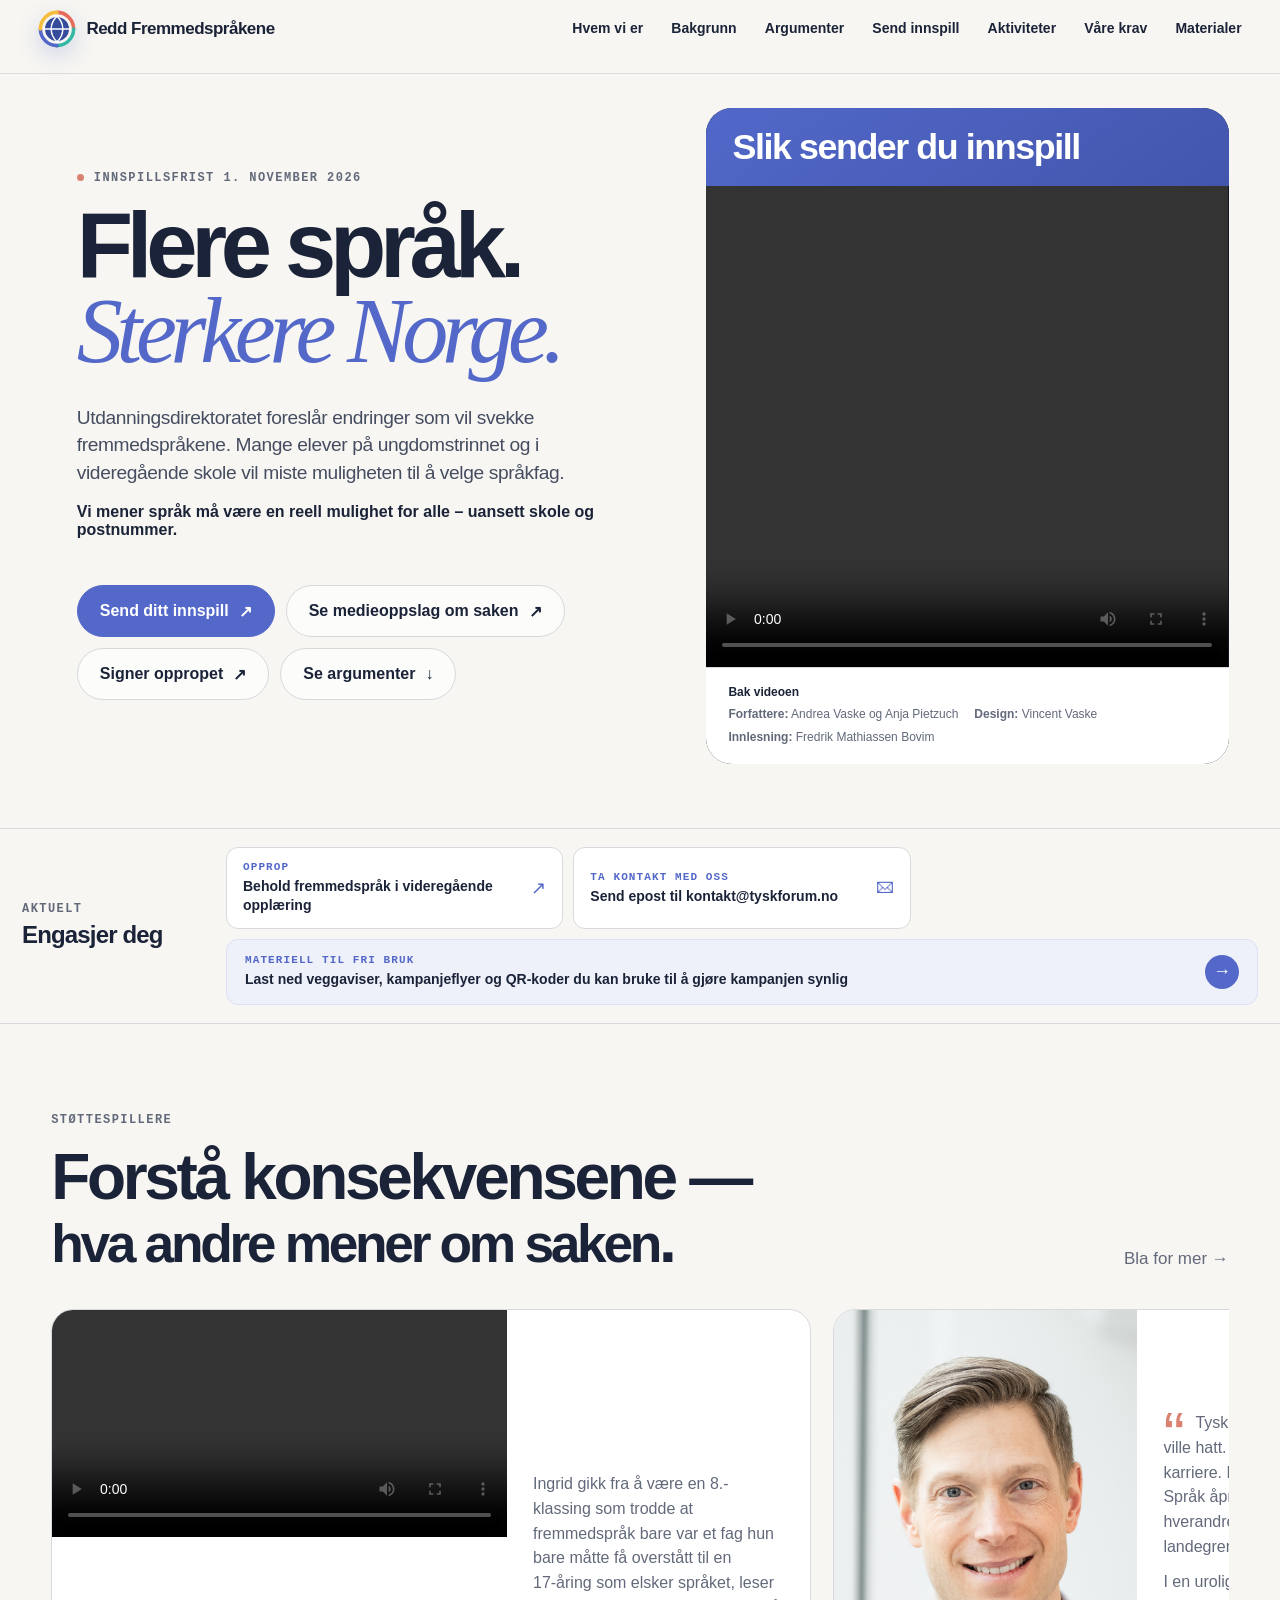
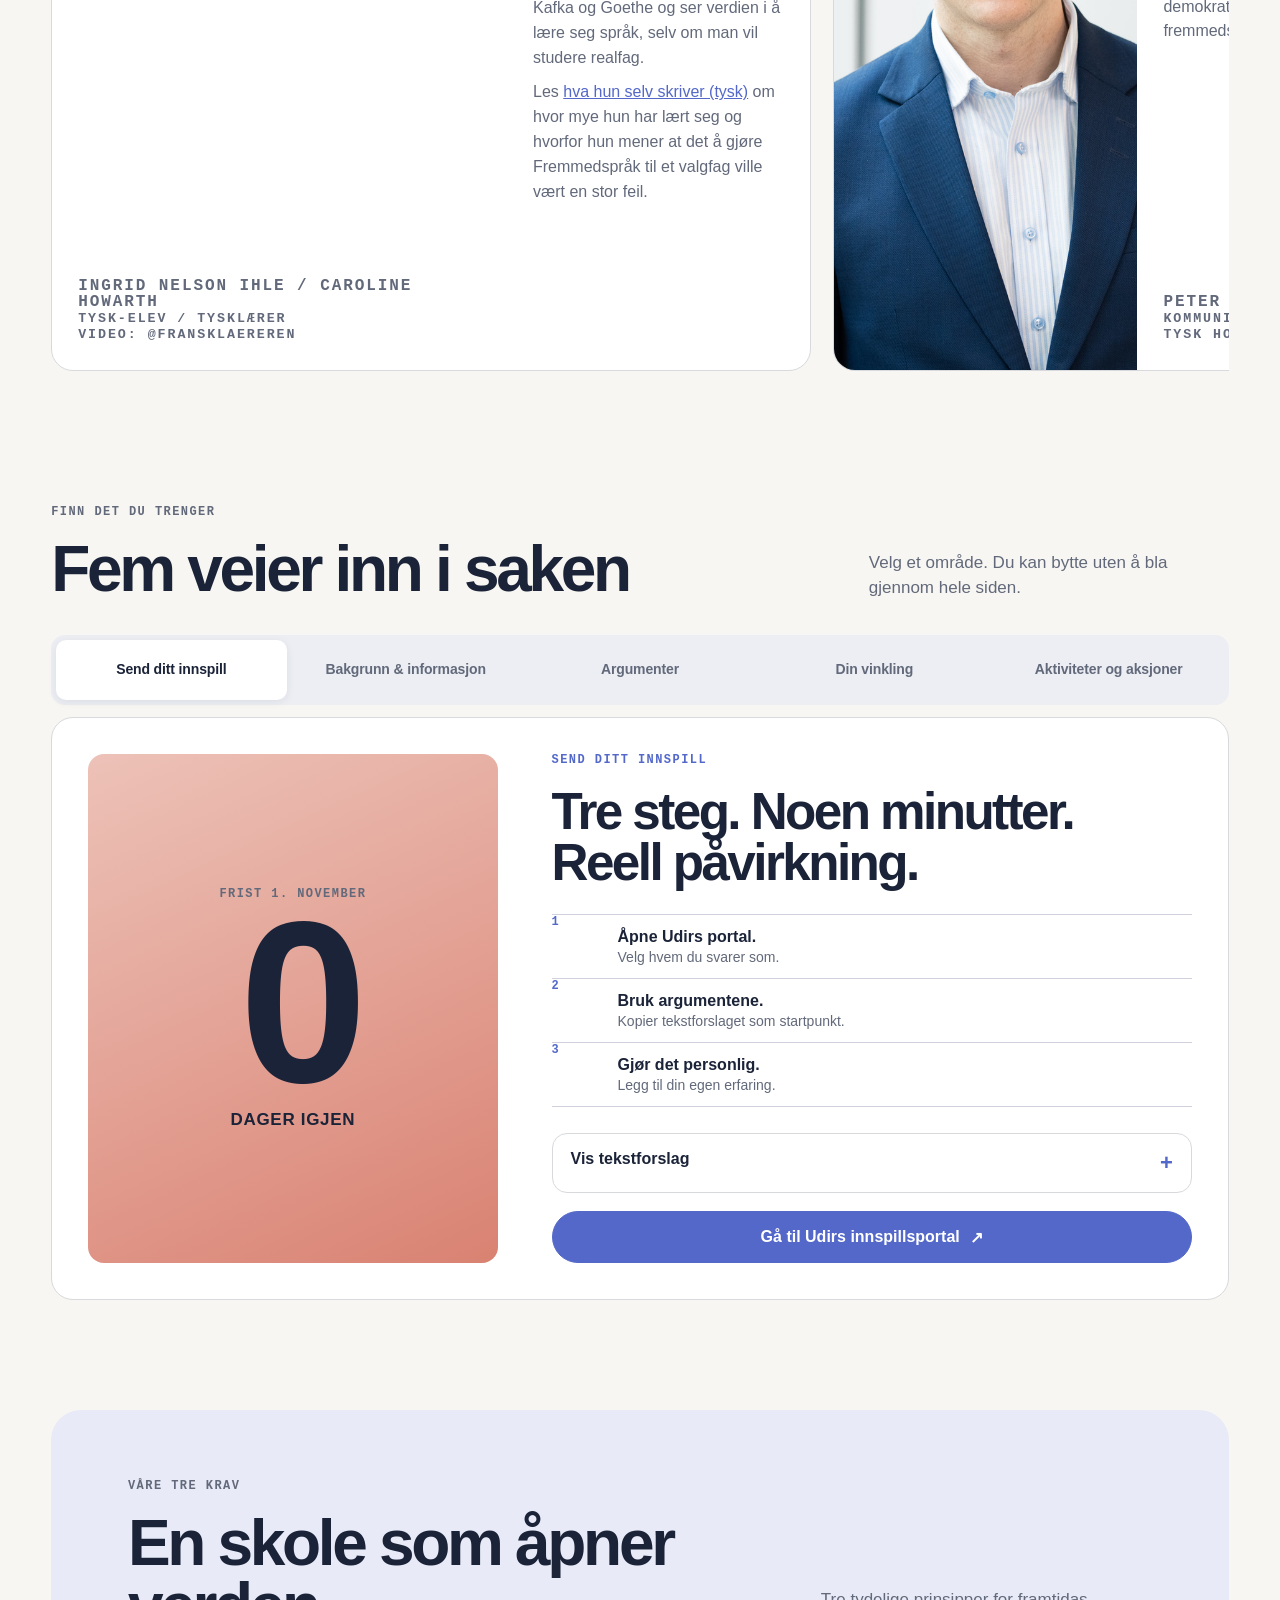
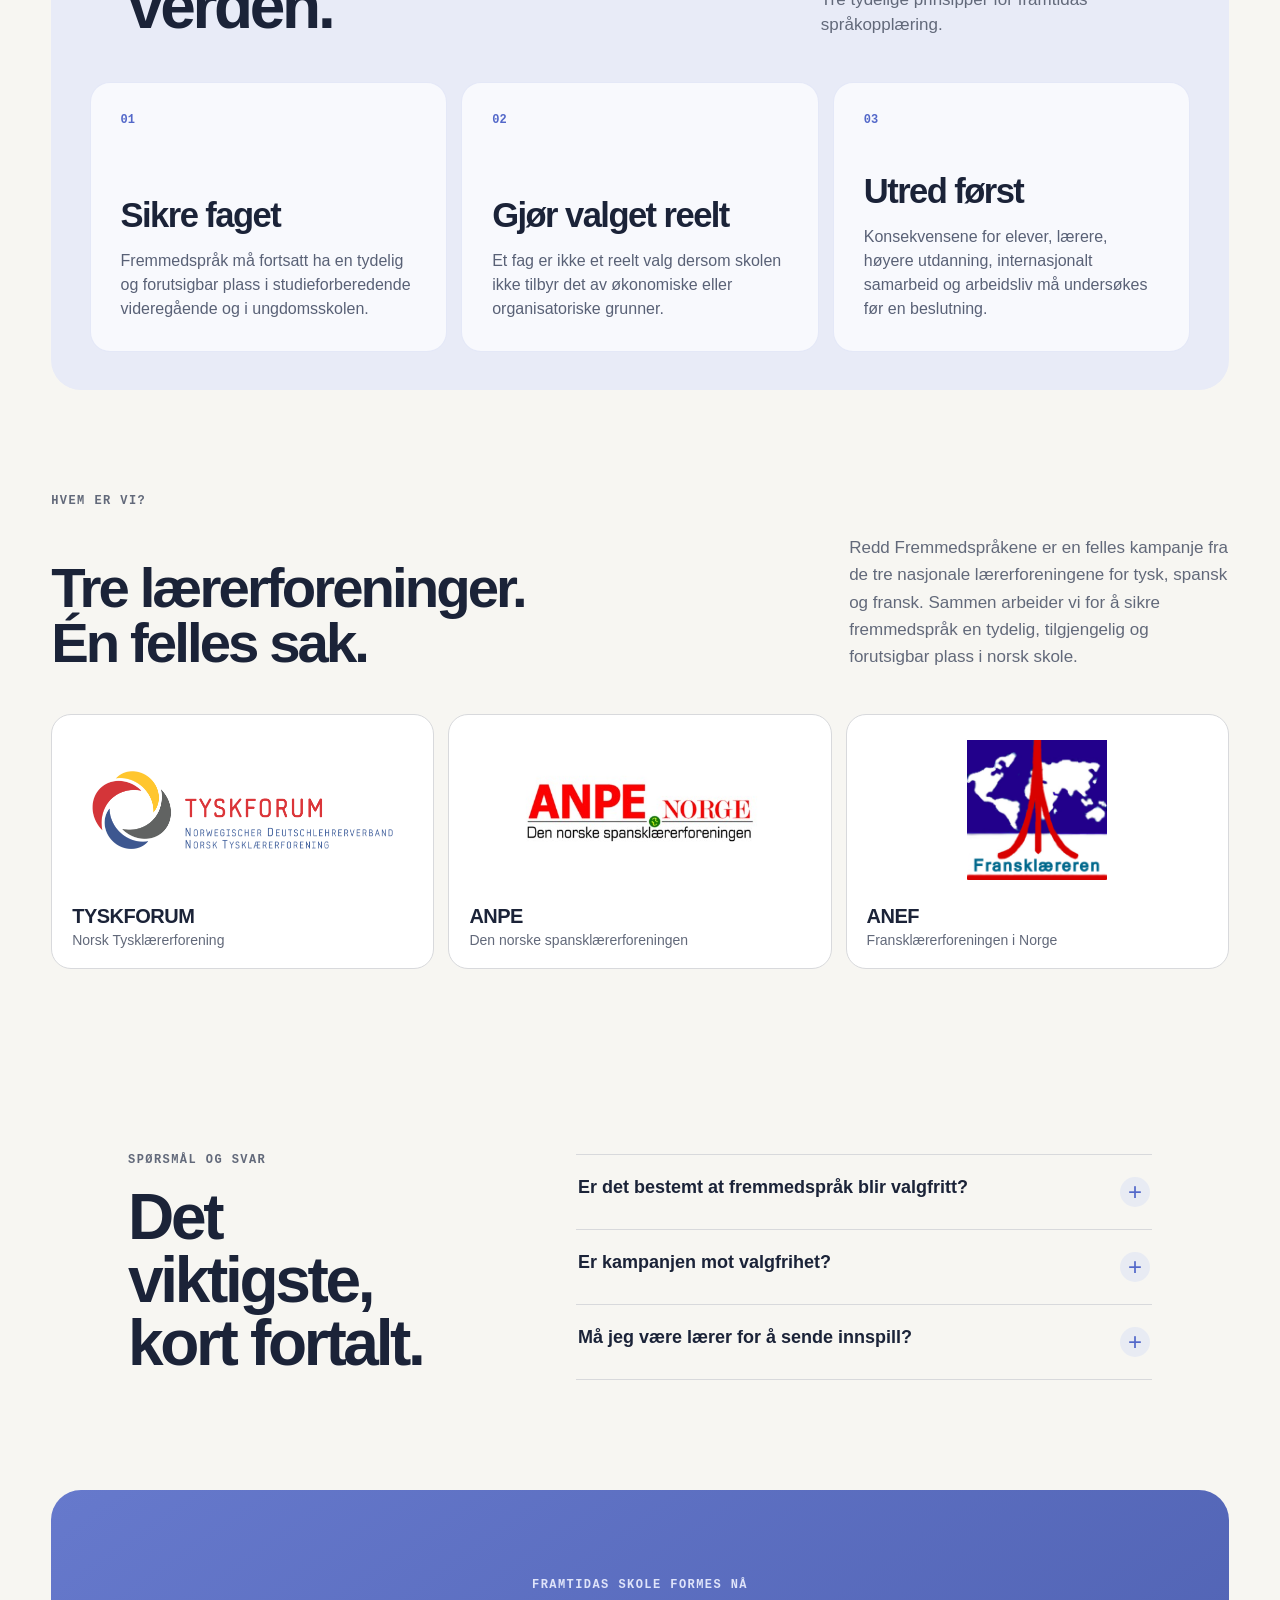
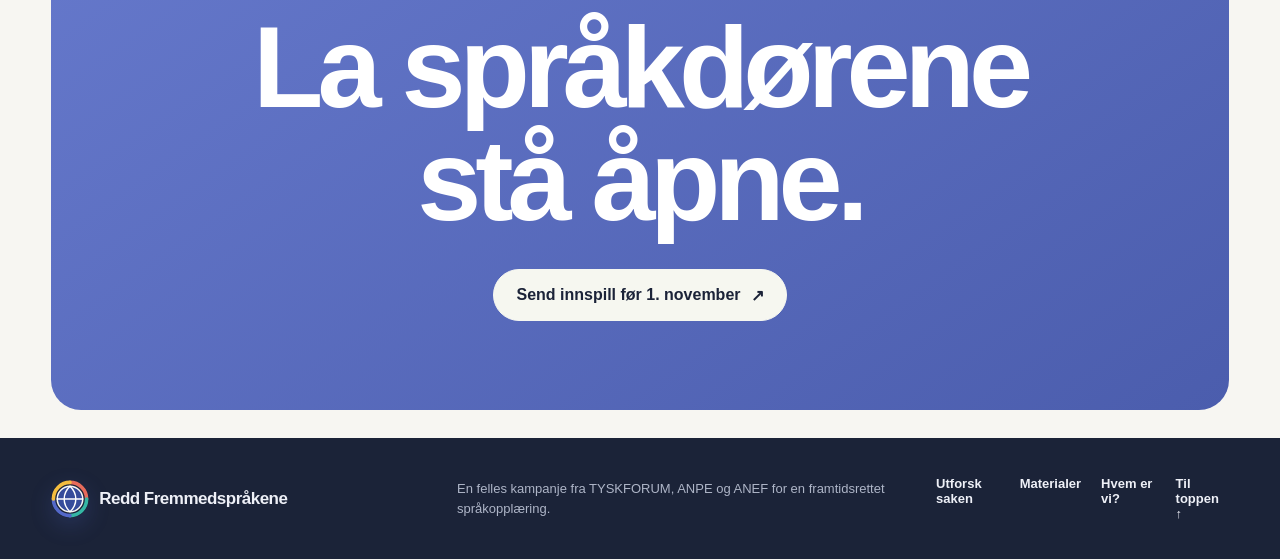
==== index.html @ df73dc2c "Video og essay fra Ingrid" ====
<!doctype html>
<html lang="nb">
<head>
  <meta charset="utf-8">
  <meta name="viewport" content="width=device-width, initial-scale=1">
  <meta name="description" content="Bevar fremmedspråk som et tilgjengelig og forutsigbart fag i norsk skole. Send ditt innspill før 1. november 2026.">
  <title>Redd Fremmedspråkene | Flere språk. Sterkere Norge.</title>
  <link rel="icon" href="assets/favicon.svg" type="image/svg+xml">
  <link rel="stylesheet" href="styles.css">
  <script src="script.js" defer></script>
</head>
<body>
<a class="skip-link" href="#main-content">Hopp til hovedinnhold</a>

<header class="site-header">
  <a class="brand" href="#top" aria-label="Redd Fremmedspråkene - til toppen"><span class="brand-mark" aria-hidden="true"><img src="assets/favicon.svg" alt=""></span><span>Redd Fremmedspråkene</span></a>
  <nav id="main-menu" aria-label="Hovedmeny">
    <a href="#om-oss">Hvem vi er</a>
    <a href="#panel-bakgrunn" data-tab-target="bakgrunn">Bakgrunn</a>
    <a href="#panel-argumenter" data-tab-target="argumenter">Argumenter</a>
    <a href="#panel-innspill" data-tab-target="innspill">Send innspill</a>
    <a href="#panel-aktiviteter" data-tab-target="aktiviteter">Aktiviteter</a>
    <a href="#krav">Våre krav</a>
    <a href="materialer.html">Materialer</a>
  </nav>
</header>

<main id="main-content">
  <section class="hero">
    <div class="hero-copy">
      <p class="eyebrow">Innspillsfrist 1. november 2026</p>
      <h1>Flere språk.<br><em>Sterkere Norge.</em></h1>
      <p class="lead">
        Utdanningsdirektoratet foreslår endringer som vil svekke fremmedspråkene.
        Mange elever på ungdomstrinnet og i videregående skole vil miste muligheten til å velge språkfag.
      </p>
      <p>
        <strong>Vi mener språk må være en reell mulighet for alle &ndash; uansett skole og postnummer.</strong>
      </p>
    </div>
    <div class="hero-carousel hero-tutorial" aria-labelledby="tutorial-title">
      <div class="hero-tutorial-heading">
        <h2 id="tutorial-title">Slik sender du innspill</h2>
      </div>
      <video controls preload="metadata" playsinline aria-label="Videoguide til innspillsrunden om KLAR2030">
        <source src="assets/guide-innspillsrunde-klar2030.mp4" type="video/mp4">
        Nettleseren din støtter ikke videoavspilling. <a href="assets/guide-innspillsrunde-klar2030.mp4">Last ned videoguide</a>.
      </video>
      <p class="hero-tutorial-credit"><strong>Bak videoen</strong><span><b>Forfattere:</b> Andrea Vaske og Anja Pietzuch</span><span><b>Design:</b> Vincent Vaske</span><span><b>Innlesning:</b> Fredrik Mathiassen Bovim</span></p>
    </div>
    <div class="hero-actions">
      <a class="button button-primary" href="https://hoering.udir.no/hoering/3890" target="_blank" rel="noreferrer">Send ditt innspill <span aria-hidden="true">↗</span></a>
      <a class="button button-secondary" href="https://www.hiof.no/fss/om/aktuelt/aktuelle-saker/fs-valgfag-2026.html#medieoppslag" target="_blank" rel="noreferrer">Se medieoppslag om saken<span aria-hidden="true">↗</span></a>
      <a class="button button-secondary" href="https://www.opprop.net/behold_fremmedsprak_i_videregaende_opplaring" target="_blank" rel="noreferrer">Signer oppropet <span aria-hidden="true">↗</span></a>
              <a class="button button-secondary" href="#panel-argumenter" data-tab-target="argumenter">Se argumenter <span aria-hidden="true">↓</span></a>
    </div>
  </section>

  <section class="action-strip" aria-labelledby="action-title">
    <div class="action-strip-heading"><p class="section-label">Aktuelt</p><h2 id="action-title">Engasjer deg</h2></div>
    <div class="action-links">
      <a class="action-link petition-link" href="https://www.opprop.net/behold_fremmedsprak_i_videregaende_opplaring?utm_source=copy_link" target="_blank" rel="noreferrer">
        <span>Opprop</span>
        <strong>Behold fremmedspråk i videregående opplæring</strong>
        <i aria-hidden="true">↗</i>
      </a>
      <a class="action-link petition-link" href="mailto:kontakt@tyskforum.no">
        <span>Ta kontakt med oss</span>
        <strong>Send epost til kontakt@tyskforum.no</strong>
        <i aria-hidden="true">🖂</i>
      </a>
      <a class="action-link action-link-materials" href="materialer.html">
        <span>Materiell til fri bruk</span>
        <strong>Last ned veggaviser, kampanjeflyer og QR-koder du kan bruke til å gjøre kampanjen synlig</strong>
        <i aria-hidden="true">→</i>
      </a>
    </div>
  </section>

  <section class="media-showcase" id="stottespillere" aria-labelledby="stottespillere-title">
    <div class="section-heading media-heading">
      <div>
        <p class="section-label">Støttespillere</p>
        <h2 id="stottespillere-title">
          Forstå konsekvensene — <br /><small>hva andre mener om saken</small>.
        </h2>
      </div>
      <p>Bla for mer →</p>
    </div>
    <div class="media-carousel">

      <article class="media-secondary media-video">
        <video controls preload="metadata" playsinline aria-label="Ingrid Nelson Ihle">
          <source src="assets/Ingrid-Nelson-Ihle.mp4" type="video/mp4">
          Nettleseren din støtter ikke videoavspilling, <a href="assets/Ingrid-Nelson-Ihle.mp4">last ned videoen</a>.
        </video>
        <div class="media-attribution section-label">
          Ingrid Nelson Ihle / Caroline Howarth<br />
          <small>Tysk-elev / Tysklærer</small><br />
          <small>Video: <a href="https://www.tiktok.com/@fransklaereren" target="_blank">@fransklaereren</a></small>
        </div>
        <div class="media-body">
          <p>
            Ingrid gikk fra å være en 8.-klassing som trodde at fremmedspråk bare var et fag hun bare måtte få overstått til en 17-åring som elsker språket, leser Kafka og Goethe og ser verdien i å lære seg språk, selv om man vil studere realfag.
          </p>
          <p>
	  Les <a href="ressurser/Ingrid-om-fsp-klar2030.pdf" target="_blank">hva hun selv skriver (tysk)</a> om hvor mye hun har lært seg og hvorfor hun mener at det å gjøre Fremmedspråk til et valgfag ville vært en stor feil.
          </p>
        </div>
      </article>

      <article class="media-secondary media-quote photo-cover">
        <img class="media-photo" src="assets/Peter-Schwarz.jpg">
        <div class="media-attribution section-label">
          Peter Schwarz<br />
          <small>kommunikasjonsdirektør, Harbour Energy; Tysk honorærkonsul</small>
        </div>
        <div class="media-body">
          <p class="quote">
            Tysk har gitt meg muligheter jeg kanskje ikke ellers ville hatt.  Men språk handler om mer enn jobb og karriere. Det gir innsikt i kultur, historie og samfunn. Språk åpner dører og gjør oss bedre i stand til å forstå hverandre, bygge tillit og samarbeide på tvers av landegrenser.
          </p>
          <p>
            I en urolig verden, der internasjonalt samarbeid og demokratiske verdier er viktigere enn på lenge, må fremmedspråk fortsatt ha en sterk plass i norsk skole.
          </p>
        </div>
      </article>

      <article class="media-secondary media-quote photo-small">
        <img class="media-photo" src="assets/Michael-Lehfeldt_small.jpg">
        <div class="media-attribution section-label">
          Michael Lehfeldt<br />
          <small>Seniorrådgiver i Yara International</small>
        </div>
        <div class="media-body">
          <p class="quote">
            Det er dokumentert at fremmedspråklighet (minst 2 fremmedspråk) bidrar til at flere tar høyere utdannelse.
          </p>
          <p class="quote">
            Det er viktig for næringslivet at man ikke bare behersker Engelsk.
            Eksempel: Tyske kunder foretrekker tyskspråklige partnere.
          </p>
          <p class="quote">
            Norge må spille en mye større rolle når Europa jobber tettere sammen (spesielt i disse tider!!).
            Da trenger man flere Nordmenn som er fremmedspråklige og ikke færre!
          </p>
        </div>
      </article>

      <article class="media-secondary media-quote photo-cover">
        <img class="media-photo" src="assets/Guri-Norstrom.jpg">
        <div class="media-attribution section-label">
          Guri Norstrøm<br />
          <small>Journalist (Fotokred: NRK)</small>
        </div>
        <div class="media-body">
          <p class="quote">
            Å kunne snakke med folk på deres eget språk, har vært helt avgjørende for meg både i min tidligere jobb som Europakorrespondent, og i min nåværende jobb som utenriksreporter for NRK. Det åpner dører, gjør at man kommer tettere på og ikke minst er det viktig for å forstå kulturen og samfunnet man skal rapportere om.
          </p>
          <p>
            Kan man språket, forstår man også lettere det som blir sagt mellom linjene. For meg handler det om å dekode verden, og jeg syns det er helt vilt å tenke på at jeg gjennom å ha kunnskaper i engelsk, tysk, spansk og russisk faktisk kan slå av en prat med nesten 2,4 milliarder mennesker. Språkkunnskaper gjør verden mindre og mer oversiktlig, noe som trengs i den kaotiske tiden vi lever i.
          </p>
          <p>
            Å kunne språk er et konkurransefortrinn, særlig for et lite land som Norge, og veldig ofte holder det ikke å kunne kun engelsk. Mange vil nok bli overrasket over hvor dårlig det står til med engelskkunnskapene, selv i tjukkeste Vest-Europa. Da er det veldig nyttig at man kan snakke sammen også på andre språk.
          </p>
          <p>
          </p>
        </div>
      </article>

      <article class="media-secondary media-quote photo-small">
        <img class="media-photo" src="assets/Knut-Hoem_small.jpg">
        <div class="media-attribution section-label">
          Knut Hoem<br />
          <small>Litteraturkritiker, programskaper</small>
        </div>
        <div class="media-body">
          <p class="quote">
            Jeg valgte det som den gang het Språklinjen på U. Pihl videregående skole i Bergen.
            Dermed ble grunnlaget lagt for at jeg senere tok hovedfag (Master) i tysk litteratur.
            Jeg flyttet til Dresden og Berlin og lærte meg å snakke, lese og skrive språket.
          </p>
          <p class="quote">
            Betydningen dette har hatt i mitt arbeid i NRK, <strong>og</strong> i mitt eget liv utenom jobben! kan ikke undervurderes.
            Jeg har tilgang til tyskspråklig litteratur innen all verdens fagfelt.
            Jeg leser ukentlig tyske aviser som gir meg en helt annen forståelse av nyhetsbildet enn hva jeg ville fått hvis jeg kun deltok i den norske og den engelskspråklige offentligheten.
          </p>
          <p class="quote">
            Å foreslå å gjøre det andre fremmedspråket valgfritt er et svik mot alle norske skoleelever. De er avhengige av at vi har en voksenverden som gir et entydig signal om at det andre fremmedspråket ikke er noe vi kan velge bort.
          </p>
        </div>
      </article>

      <article class="media-secondary media-quote photo-cover">
        <img class="media-photo" src="assets/Astrid-Sverresdotter-Dypvik.jpg">
        <div class="media-attribution section-label">
          Astrid Sverresdotter Dypvik<br />
          <small>Journalist og forfattar</small>
        </div>
        <div class="media-body">
          <p class="quote">
            Å lære tysk har vore ein måte å opne auga på. Eg har ikkje berre lært eit språk, men har fått tilgang til eit heilt land.
          </p>
          <p>
            Det er lettare å lære språk når ein er ung, så ein kastar bort ein sjanse om ein ikkje lærer det tidleg. Det er eit stort tap for oss som kunnskapsnasjon om vi tenkjer at engelsk er nok.
          </p>
        </div>
      </article>

      <article class="media-secondary media-quote photo-cover">
        <img class="media-photo" src="assets/Sten-Inge-Jorgensen.jpg">
        <div class="media-attribution section-label">
          Sten Inge jørgensen<br />
          <small>Utenriksjournalist, bokanmelder og forfatter</small>
        </div>
        <div class="media-body">
          <p>
            <em>Hvilke dører har språkkunnskapene dine åpnet for deg personlig?</em>
          </p>
          <p class="quote">
            En hel verden av spennende og interessante innsikter, som jeg ellers ikke ville hatt adgang til. Det å virkelig forstå dagens Europa er umulig hvis du ikke kan noen av de store språkene på kontinentet.
          </p>
          <br/>
          <p>
            <em>Hva tror du vil skje hvis norske elever ikke lenger får tilgang til fremmedspråkundervisning?</em>
          </p>
          <p class="quote">
            At Norge blir et enda mer av et klassesamfunn. De mest ressurssterke familiene finner alltids måter å lære barna tysk eller fransk på — for eksempel via utveksling eller studier. Hvis fremtidens skole i enda større grad skal begrense seg til den anglo-amerikanske verden, er det skadelig for det norske samfunnet som helhet også. Vi får mindre innsikt i landene som deler samme samfunnsmodell som oss, og blir mer fremmede for våre nærmeste allierte.
          </p>
        </div>
      </article>

      <article class="media-secondary media-quote photo-cover">
        <img class="media-photo" src="assets/Kate-Hansen-Bundt.jpg">
        <div class="media-attribution section-label">
          Kate Hansen Bundt<br />
          <small>Generalsekretær, Den norske Atlanterhavskomité</small>
        </div>
        <div class="media-body">
          <p class="quote">
            Tyskkunnskapen min har åpnet dører til mennesker, kulturer og et helt yrkesliv med europeisk politikk. Språk knytter kontakter, bygger tillit og gir innsikt i andre kulturers selvforståelse og deres oppfatninger av verden rundt dem.
          </p>
          <p>
            I en tid der Norges sikkerhet, økonomi og fremtid er tett vevet sammen med Europa, har vi ikke råd til å svekke fremmedspråk utover engelsk. Språkkompetanse er også strategisk kompetanse.
          </p>
        </div>
      </article>

      <article class="media-secondary media-video">
        <video controls preload="metadata" playsinline aria-label="Christiane Hohmann">
          <source src="assets/Christiane-Hohmann.mp4" type="video/mp4">
          Nettleseren din støtter ikke videoavspilling, <a href="assets/Christiane-Hohmann.mp4">last ned videoen</a>.
        </video>
        <div class="media-attribution section-label">
          Christiane Hohmann<br />
          <small>Ambassadør, den Tyske Ambassade</small>
        </div>
        <div class="media-body">
          <br/>
          <p class="quote">
            Fremmedspråk er en viktig nøkkel for veldig mange ting.
          </p>
          <br/>
          <p class="quote">
            Jeg kunne overhodet ikke utdannet meg til profesjonen min uten fremmedspråk. Vi må kunne snakke minst to fremmedspråk…
          </p>
          <br/>
          <p class="quote">
            Men det er mye viktigere for meg [å fremheve] at det handler om å låse opp en kultur.
          </p>
          <br/>
          <p class="quote">
            Jeg forstår kulturen, jeg forstår de små finessene, som er så utrolig viktige i alle land, for å forstå hvordan et land - som vi sier - "tickt".
          </p>
        </div>
      </article>

      <article class="media-secondary">
        <div class="youtube-frame">
          <iframe src="https://www.youtube-nocookie.com/embed/m1uomazecqA" title="Podkast om de foreslåtte endringene i fremmedspråk" loading="lazy" referrerpolicy="strict-origin-when-cross-origin" allow="accelerometer; autoplay; clipboard-write; encrypted-media; gyroscope; picture-in-picture; web-share" allowfullscreen></iframe>
        </div>
        <div class="media-body">
          <p class="section-label">Podkast</p>
          <h3>Forslagene og tankene bak</h3>
          <p>En samtale om de foreslåtte endringene og hva de kan bety for fremmedspråkene.</p>
          <a class="media-link" href="https://www.youtube.com/watch?v=m1uomazecqA" target="_blank" rel="noreferrer">Se på YouTube <span aria-hidden="true">↗</span></a>
        </div>
      </article>

    </div>
  </section>

  <section class="explorer" id="utforsk" aria-labelledby="explorer-title">
    <div class="explorer-heading">
      <div><p class="section-label">Finn det du trenger</p><h2 id="explorer-title">Fem veier inn i saken</h2></div>
      <p>Velg et område. Du kan bytte uten å bla gjennom hele siden.</p>
    </div>

    <div class="tab-list" role="tablist" aria-label="Kampanjeinnhold">
      <button id="tab-innspill" role="tab" aria-selected="true" aria-controls="panel-innspill" data-tab="innspill"><b>Send ditt innspill</b></button>
      <button id="tab-bakgrunn" role="tab" aria-selected="false" aria-controls="panel-bakgrunn" data-tab="bakgrunn" tabindex="-1"><b>Bakgrunn &amp; informasjon</b></button>
      <button id="tab-argumenter" role="tab" aria-selected="false" aria-controls="panel-argumenter" data-tab="argumenter" tabindex="-1"><b>Argumenter</b></button>
      <button id="tab-dinvinkling" role="tab" aria-selected="false" aria-controls="panel-dinvinkling" data-tab="dinvinkling" tabindex="-1"><b>Din vinkling</b></button>
      <button id="tab-aktiviteter" role="tab" aria-selected="false" aria-controls="panel-aktiviteter" data-tab="aktiviteter" tabindex="-1"><b>Aktiviteter og aksjoner</b></button>
    </div>

    <div class="tab-panels">
      <section class="tab-panel" id="panel-innspill" role="tabpanel" aria-labelledby="tab-innspill" data-panel="innspill">
        <div class="countdown-card"><p class="section-label">Frist 1. november</p><strong id="countdown">-</strong><span>dager igjen</span></div>
        <div class="panel-copy">
          <p class="section-label">Send ditt innspill</p><h3>Tre steg. Noen minutter. Reell påvirkning.</h3>
          <ol class="steps"><li><b>Åpne Udirs portal.</b><span>Velg hvem du svarer som.</span></li><li><b>Bruk argumentene.</b><span>Kopier tekstforslaget som startpunkt.</span></li><li><b>Gjør det personlig.</b><span>Legg til din egen erfaring.</span></li></ol>
          <details class="sample"><summary>Vis tekstforslag <span>+</span></summary><div class="sample-body"><p>Jeg ber Utdanningsdirektoratet sikre fremmedspråk en tydelig, tilgjengelig og forutsigbar plass i studieforberedende videregående opplæring.</p><p>Valgfrihet er bare reell når alle elever faktisk får et tilbud, uavhengig av skolens størrelse, økonomi og geografi.</p><button class="copy-button" id="copy-sample" type="button">Kopier hele tekstforslaget</button></div></details>
          <a class="button button-primary full-button" href="https://hoering.udir.no/hoering/3890" target="_blank" rel="noreferrer">Gå til Udirs innspillsportal <span aria-hidden="true">↗</span></a>
        </div>
      </section>

      <section class="tab-panel" id="panel-bakgrunn" role="tabpanel" aria-labelledby="tab-bakgrunn" data-panel="bakgrunn" hidden>
        <div class="panel-intro"><p class="section-label">Bakgrunn &amp; informasjon</p><h3>Hva er det som foreslås?</h3><p>Udir utreder en ny struktur for videregående skole. I skissen kan fremmedspråk flyttes fra fellesfag til <strong>valgfritt retningsinnhold</strong>.</p><div class="notice"><b>Dette er en innspillsrunde - ikke et endelig vedtak.</b><span>Innspillene skal brukes i arbeidet fram mot en formell høring høsten 2027.</span></div></div>
        <div class="info-column"><p>Forslaget er foreløpig. Udir understreker at det ennå ikke er bestemt hvilke fag som skal inngå, eller hvordan timene skal fordeles. Nettopp derfor er det viktig å si fra nå.</p><p>Blir språk et valgfag, kan små elevgrupper bli dyre å opprette. Da kan tilbudet i praksis avhenge av skolens størrelse, økonomi og geografi.</p><details class="source-drawer"><summary>Åpne kilder og videre lesning <span>+</span></summary><div class="source-list"><a href="https://hoering.udir.no/hoering/3890" target="_blank" rel="noreferrer"><b>Udirs forslag og innspillsportal</b><i>↗</i></a><a href="https://www.udir.no/utdanningslopet/videregaende-opplaring/framtidas-videregaende/" target="_blank" rel="noreferrer"><b>Udir: Framtidas videregående opplæring</b><i>↗</i></a><a href="https://klar2030.nifu.no/" target="_blank" rel="noreferrer"><b>NIFU: KLAR2030</b><i>↗</i></a></div></details></div>
      </section>

      <section class="tab-panel" id="panel-argumenter" role="tabpanel" aria-labelledby="tab-argumenter" data-panel="argumenter" hidden>
        <div class="panel-intro"><p class="section-label">Argumenter</p><h3>Engelsk er ikke nok.<br><em>KI er ikke forståelse.</em></h3><p>Språkkompetanse handler om mer enn å oversette ord. Det handler om tillit, perspektiv og evnen til å samarbeide.</p></div>
        <div><div class="reason-grid"><article><b>01</b><h4>Beredskap</h4><p>Norge trenger mennesker som kan forstå og samarbeide med Europa og resten av verden.</p></article><article><b>02</b><h4>Arbeidsliv</h4><p>Handel, diplomati, reiseliv og forskning bygger på språkkompetanse og tillit.</p></article><article><b>03</b><h4>Demokrati</h4><p>Språk gir tilgang til andre perspektiver, kilder og samfunn.</p></article><article><b>04</b><h4>Lik tilgang</h4><p>Postnummeret skal ikke avgjøre hvilke språk en elev får lære.</p></article></div></div>

        <div class="argument-library" id="argumentbank">
          <p class="section-label">Argumentbank</p>
          <details class="argument-drawer">
            <summary><span>Hvorfor fremmedspråk angår alle</span><small>9 argumenter</small></summary>
            <div class="argument-body">
              <ol class="argument-list">
                <li><h4>Et praktisk og relevant fag</h4><p>Fremmedspråkundervisning er ikke bare et fag for spesielt interesserte; det kan berike alle elevers liv. Den praktiske tilnærmingen har vært en del av læreplanen og undervisningsmetodene i 20 år. Hvis noen elever ikke oppfatter faget som praktisk og relevant, bør ikke selve faget svekkes, men snarere bør lærerne styrkes gjennom faglig utvikling.</p></li>
                <li><h4>Språkbevissthet og livslang læring</h4><p>Fremmedspråkopplæring utvikler språkbevissthet, noe som også har en positiv innvirkning på prestasjonen i norsk og engelsk. Læringsstrategier som elever tilegner seg i fremmedspråkopplæring kan brukes gjennom hele livet for å lære andre språk.</p></li>
                <li><h4>Internasjonal forståelse og samarbeid</h4><p>Kompetanse i fremmedspråk er viktig for internasjonal forståelse og samarbeid. Norge er et lite, men betydningsfullt land i en stadig mer global og urolig verden. Høyere utdanning, forskning, næringsliv, diplomati og kulturutveksling er avhengige av mennesker som behersker flere språk enn norsk og engelsk.</p></li>
                <li><h4>Dannelse og demokrati</h4><p>Språk gir innsikt i samfunn, historie og kultur. Fremmedspråk er derfor et fag som bidrar til dannelse, demokratisk forståelse og interkulturell kompetanse, og dermed til dypere innsikt i politiske og sosiale prosesser globalt og i eget land. Faget styrker Norges evne til å forstå verden rundt oss.</p></li>
                <li><h4>Forberedelse til en global virkelighet</h4><p>Videregående opplæring må forberede morgendagens studenter og arbeidstakere på en global virkelighet. Kunnskapen, erfaringen og kompetansen som tilegnes ved språkutdanning er viktige for å løse dagens og fremtidens utfordringer. Det støtter opp under bredere politiske mål innen utdannings-, utenriks- og næringslivspolitikk.</p></li>
                <li><h4>Jobbmuligheter og lik tilgang</h4><p>Fremmedspråkferdigheter kan være avgjørende for fremtidige jobbmuligheter. Alle elever bør ha disse mulighetene. Ulikhet oppstår når fremmedspråk kun tilbys på skoler i Oslo, Trondheim og Bergen, fordi små skoler i distriktene ikke lenger har råd til faget når gruppene blir for små. Da kan heller ikke de som ønsker å lære språk gjøre det. Det er ikke et reelt valg.</p></li>
                <li><h4>Forberedelse til høyere utdanning</h4><p>Fremmedspråk er en viktig del av forberedelsen til høyere utdanning. Det bygger samfunnsborgere som er trent i læringsstrategier, logikk, disiplin, utholdenhet og kritisk og systematisk tenkning i en tid der dette stadig utfordres.</p></li>
                <li><h4>Muligheten til å studere ute</h4><p>Fremmedspråklig kompetanse er dessuten en viktig forutsetning for at flere skal kunne studere i utlandet. Mange attraktive og rimeligere studier i utlandet krever dokumenterte språkkunnskaper.</p></li>
                <li><h4>Mer språk styrker Norge</h4><p>Vi mener at løsningen er mer språk i videregående opplæring.</p><p>Norske myndigheter må sikre at fremmedspråklig kompetanse i større grad anerkjennes som en viktig del av studentmobilitet, internasjonalt samarbeid og norsk konkurransekraft.</p></li>
              </ol>
            </div>
          </details>

          <details class="argument-drawer">
            <summary><span>Hva står på spill i KLAR2030?</span><small>6 argumenter</small></summary>
            <div class="argument-body">
              <ol class="argument-list">
                <li><h4>Likhetstanke</h4><p>Alle elever bør ha mulighet til å lære et fremmedspråk. Ulikhet oppstår når faget kun tilbys på skoler i Oslo, Trondheim og Bergen, fordi små skoler i distriktene ikke lenger har råd til å tilby faget når gruppene blir for små. Da kan heller ikke de som ønsker å lære språk gjøre det. Det er ikke et reelt valg.</p></li>
                <li><h4>Urettferdig konkurranse</h4><p>Elever i studieforberedende opplæring streber etter best mulig karaktergjennomsnitt. Fag der gode karakterer eller bonuspoeng er lett oppnåelige prioriteres. Valgfag som ville være viktige på lang sikt, men som virker arbeidskrevende og vanskelige på kort sikt, har alltid en konkurransemessig ulempe. Valgfag som sjelden velges, forsvinner fra skolene.</p></li>
                <li><h4>Fremmedspråk som del av «Kommunikasjon, media og språk»</h4><p>Det er høyst sannsynlig at denne «studieretningen» vil bli oppfattet i skolene som en fortsettelse av «Media og kommunikasjon». Følgelig vil det bli tilbudt av videregående skoler som allerede har nødvendige lærere og infrastruktur. Skoler som ikke tilbyr «Media og kommunikasjon» i dag, vil ikke lenger tilby fremmedspråk i fremtiden, ikke engang for andre elever som kan velge det på tvers av studieretninger.</p></li>
                <li><h4>Valgmuligheter «på tvers»</h4><p>UDIR argumenterer for at elever skal kunne velge fremmedspråk på tvers av ulike studieretninger. I praksis vil dette kreve at 1. fremmedspråk i det hele tatt tilbys, 2. nok studenter velger et spesifikt fremmedspråk, og 3. det passer innenfor timeplanen. Teoretisk sett er det i dag allerede mulig å velge fag på tvers av ulike studieprogrammer. På videregående skoler er imidlertid dette ofte ikke gjennomførbart av organisatoriske årsaker.</p></li>
                <li><h4>Utilstrekkelig datagrunnlag</h4><p>UDIR skriver i utkastet sitt: «Kunnskapsgrunnlaget vårt peikar ikkje på at framandspråk bør vere felles for alle eller felles for alle som ynskjer studiekompetanse (inkludert påbygging til generell studiekompetanse).» Det eksakte datagrunnlaget for denne antagelsen er fortsatt uklart. NIFU-rapport (2026:6) «Ulike veier, samme utfall?» indikerer bare at fremmedspråk (og matematikk) kan være utfordrende fag for svært svake elever. Statistikk fra SSB viser imidlertid at de fleste elevene oppnår gjennomsnittlige til gode resultater i fremmedspråk (<a href="https://www.udir.no/tall-og-forskning/statistikk/statistikk-videregaende-skole/karakterer-vgs/" target="_blank" rel="noreferrer">https://www.udir.no/tall-og-forskning/statistikk/statistikk-videregaende-skole/karakterer-vgs/</a>).</p></li>
                <li><h4>Manglende konsekvensutredning</h4><p>Folk som jobber i skolen vet hva som skjer med fag som anses som arbeidsintensive når de gjøres om til valgfag. Vi savner en konsekvensutredning av en slik endring for fremmedspråkferdigheter i Norge, for tilgjengeligheten av fremmedspråk i skoler og høyere utdanning, og for like muligheter for norske elever og studenter på mellomlang og lang sikt.</p></li>
              </ol>
            </div>
          </details>
        </div>
      </section>

      <section class="tab-panel" id="panel-dinvinkling" role="tabpanel" aria-labelledby="tab-dinvinkling" data-panel="dinvinkling" hidden>
        <div class="panel-intro"><p class="section-label">Din vinkling</p><h3>Ulike stemmer. Samme mål.</h3><p>Et sterkt innspill starter med din egen erfaring. Velg perspektivet som passer deg, og fortell hvorfor språk betyr noe.</p></div>
        <div class="voice-grid"><article><span>Elev</span><p>Fortell hva du lærer av språk, og hvilke muligheter du vil miste dersom skolen ikke tilbyr faget.</p></article><article><span>Lærer</span><p>Beskriv hva som skjer med fagmiljø, progresjon og elevtilbud når språkgruppene blir små.</p></article><article><span>Forelder</span><p>Skriv hvorfor barn og unge bør få like språkmuligheter, uavhengig av bosted.</p></article><article><span>Arbeidsliv</span><p>Forklar hvilken språk- og kulturkompetanse virksomheten din trenger.</p></article></div>
      </section>

      <section class="tab-panel" id="panel-aktiviteter" role="tabpanel" aria-labelledby="tab-aktiviteter" data-panel="aktiviteter" hidden>
        <div class="panel-intro">
          <p class="section-label">Aktiviteter og aksjoner</p>
          <h3>Gjør saken synlig der du er.</h3>
          <p>Mange små handlinger over hele landet kan løfte språkdebatten ut av fagrommet og inn i samfunnet.</p>
        </div>
        <div class="activity-grid">
          <a class="card" href="https://www.hiof.no/fss/om/aktuelt/arrangementer/" target="_blank" rel="noreferrer">
            <span>01</span>
            <div>
              <h4>Delta på et åpent møte</h4>
              <p>Finn datoer og arrangementer hos Fremmedspråksenteret.</p>
            </div>
            <i aria-hidden="true">↗</i>
          </a>
          <a class="card petition-link" href="https://www.opprop.net/behold_fremmedsprak_i_videregaende_opplaring?utm_source=copy_link" target="_blank" rel="noreferrer">
            <span>02</span>
            <div>
              <h4>Signer oppropet</h4>
              <p>Støtt kravet om å beholde fremmedspråk i videregående opplæring.</p>
            </div>
            <i aria-hidden="true">↗</i>
          </a>
          <article class="card">
            <span>03</span>
            <div>
              <h4>Skap en språkarena</h4>
              <p>Arranger språkkafé, quiz, elevintervjuer eller en temadag på skolen.</p>
            </div>
          </article>
          <article class="card">
            <span>04</span>
            <div>
              <h4>Inviter til samtale</h4>
              <p>Be lokale politikere, bedrifter og tidligere elever fortelle hvilke språk Norge trenger.</p>
            </div>
          </article>
          <article class="card">
            <span>06</span>
            <div>
              <h4>Spre ordet</h4>
              <p>Hjelp oss ved å distribuere denne.</p>
              <div class="linkset">
                <a href="ressurser/kampanjeflyer.pdf" target="_blank">Flyer</a>
              </div>
            </div>
          </article>
          <div class="card qr-card">
            <img src="assets/qr-kampanjeside.png" alt="QR-kode til kampanjesiden" width="1000" height="1000">
            <div>
              <p class="section-label">Til flyers og plakater</p>
              <h4>Del kampanjesiden</h4>
              <p>QR-koden peker til den nåværende offentlige kampanjesiden.</p>
              <div class="linkset">
                <a href="assets/qr-kampanjeside.png" download="qr-kode-sprak-er-framtid.png">PNG</a>
                <a href="assets/qr-kampanjeside.svg" download="qr-kode-sprak-er-framtid.svg">SVG for trykk</a>
              </div>
            </div>
          </div>
        </div>
      </section>
    </div>
  </section>

  <section class="demands" id="krav">
    <div class="section-heading"><div><p class="section-label">Våre tre krav</p><h2>En skole som åpner verden.</h2></div><p>Tre tydelige prinsipper for framtidas språkopplæring.</p></div>
    <div class="demand-grid"><article><span>01</span><h3>Sikre faget</h3><p>Fremmedspråk må fortsatt ha en tydelig og forutsigbar plass i studieforberedende videregående og i ungdomsskolen.</p></article><article><span>02</span><h3>Gjør valget reelt</h3><p>Et fag er ikke et reelt valg dersom skolen ikke tilbyr det av økonomiske eller organisatoriske grunner.</p></article><article><span>03</span><h3>Utred først</h3><p>Konsekvensene for elever, lærere, høyere utdanning, internasjonalt samarbeid og arbeidsliv må undersøkes før en beslutning.</p></article></div>
  </section>

  <section class="about" id="om-oss">
    <div class="about-heading"><p class="section-label">Hvem er vi?</p><h2><span class="about-title-line">Tre lærerforeninger.</span><br>Én felles sak.</h2><p>Redd Fremmedspråkene er en felles kampanje fra de tre nasjonale lærerforeningene for tysk, spansk og fransk. Sammen arbeider vi for å sikre fremmedspråk en tydelig, tilgjengelig og forutsigbar plass i norsk skole.</p></div>
    <div class="association-grid" aria-label="Foreningene bak kampanjen">
      <a class="card" href="https://tyskforum.no" target="_blank">
        <div class="logo-frame logo-wide">
          <img src="assets/tyskforum-logo.png" alt="Tyskforum – Norsk Tysklærerforening" width="2400" height="619">
        </div>
        <h3>TYSKFORUM</h3>
        <p>Norsk Tysklærerforening</p>
      </a>
      <a class="card" href="https://anpe.no" target="_blank">
        <div class="logo-frame logo-wide">
          <img src="assets/anpe-logo.jpg" alt="ANPE Norge – Den norske spansklærerforeningen" width="395" height="140">
        </div>
        <h3>ANPE</h3>
        <p>Den norske spansklærerforeningen</p>
      </a>
      <a class="card" href="https://fransklaereren.no" target="_blank">
        <div class="logo-frame logo-square">
          <img src="assets/anef-logo.png" alt="ANEF – Fransklærerforeningen i Norge" width="300" height="300">
        </div>
        <h3>ANEF</h3>
        <p>Fransklærerforeningen i Norge</p>
      </a>
    </div>
  </section>

  <section class="faq">
    <div><p class="section-label">Spørsmål og svar</p><h2>Det viktigste, kort fortalt.</h2></div>
    <div class="faq-list"><details><summary>Er det bestemt at fremmedspråk blir valgfritt?<span>+</span></summary><p>Nei. Udir har lagt fram skisser og ber om innspill. Fagene og timefordelingen er ikke endelig bestemt.</p></details><details><summary>Er kampanjen mot valgfrihet?<span>+</span></summary><p>Nei. Vi ønsker reell valgfrihet. Dersom skoler ikke oppretter språkfag, finnes ikke valget i praksis.</p></details><details><summary>Må jeg være lærer for å sende innspill?<span>+</span></summary><p>Nei. Elever, foreldre, studenter, lærere, forskere, organisasjoner og virksomheter kan alle bidra.</p></details></div>
  </section>

  <section class="final-cta"><p class="section-label">Framtidas skole formes nå</p><h2>La språkdørene<br>stå åpne.</h2><a class="button final-button" href="https://hoering.udir.no/hoering/3890" target="_blank" rel="noreferrer">Send innspill før 1. november <span aria-hidden="true">↗</span></a></section>
</main>

<footer><a class="brand" href="#top"><span class="brand-mark" aria-hidden="true"><img src="assets/favicon.svg" alt=""></span><span>Redd Fremmedspråkene</span></a><p>En felles kampanje fra TYSKFORUM, ANPE og ANEF for en framtidsrettet språkopplæring.</p><div><a href="#utforsk">Utforsk saken</a><a href="materialer.html">Materialer</a><a href="#om-oss">Hvem er vi?</a><a href="#top">Til toppen ↑</a></div></footer>

<template id="sample-text">Jeg ber Utdanningsdirektoratet sikre fremmedspråk en tydelig, tilgjengelig og forutsigbar plass i studieforberedende videregående opplæring.

Valgfrihet er bare reell når alle elever faktisk får et tilbud, uavhengig av skolens størrelse, økonomi og geografi. En endring fra fellesfag til valgfritt retningsinnhold kan svekke tilbudet, særlig ved små skoler.

Før en endelig modell vedtas, må konsekvensene for elever, lærere, høyere utdanning, internasjonalt samarbeid og arbeidsliv utredes grundig.

Min erfaring er: [legg til 2-3 setninger om hvorfor språk betyr noe for deg].</template>
</body>
</html>
---- styles.css ----
:root {
  --ink:#1b2338;
  --paper:#f7f6f2;
  --blue:#5368c9;
  --blue-dark:#4356ad;
  --sage:#e8eee3;
  --coral:#d98272;
  --line:#d8d9dc;
  --muted:#62697a;
  --surface:#fff;
  --radius:24px
}
* {
  box-sizing:border-box
}
html {
  scroll-behavior:smooth;
  scroll-padding-top:96px
}
body {
  margin:0;
  background:var(--paper);
  color:var(--ink);
  font-family:Inter,ui-sans-serif,-apple-system,BlinkMacSystemFont,"Segoe UI",sans-serif
}
a {
  color:inherit;
  text-decoration:none
}
p a {
  color: var(--blue);
  text-decoration: underline;
}
button {
  font:inherit
}
.sr-only {
  position:absolute;
  width:1px;
  height:1px;
  padding:0;
  margin:-1px;
  overflow:hidden;
  clip:rect(0,0,0,0);
  white-space:nowrap;
  border:0
}
.skip-link {
  position:fixed;
  left:18px;
  top:-80px;
  z-index:100;
  padding:12px 18px;
  color:#fff;
  background:var(--ink);
  border-radius:10px
}
.skip-link:focus {
  top:12px
}
.site-header {
  position:sticky;
  top:0;
  z-index:50;
  min-height:74px;
  padding:10px 3vw;
  display:flex;
  align-items:flex-start;
  justify-content:space-between;
  gap:24px;
  background:rgba(247,246,242,.94);
  border-bottom:1px solid rgba(216,217,220,.85);
  backdrop-filter:blur(18px)
}
.brand {
  display:inline-flex;
  align-items:center;
  gap:10px;
  flex:0 0 auto;
  font-size:17px;
  font-weight:800;
  letter-spacing:-.03em
}
.brand-mark {
  width:38px;
  height:38px;
  display:grid;
  place-items:center;
  border-radius:50%;
  box-shadow:0 8px 22px rgba(83,104,201,.22)
}
.brand-mark img {
  width:100%;
  height:100%;
  display:block
}
nav {
  display:flex;
  align-items:center;
  justify-content:flex-end;
  flex-wrap:wrap;
  column-gap:clamp(18px,2.2vw,34px);
  font-size:14px;
  font-weight:700
}
nav a {
  padding:10px 0;
  white-space:nowrap;
  border-bottom:2px solid transparent
}
nav a:hover,
nav a:focus-visible {
  color:var(--blue);
  border-bottom-color:var(--blue);
  outline:0
}
.essay {
  margin: 0 auto;
  padding:34px 4vw 46px;
  max-width: 960px;
  font-size: 12pt;
  line-height:1.45;
}
.hero {
  max-width:1440px;
  min-height:570px;
  margin:0 auto;
  padding:34px 4vw 46px;
  display:grid;
  grid-template-columns:1.08fr .92fr;
  gap:42px
}
.hero-copy {
  padding:clamp(40px,5vw,68px) 2vw;
  display:flex;
  flex-direction:column;
  justify-content:center
}
.eyebrow,
.section-label {
  margin:0 0 20px;
  color:var(--muted);
  font:700 12px/1 ui-monospace,SFMono-Regular,Consolas,monospace;
  letter-spacing:.12em;
  text-transform:uppercase
}
.eyebrow:before {
  content:"";
  width:7px;
  height:7px;
  margin-right:10px;
  display:inline-block;
  background:var(--coral);
  border-radius:50%
}
.quote {
  position: relative;
  text-indent: 2em;
  &::before {
    content: "“";
    font-size: 4em;
    position: absolute;
    top: -0.37em;
    left: -0.5em;
    color: var(--coral);
  }
}
h1 {
  max-width:760px;
  margin:0;
  font-size:clamp(54px,7.2vw,110px);
  font-weight:760;
  line-height:.92;
  letter-spacing:-.068em
}
h1 em,
.panel-intro h3 em {
  color:var(--blue);
  font-family:Georgia,serif;
  font-weight:500
}
.lead {
  max-width:680px;
  margin:30px 0 0;
  color:#454d60;
  font-size:clamp(18px,1.5vw,23px);
  line-height:1.45;
  letter-spacing:-.02em
}
.hero-actions {
  display:flex;
  flex-wrap:wrap;
  gap:11px;
  margin-top:30px
}
.button {
  min-height:52px;
  padding:0 22px;
  display:inline-flex;
  align-items:center;
  justify-content:center;
  gap:10px;
  border:1px solid var(--line);
  border-radius:999px;
  font-weight:800;
  transition:transform .2s,box-shadow .2s,background .2s
}
.button:hover {
  transform:translateY(-2px);
  box-shadow:0 12px 28px rgba(28,38,67,.13)
}
.button-primary {
  color:#fff;
  background:var(--blue);
  border-color:var(--blue)
}
.button-primary:hover {
  background:var(--blue-dark)
}
.button-secondary {
  background:rgba(255,255,255,.7)
}
.hero-carousel {
  min-width:0;
  min-height:470px;
  position:relative
}
.hero-slide[hidden] {
  display:none
}
.hero-poster {
  min-height:470px;
  height:100%;
  overflow:hidden;
  position:relative;
  background:var(--blue);
  border-radius:26px
}
.hero-message {
  position:absolute;
  inset:0;
  z-index:1;
  padding:60px;
  display:flex;
  flex-direction:column;
  justify-content:center;
  color:#fff;
  background:linear-gradient(90deg,rgba(27,35,56,.62),rgba(27,35,56,.2));
  border-radius:26px;
  pointer-events:none;
  text-shadow:0 2px 18px rgba(10,16,34,.3)
}
.poster-kicker {
  margin-bottom:22px;
  color:#dfe4fa;
  font:800 12px/1 ui-monospace,monospace;
  letter-spacing:.18em
}
.poster-word {
  color:#eef2dc;
  font:italic 500 clamp(42px,4.6vw,70px)/.86 Georgia,serif
}
.poster-main {
  margin-top:14px;
  font-size:clamp(58px,6vw,92px);
  font-weight:820;
  line-height:.88;
  letter-spacing:-.06em
}
.hero-tutorial {
  min-height:470px;
  overflow:hidden;
  display:flex;
  flex-direction:column;
  background:#101525;
  border-radius:26px
}
.hero-tutorial-heading {
  padding:22px 26px 20px;
  color:#fff;
  background:linear-gradient(145deg,#5268c9,#4356ad)
}
.hero-tutorial-heading .section-label {
  margin:0 0 8px;
  color:#dfe4fa
}
.hero-tutorial-heading h2 {
  margin:0;
  color:#fff;
  font-size:clamp(26px,2.8vw,40px);
  line-height:1;
  letter-spacing:-.04em
}
.hero-tutorial-credit {
  margin:0;
  padding:16px 22px 18px;
  display:flex;
  flex-wrap:wrap;
  gap:5px 16px;
  color:var(--muted);
  background:#fff;
  border-top:1px solid var(--line);
  font-size:12px;
  line-height:1.45
}
.hero-tutorial-credit strong {
  width:100%;
  color:var(--ink)
}
.hero-tutorial video {
  width:100%;
  min-height:0;
  flex:1;
  display:block;
  object-fit:contain;
  background:#101525
}
.hero-image-slide {
  min-height:470px;
  height:100%;
  margin:0;
  overflow:hidden;
  position:relative;
  border-radius:26px;
  background:#dfe3f3
}
.hero-image-slide img {
  width:100%;
  height:100%;
  display:block;
  object-fit:cover
}
.hero-image-slide figcaption {
  position:absolute;
  left:22px;
  right:110px;
  bottom:20px;
  z-index:2;
  padding:10px 14px;
  color:#fff;
  background:rgba(27,35,56,.72);
  border-radius:10px;
  font-size:14px
}
.carousel-controls {
  position:absolute;
  right:18px;
  bottom:18px;
  z-index:3;
  padding:5px;
  display:flex;
  align-items:center;
  gap:8px;
  color:#fff;
  background:rgba(27,35,56,.76);
  border-radius:999px
}
.carousel-controls[hidden] {
  display:none
}
.carousel-controls button {
  width:34px;
  height:34px;
  padding:0;
  color:#fff;
  background:transparent;
  border:0;
  border-radius:50%;
  cursor:pointer
}
.carousel-controls button:hover,
.carousel-controls button:focus-visible {
  background:rgba(255,255,255,.16)
}
.carousel-controls span {
  min-width:34px;
  text-align:center;
  font-size:12px;
  font-weight:700
}
.action-strip {
  max-width:1320px;
  margin:18px auto 0;
  padding:18px 22px;
  display:grid;
  grid-template-columns:180px 1fr;
  gap:24px;
  align-items:center;
  background:transparent;
  border-top:1px solid var(--line);
  border-bottom:1px solid var(--line)
}
.action-strip-heading .section-label {
  margin-bottom:6px
}
.action-strip-heading h2 {
  margin:0;
  font-size:24px;
  letter-spacing:-.035em
}
.action-links {
  display:grid;
  grid-template-columns:1fr 1fr 1fr;
  gap:10px
}
.action-link {
  min-height:74px;
  padding:13px 16px;
  display:grid;
  grid-template-columns:1fr auto;
  gap:4px 16px;
  align-content:center;
  background:var(--surface);
  border:1px solid var(--line);
  border-radius:12px;
  transition:border-color .2s
}
.action-link:hover {
  border-color:var(--blue)
}
.action-link-materials {
  grid-column:1/-1;
  min-height:66px;
  padding:14px 18px;
  background:#eef0fa;
  border-color:#dce1f5
}
.action-link-language-day {
  grid-column:1/-1;
  min-height:72px;
  padding:15px 18px;
  background:#e8ebf7;
  border-color:#cbd3f3
}
.action-link-language-day strong {
  font-size:16px
}
.action-link.action-link-language-day i {
  width:36px;
  height:36px;
  display:grid;
  place-items:center;
  color:#fff;
  background:var(--blue);
  border-radius:50%
}
.action-link-materials strong {
  font-size:15px
}
.action-link.action-link-materials i {
  width:34px;
  height:34px;
  display:grid;
  place-items:center;
  color:#fff;
  background:var(--blue);
  border-radius:50%
}
.action-link span {
  grid-column:1;
  color:var(--blue);
  font:700 11px ui-monospace,monospace;
  text-transform:uppercase;
  letter-spacing:.1em
}
.action-link strong {
  grid-column:1;
  font-size:14px;
  line-height:1.35
}
.action-link i {
  grid-column:2;
  grid-row:1/3;
  align-self:center;
  color:var(--blue);
  font-size:18px;
  font-style:normal
}
.explorer {
  max-width:1500px;
  margin:0 auto;
  padding:100px 4vw 52px
}
.explorer-heading,
.section-heading {
  display:flex;
  justify-content:space-between;
  align-items:end;
  gap:50px
}
.explorer-heading h2,
.section-heading h2,
.about h2,
.faq h2,
.final-cta h2 {
  margin:0;
  font-size:clamp(38px,5vw,72px);
  font-weight:650;
  line-height:.98;
  letter-spacing:-.052em
}
.explorer-heading>p,
.section-heading>p {
  max-width:360px;
  margin:0;
  color:var(--muted);
  font-size:17px;
  line-height:1.5
}
.tab-list {
  margin-top:34px;
  padding:5px;
  display:grid;
  grid-template-columns:repeat(5,1fr);
  gap:4px;
  background:#eceef3;
  border-radius:14px
}
.tab-list button {
  min-height:60px;
  padding:12px 14px;
  display:flex;
  align-items:center;
  justify-content:center;
  text-align:center;
  color:var(--muted);
  background:transparent;
  border:0;
  border-radius:10px;
  cursor:pointer;
  transition:background .2s,color .2s
}
.tab-list button:hover {
  color:var(--ink);
  background:rgba(255,255,255,.55)
}
.tab-list button[aria-selected="true"] {
  color:var(--ink);
  background:var(--surface);
  box-shadow:0 2px 8px rgba(28,38,67,.08)
}
.tab-list b {
  font-size:14px;
  line-height:1.25;
  letter-spacing:-.01em
}
.tab-panels {
  margin-top:12px
}
.tab-panel {
  min-height:480px;
  padding:36px;
  display:grid;
  grid-template-columns:.78fr 1.22fr;
  gap:54px;
  background:var(--surface);
  border:1px solid var(--line);
  border-radius:22px
}
.tab-panel[hidden] {
  display:none
}
.panel-copy,
.panel-intro,
.info-column {
  align-self:center
}
.panel-copy h3,
.panel-intro h3 {
  max-width:720px;
  margin:0 0 24px;
  font-size:clamp(34px,4vw,58px);
  font-weight:650;
  line-height:1;
  letter-spacing:-.05em
}
.panel-copy .section-label,
.panel-intro .section-label {
  color:var(--blue)
}
.panel-intro>p:last-child,
.info-column>p {
  color:var(--muted);
  font-size:18px;
  line-height:1.55
}
.countdown-card {
  min-height:408px;
  padding:50px 4vw;
  display:flex;
  flex-direction:column;
  justify-content:center;
  align-items:center;
  text-align:center;
  background:linear-gradient(155deg,#edc2b8,#d98272);
  border-radius:16px
}
.countdown-card strong {
  font-size:clamp(145px,18vw,260px);
  font-weight:650;
  line-height:.72;
  letter-spacing:-.09em
}
.countdown-card>span {
  margin-top:24px;
  font-size:17px;
  font-weight:800;
  text-transform:uppercase;
  letter-spacing:.04em
}
.steps {
  margin:26px 0;
  padding:0;
  list-style:none;
  counter-reset:steps
}
.steps li {
  counter-increment:steps;
  display:grid;
  grid-template-columns:28px 1fr;
  padding:13px 0 13px 38px;
  position:relative;
  border-top:1px solid #cfd2dc
}
.steps li:last-child {
  border-bottom:1px solid #cfd2dc
}
.steps li:before {
  content:counter(steps);
  position:absolute;
  left:0;
  color:var(--blue);
  font:700 12px ui-monospace,monospace
}
.steps li b,
.steps li span {
  grid-column:2
}
.steps li span {
  margin-top:3px;
  color:var(--muted);
  font-size:14px
}
.sample {
  margin:18px 0;
  background:rgba(255,255,255,.72);
  border:1px solid var(--line);
  border-radius:15px
}
.sample summary,
.source-drawer summary {
  padding:16px 18px;
  display:flex;
  justify-content:space-between;
  cursor:pointer;
  font-weight:700;
  list-style:none
}
.sample summary::-webkit-details-marker,
.source-drawer summary::-webkit-details-marker {
  display:none
}
.sample summary span,
.source-drawer summary span {
  color:var(--blue);
  font-size:22px;
  transition:transform .2s
}
.sample[open] summary span,
.source-drawer[open] summary span {
  transform:rotate(45deg)
}
.sample-body {
  padding:0 18px 18px;
  color:var(--muted);
  font-size:14px;
  line-height:1.5
}
.copy-button {
  padding:10px 14px;
  color:#fff;
  background:var(--blue);
  border:0;
  border-radius:999px;
  cursor:pointer;
  font-weight:700
}
.full-button {
  width:100%
}
.notice {
  margin-top:28px;
  padding:18px 20px;
  display:grid;
  gap:5px;
  background:#e5eadb;
  border:1px solid #d4dcc8;
  border-radius:16px
}
.notice span {
  color:var(--muted);
  font-size:14px;
  line-height:1.45
}
.source-drawer {
  margin-top:24px;
  background:rgba(255,255,255,.64);
  border:1px solid var(--line);
  border-radius:16px
}
.source-list {
  padding:0 18px 14px
}
.source-list a {
  padding:12px 0;
  display:flex;
  justify-content:space-between;
  gap:20px;
  border-top:1px solid var(--line);
  font-size:14px
}
.source-list a:hover b {
  color:var(--blue)
}
.source-list i {
  font-style:normal
}
.reason-grid,
.voice-grid {
  align-self:center;
  display:grid;
  grid-template-columns:1fr 1fr;
  gap:12px
}
.reason-grid article,
.voice-grid article {
  min-height:185px;
  padding:22px;
  display:flex;
  flex-direction:column;
  background:rgba(255,255,255,.68);
  border:1px solid var(--line);
  border-radius:17px
}
.reason-grid b {
  color:var(--blue);
  font:700 11px ui-monospace,monospace
}
.reason-grid h4,
.activity-grid h4 {
  margin:auto 0 8px;
  font-size:23px;
  letter-spacing:-.03em
}
.reason-grid p,
.voice-grid p,
.activity-grid p {
  margin:0 0 6px;
  color:var(--muted);
  font-size:14px;
  line-height:1.48
}
.reason-grid p:last-child,
.voice-grid p:last-child,
.activity-grid p:last-child {
  margin:0;
}
.coming-note {
  margin:12px 2px 0;
  color:var(--muted);
  font-size:13px
}
.voice-grid span {
  color:var(--blue);
  font:700 12px ui-monospace,monospace;
  text-transform:uppercase
}
.voice-grid p {
  margin-top:auto;
  font-size:16px
}
.activity-grid {
  align-self:center;
  display:grid;
  grid-template-columns:1fr 1fr;
  gap:12px
}
.activity-grid>.card {
  padding:18px;
  display:grid;
  grid-template-columns:34px 1fr auto;
  gap:12px;
  background:rgba(255,255,255,.68);
  border:1px solid var(--line);
  border-radius:17px
}
.activity-grid>a {
  transition:transform .2s,box-shadow .2s
}
.activity-grid>a:hover {
  transform:translateY(-2px);
  box-shadow:0 10px 24px rgba(28,38,67,.08)
}
.activity-grid>.card>span {
  color:var(--blue);
  font:700 12px ui-monospace,monospace
}
.activity-grid>.card>i {
  color:var(--blue);
  font-style:normal
}
.activity-grid h4 {
  margin:0 0 7px;
  font-size:18px
}
.activity-grid>.card.qr-card {
  grid-column:1/-1;
  padding:16px;
  display:grid;
  grid-template-columns:128px 1fr;
  gap:18px;
  align-items:center;
  background:#fff;
  border:1px solid var(--line);
  border-radius:17px
}
.qr-card img {
  width:116px;
  height:116px;
  display:block
}
.qr-card .section-label {
  margin-bottom:6px
}
.qr-card h4 {
  margin:0 0 5px
}
.qr-card p:not(.section-label) {
  font-size:13px
}
.card .linkset {
  display:flex;
  gap:10px;
  flex-wrap:wrap
}
.activity-grid>.language-day-activity {
  grid-column:1/-1;
  background:#eef0fa;
  border-color:#cbd3f3
}
.activity-grid .activity-deadline {
  margin:0 0 7px;
  color:var(--blue-dark);
  font-weight:800
}
.card .linkset .submission-link {
  padding:8px 12px;
  color:#fff;
  background:var(--blue);
  border-radius:999px;
  text-decoration:none
}
.card a {
  color:var(--blue);
  font-size:14px;
  font-weight:800;
  text-decoration:underline;
  text-underline-offset:3px
}
.demands {
  margin:58px 4vw 0;
  padding:70px 3vw 3vw;
  background:#e8ebf7;
  border-radius:30px
}
.section-heading {
  padding:0 3vw 44px
}
.demand-grid {
  display:grid;
  grid-template-columns:repeat(3,1fr);
  gap:14px
}
.demand-grid article {
  min-height:270px;
  padding:30px;
  display:flex;
  flex-direction:column;
  background:rgba(255,255,255,.7);
  border:1px solid rgba(83,104,201,.12);
  border-radius:20px
}
.demand-grid span {
  color:var(--blue);
  font:700 12px ui-monospace,monospace
}
.demand-grid h3 {
  margin:auto 0 14px;
  font-size:clamp(28px,2.7vw,42px);
  font-weight:650;
  letter-spacing:-.045em
}
.demand-grid p {
  margin:0;
  color:#596176;
  font-size:16px;
  line-height:1.5
}
.about {
  max-width:1380px;
  margin:0 auto;
  padding:105px 4vw
}
.about-heading {
  display:grid;
  grid-template-columns:.24fr 1.35fr .8fr;
  gap:42px;
  align-items:start
}
.about-heading .section-label {
  margin-top:9px
}
.about-heading>p:last-child {
  margin:7px 0 0;
  color:var(--muted);
  font-size:17px;
  line-height:1.6
}
.association-grid {
  margin-top:44px;
  display:grid;
  grid-template-columns:repeat(3,minmax(0,1fr));
  gap:14px
}
.association-grid .card {
  min-width:0;
  padding:20px;
  display:flex;
  flex-direction:column;
  background:#fff;
  border:1px solid var(--line);
  border-radius:20px;
  overflow:hidden;
  transition:transform .2s,box-shadow .2s;
}
.association-grid .card:hover {
  transform:translateY(-2px);
  box-shadow:0 12px 28px rgba(28,38,67,.13);
}
.logo-frame {
  width:100%;
  height:150px;
  padding:20px;
  display:flex;
  align-items:center;
  justify-content:center;
  flex:0 0 150px;
  background:#fff;
  border-radius:13px;
  overflow:hidden
}
.logo-frame img {
  width:100%;
  height:100%;
  min-width:0;
  display:block;
  object-fit:contain;
  object-position:center
}
.logo-wide img {
  max-height:88px
}
.logo-square {
  padding:5px
}
.logo-square img {
  max-width:140px;
  max-height:140px
}
.association-grid h3 {
  margin:20px 0 4px;
  font-size:20px;
  letter-spacing:-.025em
}
.association-grid p {
  margin:0;
  color:var(--muted);
  font-size:14px
}
.faq {
  padding:80px 10vw 110px;
  display:grid;
  grid-template-columns:.75fr 1.25fr;
  gap:8vw
}
.faq-list {
  border-top:1px solid var(--line)
}
.faq details {
  border-bottom:1px solid var(--line)
}
.faq summary {
  padding:22px 2px;
  display:flex;
  justify-content:space-between;
  gap:20px;
  cursor:pointer;
  font-size:18px;
  font-weight:650;
  list-style:none
}
.faq summary::-webkit-details-marker {
  display:none
}
.faq summary span {
  width:30px;
  height:30px;
  flex:0 0 30px;
  display:grid;
  place-items:center;
  color:var(--blue);
  background:#e8ebf3;
  border-radius:50%;
  font-size:24px;
  font-weight:400;
  transition:transform .2s
}
.faq details[open] summary span {
  transform:rotate(45deg)
}
.faq details p {
  max-width:680px;
  margin:0;
  padding:0 0 22px;
  color:var(--muted);
  line-height:1.55
}
.final-cta {
  min-height:520px;
  margin:0 4vw 28px;
  padding:80px 7vw;
  display:flex;
  flex-direction:column;
  align-items:center;
  justify-content:center;
  text-align:center;
  color:#fff;
  background:linear-gradient(145deg,#6679cc,#4b5dad);
  border-radius:30px
}
.final-cta .section-label {
  color:#dfe4fa
}
.final-cta h2 {
  margin-bottom:32px;
  font-size:clamp(64px,9vw,128px)
}
.final-button {
  color:var(--ink);
  background:#f6f7f0;
  border-color:#f6f7f0
}
footer {
  padding:38px 4vw;
  display:grid;
  grid-template-columns:1fr 1.2fr .8fr;
  gap:40px;
  align-items:center;
  color:#eef0f7;
  background:var(--ink)
}
footer p {
  margin:0;
  color:#aeb5c7;
  font-size:13px;
  line-height:1.5
}
footer>div {
  display:flex;
  justify-content:flex-end;
  gap:20px;
  font-size:13px;
  font-weight:700
}
footer a:hover {
  color:#cbd4ff
}
@media(prefers-reduced-motion:reduce) {
  html {
    scroll-behavior:auto
  }
  * {
    transition:none!important
  }
}
@media(max-width:1100px) {
  .tab-list {
    grid-template-columns:repeat(5,minmax(0,1fr))
  }
  .about-heading {
    grid-template-columns:1fr 1.7fr
  }
  .about-heading>p:last-child {
    grid-column:2
  }
  .association-grid {
    grid-template-columns:repeat(3,1fr)
  }
  .action-strip {
    margin:10px 18px 0;
    padding:20px 0;
    grid-template-columns:1fr
  }
}
@media(max-width:820px) {
  html {
    scroll-padding-top:118px
  }
  .site-header {
    min-height:104px;
    padding:8px 18px 6px;
    flex-wrap:wrap;
    gap:3px 16px
  }
  .site-header nav {
    width:100%;
    justify-content:flex-end;
    flex-wrap:wrap;
    column-gap:clamp(18px,6vw,30px);
    font-size:13px
  }
  .site-header nav a {
    padding:7px 0
  }
  .brand {
    font-size:16px
  }
  .hero {
    min-height:auto;
    padding:0 18px 42px;
    grid-template-columns:1fr;
    gap:18px
  }
  .hero-copy {
    padding:55px 3px 36px
  }
  .hero-carousel,
  .hero-poster,
  .hero-image-slide {
    min-height:400px
  }
  .hero-poster,
  .hero-message {
    border-radius:22px
  }
  .hero-message {
    padding:48px 28px
  }
  .hero-image-slide {
    height:100%;
    border-radius:22px
  }
  .action-links {
    grid-template-columns:1fr 1fr
  }
  .explorer {
    padding:70px 18px 35px
  }
  .explorer-heading,
  .section-heading {
    align-items:flex-start;
    flex-direction:column;
    gap:20px
  }
  .tab-list {
    margin:28px 0 0;
    padding:5px;
    grid-template-columns:repeat(3,minmax(0,1fr));
    overflow:visible
  }
  .tab-list button {
    min-height:72px;
    padding:10px
  }
  .tab-panel {
    min-height:0;
    padding:18px;
    grid-template-columns:1fr;
    gap:30px;
    border-radius:18px
  }
  .countdown-card {
    min-height:320px
  }
  .panel-copy,
  .panel-intro,
  .info-column {
    padding:12px
  }
  .reason-grid,
  .voice-grid {
    grid-template-columns:1fr 1fr
  }
  .demands {
    margin:38px 18px 0;
    padding:55px 14px 14px;
    border-radius:24px
  }
  .section-heading {
    padding:0 14px 35px
  }
  .demand-grid {
    grid-template-columns:1fr
  }
  .demand-grid article {
    min-height:220px
  }
  .about {
    padding:85px 22px
  }
  .about-heading {
    grid-template-columns:1fr;
    gap:20px
  }
  .about-heading>p:last-child {
    grid-column:auto
  }
  .association-grid {
    grid-template-columns:1fr 1fr
  }
  .faq {
    padding:65px 22px 85px;
    grid-template-columns:1fr;
    gap:35px
  }
  .final-cta {
    min-height:470px;
    margin:0 18px 18px;
    padding:70px 22px;
    border-radius:24px
  }
  footer {
    padding:38px 22px;
    grid-template-columns:1fr;
    gap:26px
  }
  footer>div {
    justify-content:flex-start;
    flex-wrap:wrap
  }
}
/* Video and audio */
.media-showcase {
  max-width: calc(2*4vw + 22px + 2*760px);
  margin:0 auto;
  padding:90px 4vw 35px
}
.media-heading {
  padding:0 0 38px
}
.media-carousel {
  anchor-name: --carousel;
  display: grid;
  grid-auto-flow: column;
  scroll-marker-group: after;
  gap: 22px;

  grid-auto-columns: 760px;
  @media(max-width:820px) {
    grid-auto-columns: 100%;
    align-items: start;
    scroll-marker-group: before;
  }

  overflow-x: auto;
  scroll-snap-type: x mandatory;
  > .media-secondary {
    scroll-snap-align: center;
  }
  &::scroll-marker-group {
    display: flex;
    justify-content: center;
    gap: 1rem;
    height: 15px;
    margin-bottom: 1rem;
    margin-top: 0.5rem;
  }
  > ::scroll-marker {
    content: "";
    aspect-ratio: 1;
    border: 2px solid var(--muted);
    border-radius: 100%;
    height: 100%;
  }
  > ::scroll-marker:target-current {
    background: var(--muted);
  }
  @media(prefers-reduced-motion: no-preference) {
    scroll-behavior: smooth;
  }
}
.media-secondary {
  overflow:hidden;
  background:#fff;
  border:1px solid var(--line);
  border-radius:22px;
  height: 100%;
}
.media-quote {
  display: grid;

  &.photo-cover {
    grid-template:
    "p b"
    "p a" / 2fr 3fr;

    @media(max-width:820px) {
      grid-template:
      "p" 200px
      "a"
      "b" 3fr;
    }

    .media-photo {
      grid-area: p;
      width: 100%;
      height: 100%;
      object-fit: cover;
      object-position: 50% 25%;
    }
  }

  &.photo-small {
    grid-template:
    "p b" auto
    "a b" 1fr / 2fr 3fr;

    .media-attribution {
      align-self: start;
    }

    @media(max-width:820px) {
      grid-template:
      "p a" auto
      "p b" 1fr / 1fr 3fr;
    }
    .media-photo {
      grid-area: p;
      max-width: 100%;
      max-height: 100%;
      object-fit: cover;
      object-position: 50% 25%;
      border-bottom-right-radius: 22px;
    }
  }
}
.media-video {
  display: grid;
  grid-template:
    "v b"
    "a b" / 3fr 2fr;

  @media(max-width:820px) {
    grid-template:
      "v b" auto
      "a b" 1fr / 1fr 1fr;
  }

  @media(max-width:600px) {
    grid-template:
      "v" auto
      "a" auto
      "b" 1fr;
  }

  video {
    grid-area: v;
    width: 100%;
  }
}
.media-quote,
.media-video {
  .media-body {
    grid-area: b;
    align-self: center;
    p {
      margin: 10px 0;
    }
  }
  .media-attribution {
    grid-area: a;
    align-self: end;
    margin: 0;
    font-size: 16px;
  }

  @media(max-width:820px) {
    .media-attribution {
      align-self: start;
      padding: 20px 20px 10px;
    }
    .media-body {
      padding: 10px 20px;
      align-self: start;
    }
  }
}

.youtube-frame {
  aspect-ratio:16/9;
  background:#101525
}
.youtube-frame iframe {
  width:100%;
  height:100%;
  display:block;
  border:0
}
.media-body {
  padding:24px 26px 28px;
}
.media-attribution {
  padding:12px 26px 28px;
}
.media-body,
.media-attribution {
  p {
    color:var(--muted);
    line-height:1.55
  }
}
.media-body h3 {
  margin:8px 0 10px;
  font-size:clamp(25px,2.5vw,38px);
  line-height:1.05;
  letter-spacing:-.035em
}
.media-credit {
  margin:22px 0 0;
  padding-top:18px;
  display:flex;
  flex-wrap:wrap;
  gap:6px 18px;
  border-top:1px solid var(--line);
  color:var(--muted);
  font-size:13px; line-height:1.5
}
.media-credit strong {
  width:100%;
  color:var(--ink)
}
.media-link {
  margin-top:20px;
  display:inline-flex;
  gap:9px;
  color:var(--blue-dark);
  font-weight:800
}
.media-link:hover {
  text-decoration:underline;
  text-underline-offset:4px
}
@media(max-width:820px) {
  .media-showcase {
    padding:70px 18px 25px
  }
  .media-grid {
    grid-template-columns:1fr
  }
}

/* Material library */
.site-header nav a[aria-current="page"] {
  color:var(--blue);
  border-bottom-color:var(--blue)
}
.materials-hero {
  max-width:1440px;
  margin:0 auto;
  padding:90px 4vw 80px;
  display:grid;
  grid-template-columns:1.15fr .85fr;
  gap:7vw;
  align-items:end
}
.materials-hero h1 {font-size:clamp(58px,8vw,116px)}
.materials-hero .lead {margin:0 0 8px}
.materials-library {
  max-width:1440px;
  margin:0 auto;
  padding:55px 4vw 110px
}
.materials-toolbar {
  display:flex;
  justify-content:space-between;
  align-items:end;
  gap:40px
}
.materials-toolbar .section-label {margin-bottom:10px}
.materials-toolbar h2,.materials-note h2 {
  margin:0;
  font-size:clamp(38px,5vw,70px);
  line-height:.98;
  letter-spacing:-.052em
}
.material-search {
  width:min(410px,100%);
  height:54px;
  padding:0 18px;
  display:flex;
  align-items:center;
  gap:12px;
  background:#fff;
  border:1px solid var(--line);
  border-radius:999px
}
.material-search:focus-within {
  border-color:var(--blue);
  box-shadow:0 0 0 3px rgba(83,104,201,.13)
}
.material-search span {color:var(--blue);font-size:25px}
.material-search input {width:100%;font:inherit;background:transparent;border:0;outline:0}
.material-search input::placeholder {color:#7b8190}
.material-filters {
  margin:36px 0 18px;
  display:flex;
  flex-wrap:wrap;
  gap:8px
}
.material-filters button {
  min-height:44px;
  padding:0 18px;
  color:var(--muted);
  background:transparent;
  border:1px solid var(--line);
  border-radius:999px;
  cursor:pointer;
  font-weight:750
}
.material-filters button:hover,.material-filters button:focus-visible {color:var(--blue);border-color:var(--blue)}
.material-filters button.is-active {color:#fff;background:var(--ink);border-color:var(--ink)}
.material-count {margin:0 0 18px;color:var(--muted);font-size:14px}
.material-grid {display:grid;grid-template-columns:repeat(4,minmax(0,1fr));gap:16px}
.material-card {
  min-width:0;
  overflow:hidden;
  background:#fff;
  border:1px solid var(--line);
  border-radius:20px;
  transition:transform .2s,box-shadow .2s
}
.material-card[hidden] {display:none}
.material-card:hover {transform:translateY(-3px);box-shadow:0 16px 34px rgba(28,38,67,.1)}
.material-preview {height:240px;display:block;overflow:hidden;background:#e8ebf7}
.material-preview img {width:100%;height:100%;display:block;object-fit:cover;transition:transform .3s}
.material-card:hover .material-preview img {transform:scale(1.025)}
.material-preview-contain {padding:32px;background:#f1f2f5}
.material-preview-contain img {object-fit:contain}
.material-preview-page {background:#e7e8ec}
.material-preview-page img {object-position:top center}
.material-card-body {min-height:165px;padding:20px;display:flex;flex-direction:column}
.material-card-body>span {
  color:var(--muted);
  font:700 11px ui-monospace,monospace;
  text-transform:uppercase;
  letter-spacing:.08em
}
.material-card-body h3 {margin:12px 0 24px;font-size:20px;line-height:1.18;letter-spacing:-.025em}
.material-card-body a {margin-top:auto;display:flex;justify-content:space-between;color:var(--blue);font-weight:800}
.material-card-body i {font-style:normal;font-size:20px}
.material-empty {
  padding:70px;
  text-align:center;
  color:var(--muted);
  background:#fff;
  border:1px solid var(--line);
  border-radius:20px
}
.materials-note {
  margin:0 4vw 28px;
  padding:80px 7vw;
  display:grid;
  grid-template-columns:.35fr 1fr .65fr;
  gap:50px;
  align-items:end;
  background:var(--sage);
  border-radius:30px
}
.materials-note .section-label {align-self:start;margin-top:10px}
.materials-note p:last-child {margin:0;color:var(--muted);font-size:17px;line-height:1.55}
@media(max-width:1100px) {
  .material-grid {grid-template-columns:repeat(3,minmax(0,1fr))}
  .materials-note {grid-template-columns:1fr 1.5fr}
  .materials-note .section-label {grid-column:1/-1}
  .materials-note p:last-child {grid-column:2}
}
@media(max-width:820px) {
  .materials-hero {padding:65px 22px 55px;grid-template-columns:1fr;gap:30px}
  .materials-library {padding:35px 22px 75px}
  .materials-toolbar {align-items:flex-start;flex-direction:column;gap:25px}
  .material-search {width:100%}
  .material-grid {grid-template-columns:repeat(2,minmax(0,1fr))}
  .materials-note {margin:0 18px 18px;padding:60px 28px;grid-template-columns:1fr;gap:24px;border-radius:24px}
  .materials-note .section-label,.materials-note p:last-child {grid-column:1}
}
@media(max-width:520px) {
  .materials-page .site-header {min-height:74px;flex-wrap:nowrap}
  .materials-page .site-header nav {width:auto}
  .materials-page .site-header nav a:not([aria-current="page"]) {display:none}
  .material-grid {grid-template-columns:1fr}
  .material-preview {height:265px}
  .materials-hero h1 {font-size:54px}
  .material-filters {display:grid;grid-template-columns:1fr 1fr}
  .material-filters button {padding:0 10px}
  .materials-note h2 {font-size:46px}
}
@media(max-width:520px) {
  .hero-actions .button {
    width:100%
  }
  .action-links {
    grid-template-columns:1fr
  }
  .tab-list button {
    min-height:68px;
    padding:8px 6px
  }
  .tab-list b {
    font-size:12px
  }
  .reason-grid,
  .voice-grid,
  .activity-grid {
    grid-template-columns:1fr
  }
  .qr-card {
    grid-column:auto;
    grid-template-columns:92px 1fr
  }
  .qr-card img {
    width:92px;
    height:92px
  }
  .countdown-card strong {
    font-size:145px
  }
  .sample summary {
    font-size:14px
  }
  .association-grid {
    grid-template-columns:1fr
  }
  .logo-frame {
    height:135px
  }
  .final-cta h2 {
    font-size:58px
  }
}

/* Keep the campaign actions beside the text on desktop, but after the carousel on mobile. */
.hero {
  grid-template-areas:"copy carousel" "actions carousel";
  grid-template-rows:1fr auto;
  column-gap:42px;
  row-gap:0
}
.hero-copy {
  grid-area:copy;
  padding-bottom:0;
  justify-content:flex-end
}
.hero-carousel {
  grid-area:carousel
}
.hero-actions {
  grid-area:actions;
  padding:0 2vw clamp(40px,5vw,68px)
}
@media(max-width:820px) {
  .hero {
    grid-template-areas:"copy" "carousel" "actions";
    grid-template-columns:1fr;
    grid-template-rows:auto;
    gap:18px
  }
  .hero-copy {
    padding:55px 3px 18px;
    justify-content:center
  }
  .hero-actions {
    margin:0;
    padding:4px 3px 0
  }
}

/* Align the about heading and introduction with the association cards. */
.about-heading {
  grid-template-columns:minmax(0,1.45fr) minmax(300px,.75fr);
  column-gap:64px;
  row-gap:20px;
  align-items:end
}
.about-heading .section-label {
  grid-column:1/-1;
  margin:0
}
.about-heading h2 {
  grid-column:1;
  font-size:clamp(38px,4.4vw,66px)
}
.about-heading>p:last-child {
  grid-column:2;
  align-self:end
}
.about-title-line {
  white-space:nowrap
}
@media(max-width:1100px) {
  .about-heading {
    grid-template-columns:minmax(0,1.25fr) minmax(280px,.75fr);
    column-gap:42px
  }
  .about-heading .section-label {
    grid-column:1/-1
  }
  .about-heading h2 {
    grid-column:1
  }
  .about-heading>p:last-child {
    grid-column:2
  }
}
@media(max-width:820px) {
  .about-heading {
    grid-template-columns:1fr;
    gap:20px;
    align-items:start
  }
  .about-heading .section-label,
  .about-heading h2,
  .about-heading>p:last-child {
    grid-column:1
  }
  .about-heading>p:last-child {
    margin-top:0
  }
}
@media(max-width:520px) {
  .about-title-line {
    white-space:normal
  }
}

/* Expandable long-form arguments keep the tab compact until readers opt in. */
.argument-library {
  grid-column:1/-1;
  margin-top:12px;
  padding-top:28px;
  border-top:1px solid var(--line)
}
.argument-library>.section-label {
  margin-bottom:12px;
  color:var(--blue)
}
.argument-drawer {
  border-top:1px solid var(--line)
}
.argument-drawer:last-child {
  border-bottom:1px solid var(--line)
}
.argument-drawer summary {
  min-height:72px;
  padding:18px 4px;
  display:grid;
  grid-template-columns:1fr auto auto;
  gap:18px;
  align-items:center;
  cursor:pointer;
  list-style:none
}
.argument-drawer summary::-webkit-details-marker {
  display:none
}
.argument-drawer summary span {
  font-size:clamp(20px,2vw,28px);
  font-weight:700;
  letter-spacing:-.025em
}
.argument-drawer summary small {
  color:var(--muted);
  font:700 12px ui-monospace,monospace;
  text-transform:uppercase;
  letter-spacing:.08em
}
.argument-drawer summary:after {
  content:"+";
  width:34px;
  height:34px;
  display:grid;
  place-items:center;
  color:var(--blue);
  background:#e8ebf3;
  border-radius:50%;
  font-size:25px;
  line-height:1;
  transition:transform .2s
}
.argument-drawer[open] summary:after {
  transform:rotate(45deg)
}
.argument-body {
  padding:4px 0 30px
}
.argument-intro {
  max-width:850px;
  margin:0 0 24px;
  color:var(--muted);
  font-size:17px;
  line-height:1.55
}
.argument-list {
  margin:0;
  padding:0;
  display:grid;
  grid-template-columns:repeat(2,minmax(0,1fr));
  gap:12px;
  list-style:none;
  counter-reset:arguments
}
.argument-list li {
  counter-increment:arguments;
  min-width:0;
  padding:22px;
  display:grid;
  grid-template-columns:34px 1fr;
  gap:10px 12px;
  align-content:start;
  background:#f6f7fa;
  border:1px solid var(--line);
  border-radius:16px
}
.argument-list li:before {
  content:counter(arguments,decimal-leading-zero);
  grid-column:1;
  color:var(--blue);
  font:700 11px ui-monospace,monospace
}
.argument-list h4 {
  grid-column:2;
  margin:0;
  font-size:19px;
  line-height:1.2;
  letter-spacing:-.02em
}
.argument-list p {
  grid-column:2;
  margin:0;
  color:var(--muted);
  font-size:15px;
  line-height:1.55
}
.argument-list a {
  color:var(--blue);
  font-weight:700;
  text-decoration:underline;
  text-underline-offset:3px;
  overflow-wrap:anywhere
}
@media(max-width:820px) {
  .argument-library {
    margin-top:0;
    padding-top:22px
  }
  .argument-drawer summary {
    grid-template-columns:1fr auto;
    gap:8px 12px
  }
  .argument-drawer summary span {
    grid-column:1
  }
  .argument-drawer summary small {
    grid-column:1
  }
  .argument-drawer summary:after {
    grid-column:2;
    grid-row:1/3
  }
  .argument-list {
    grid-template-columns:1fr
  }
  .argument-list li {
    padding:19px
  }
}
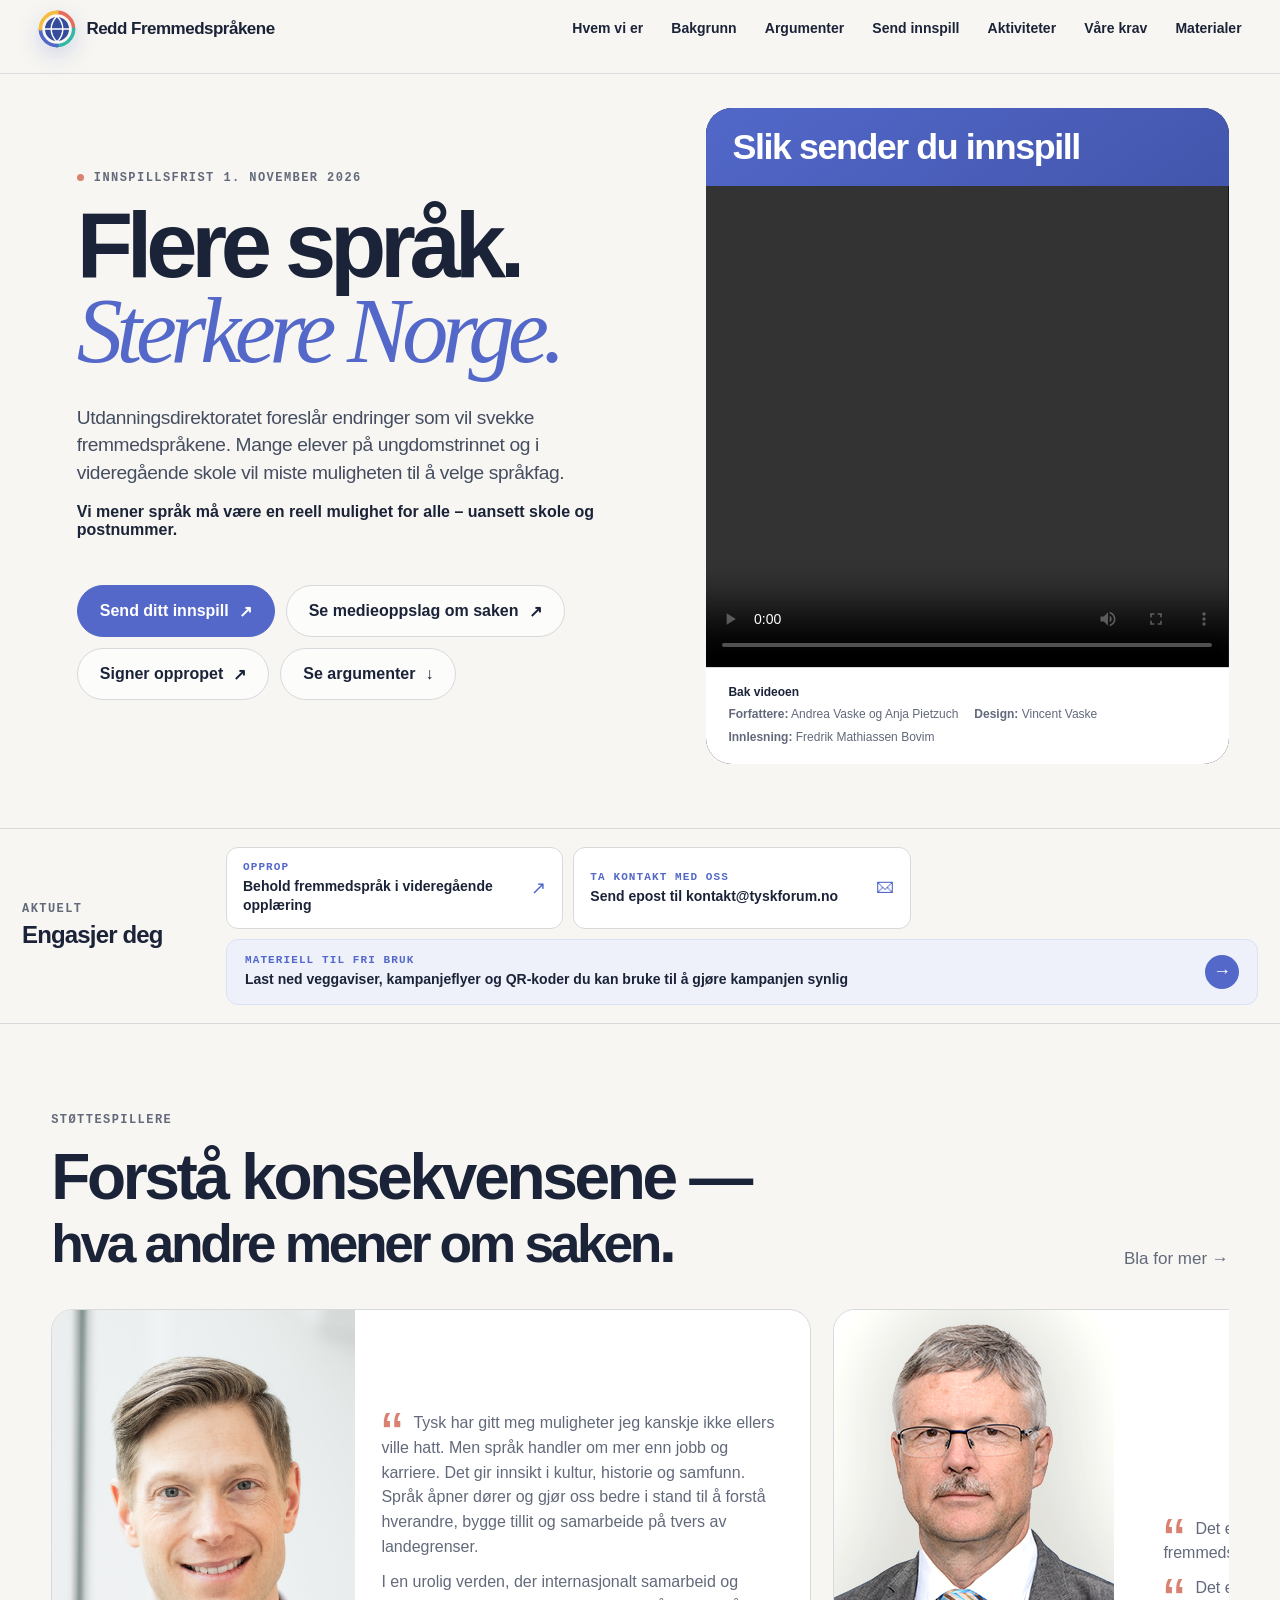
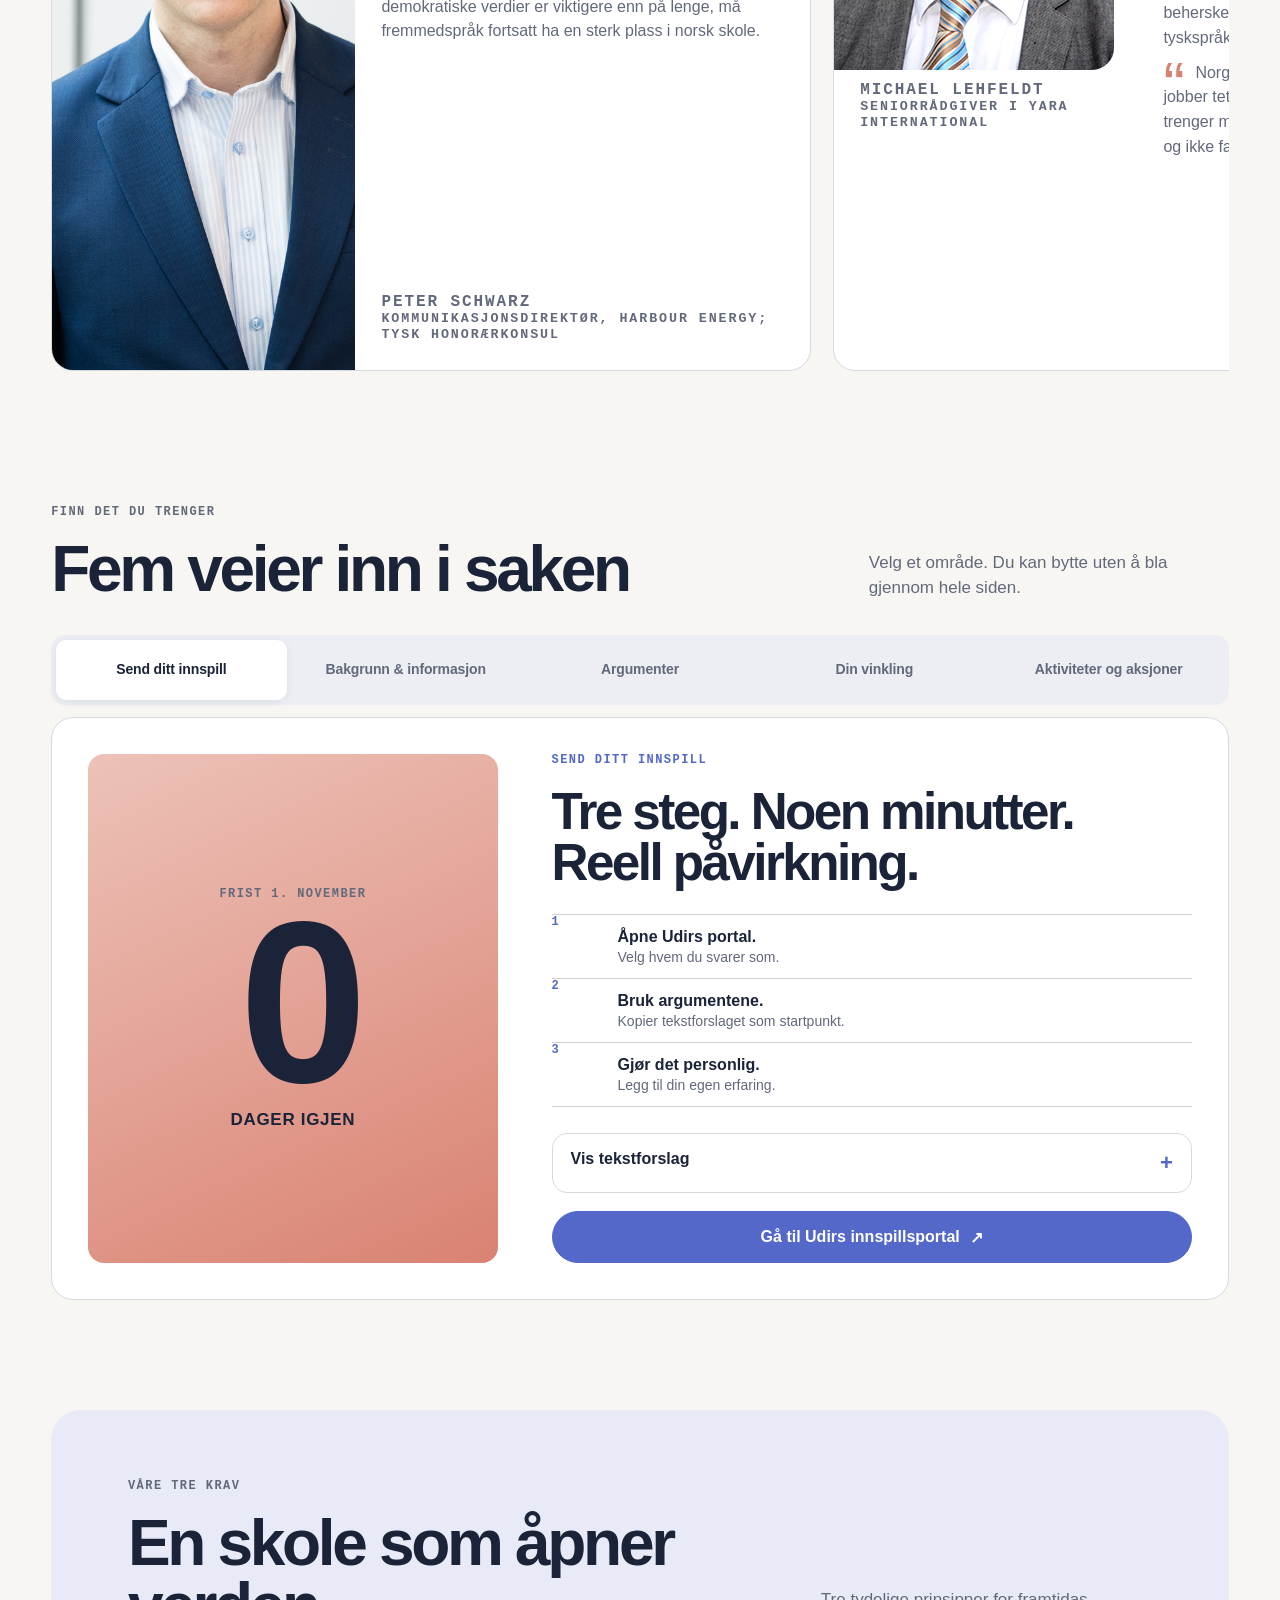
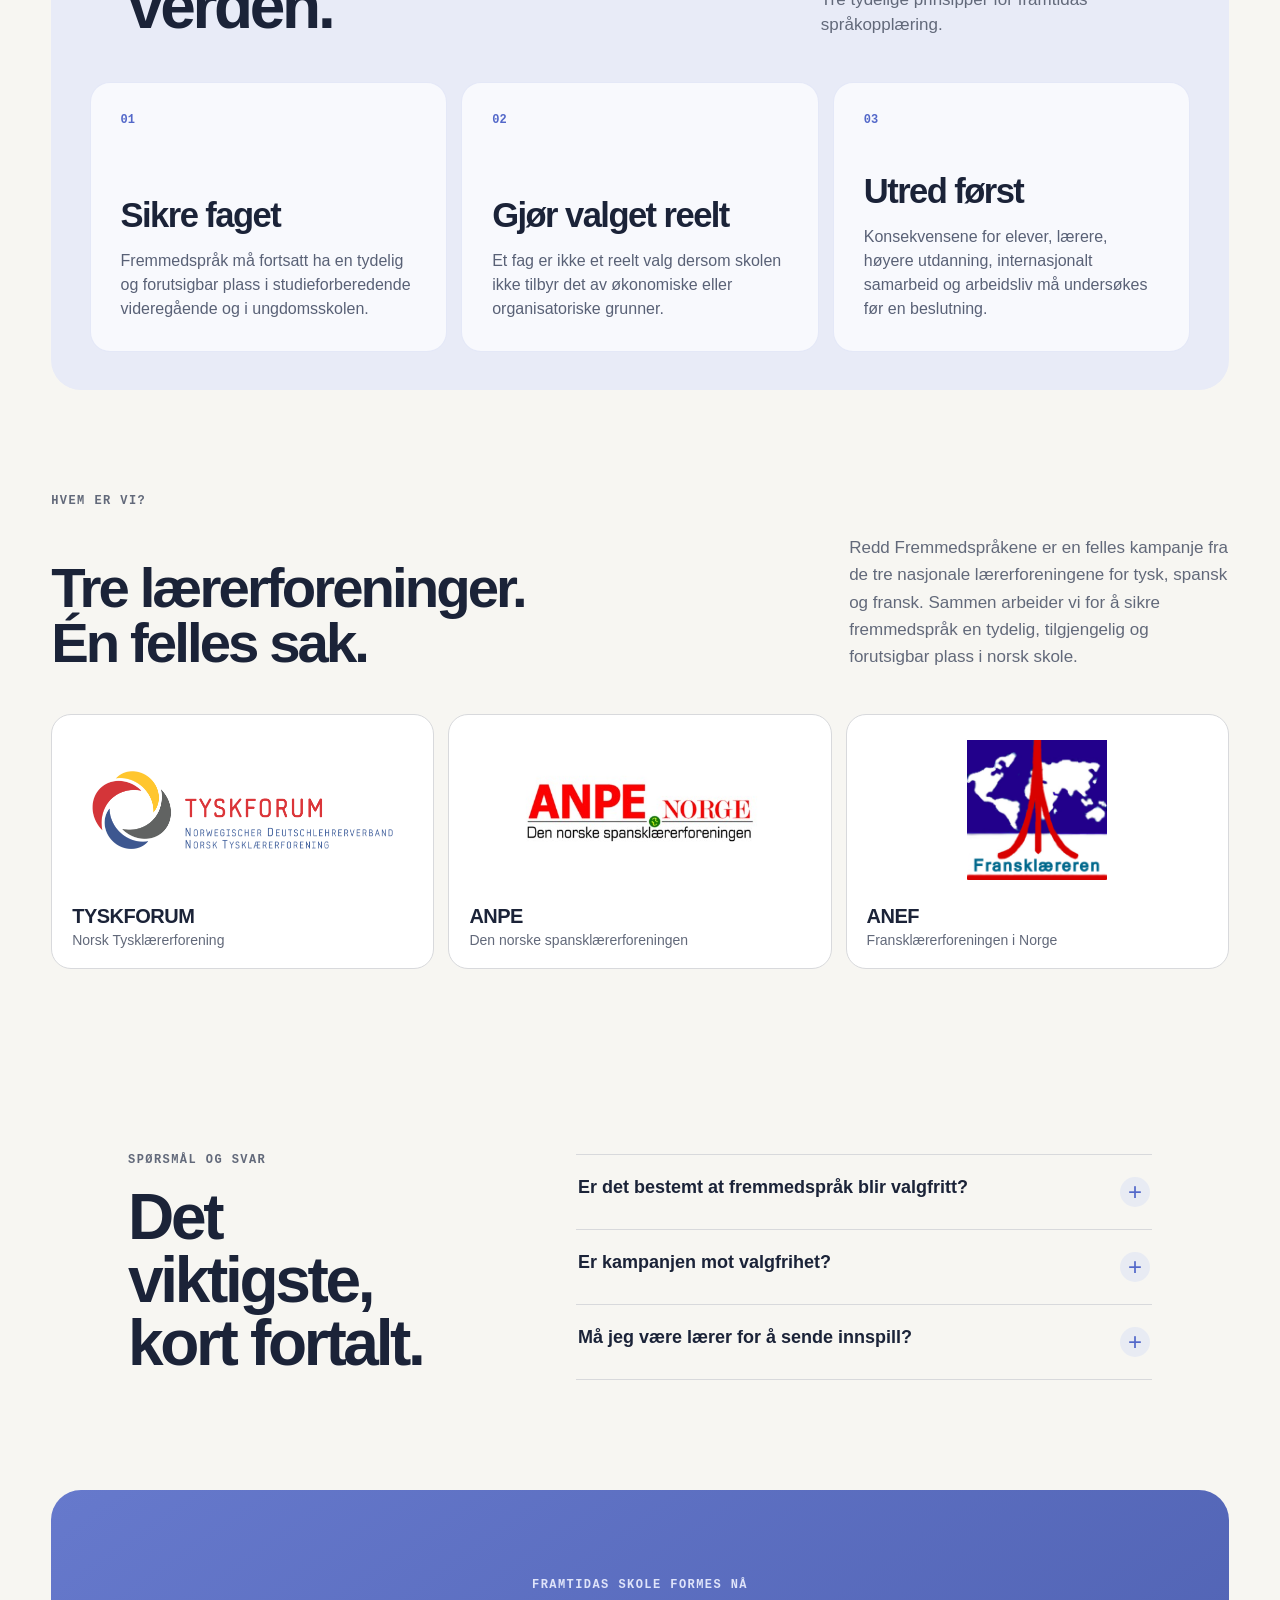
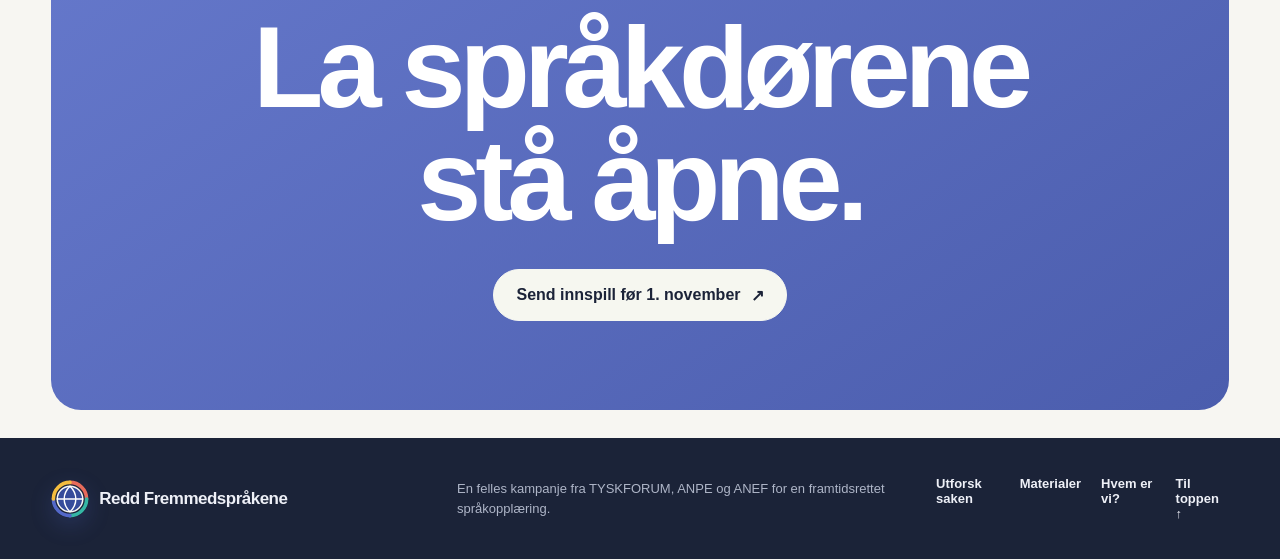
==== commit c2c64265: "Testimonial fra Michael Lehfeldt" ====
--- a/index.html
+++ b/index.html
@@ -88,26 +88,6 @@
       <p>Bla for mer →</p>
     </div>
     <div class="media-carousel">
-
-      <article class="media-secondary media-video">
-        <video controls preload="metadata" playsinline aria-label="Ingrid Nelson Ihle">
-          <source src="assets/Ingrid-Nelson-Ihle.mp4" type="video/mp4">
-          Nettleseren din støtter ikke videoavspilling, <a href="assets/Ingrid-Nelson-Ihle.mp4">last ned videoen</a>.
-        </video>
-        <div class="media-attribution section-label">
-          Ingrid Nelson Ihle / Caroline Howarth<br />
-          <small>Tysk-elev / Tysklærer</small><br />
-          <small>Video: <a href="https://www.tiktok.com/@fransklaereren" target="_blank">@fransklaereren</a></small>
-        </div>
-        <div class="media-body">
-          <p>
-            Ingrid gikk fra å være en 8.-klassing som trodde at fremmedspråk bare var et fag hun bare måtte få overstått til en 17-åring som elsker språket, leser Kafka og Goethe og ser verdien i å lære seg språk, selv om man vil studere realfag.
-          </p>
-          <p>
-	  Les <a href="ressurser/Ingrid-om-fsp-klar2030.pdf" target="_blank">hva hun selv skriver (tysk)</a> om hvor mye hun har lært seg og hvorfor hun mener at det å gjøre Fremmedspråk til et valgfag ville vært en stor feil.
-          </p>
-        </div>
-      </article>
 
       <article class="media-secondary media-quote photo-cover">
         <img class="media-photo" src="assets/Peter-Schwarz.jpg">
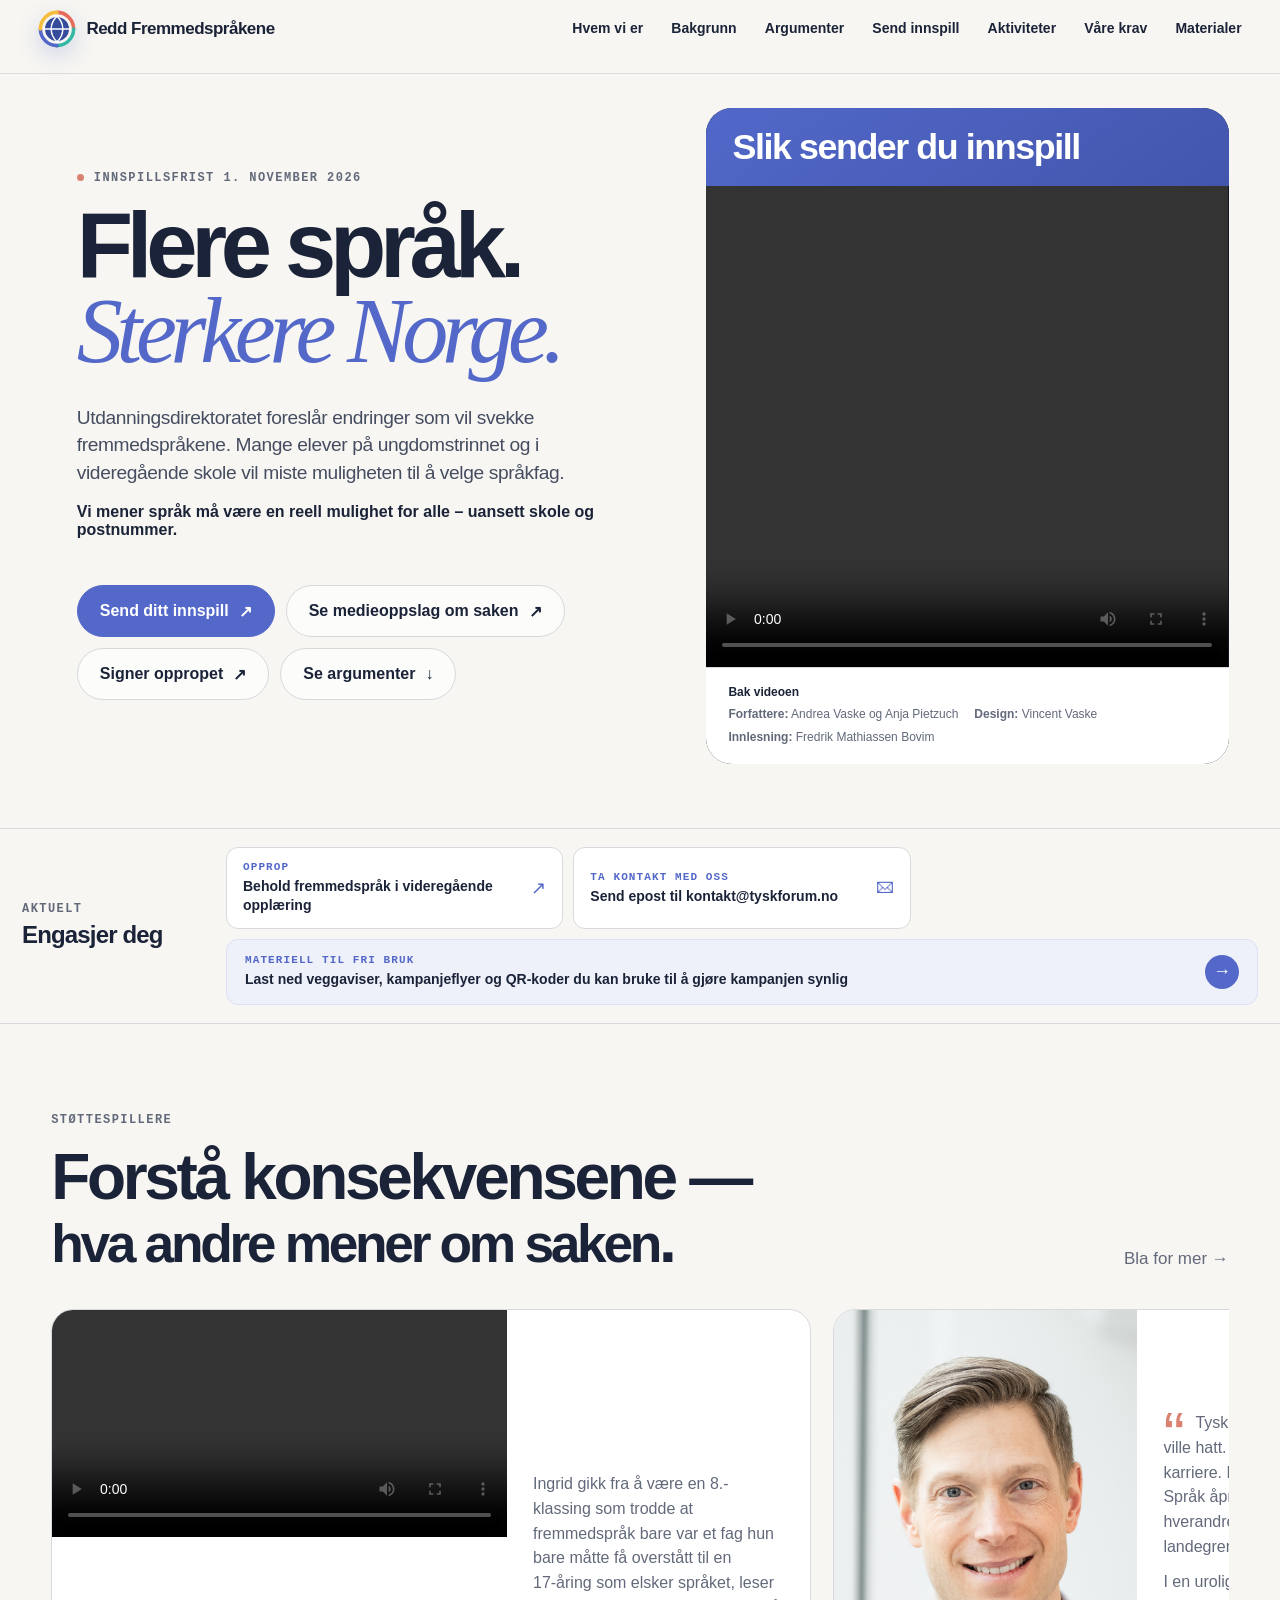
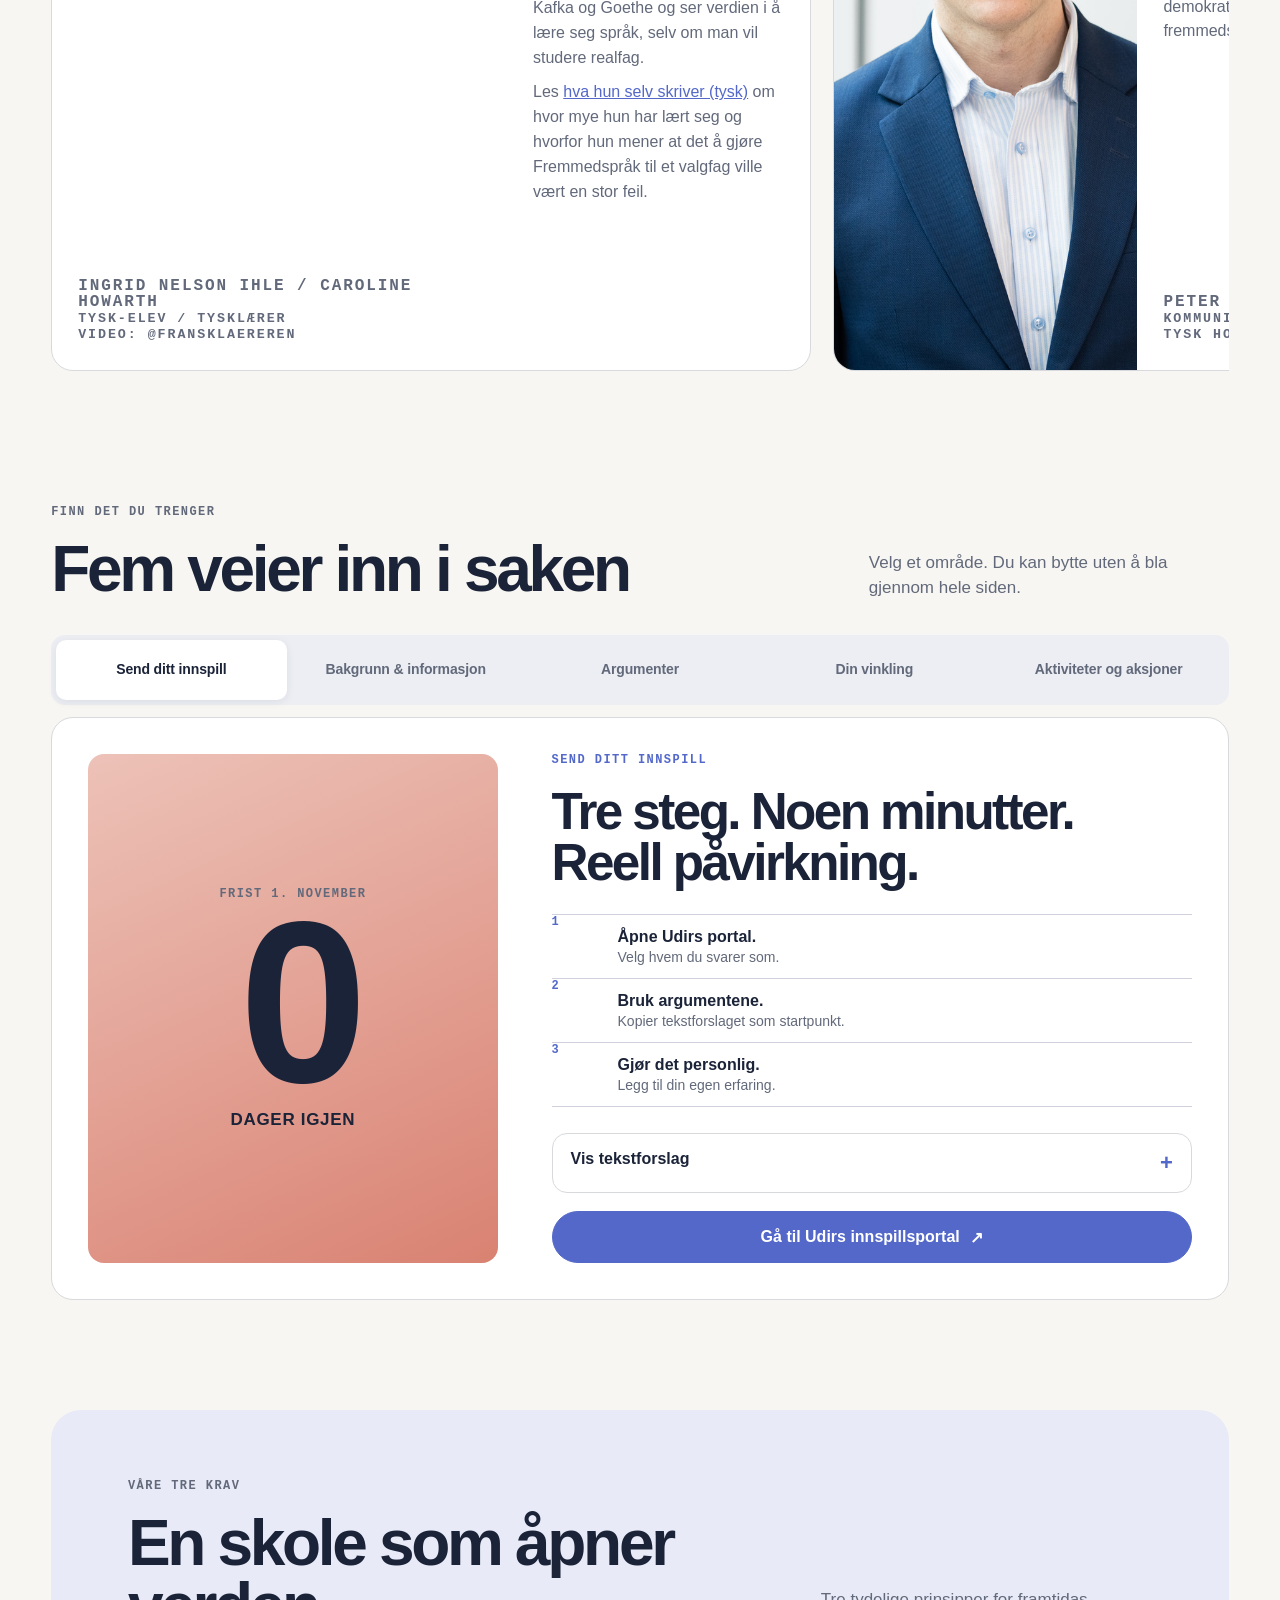
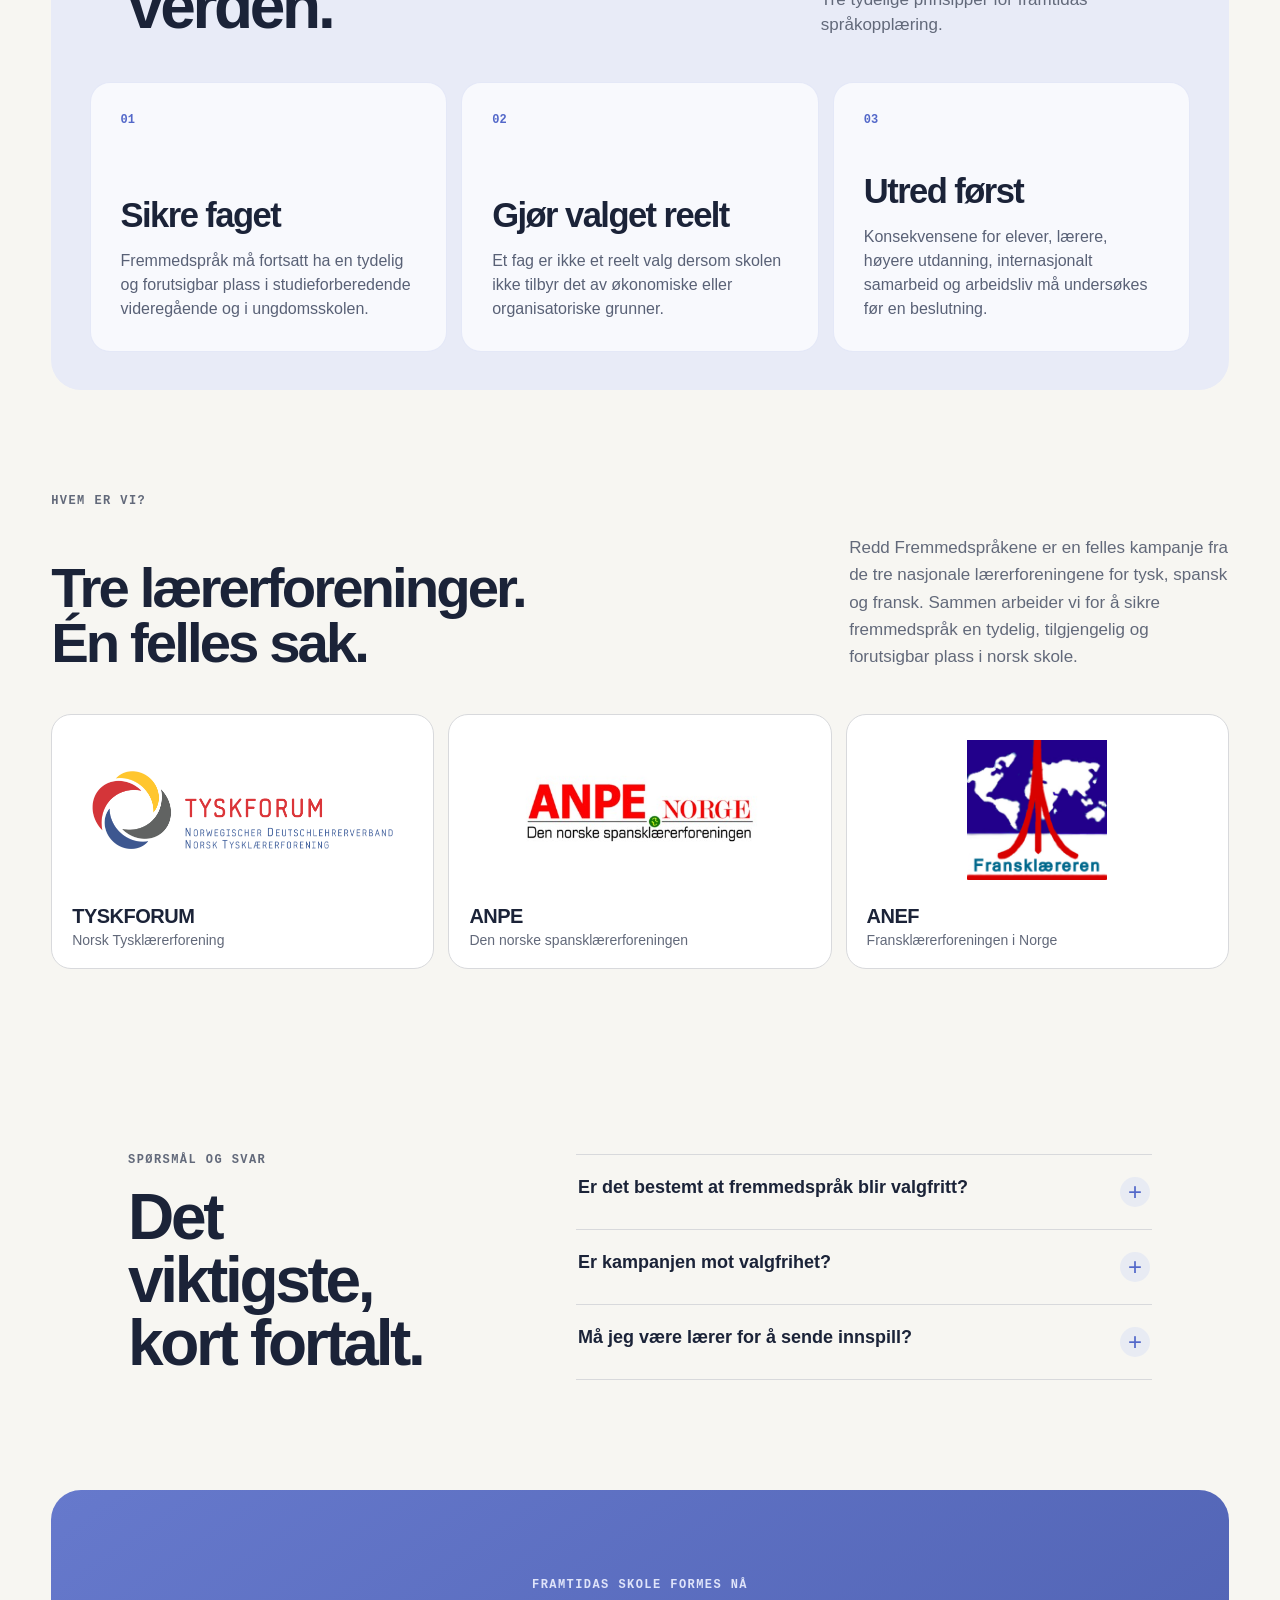
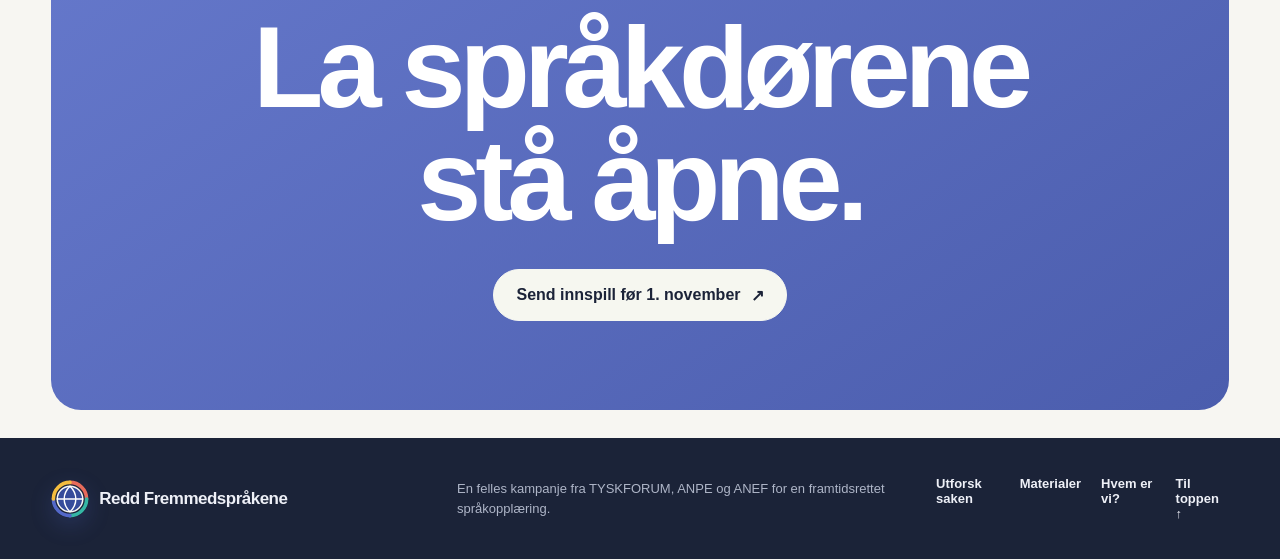
==== commit 44fca90f: "fiks link til Ingrids essay" ====
--- a/index.html
+++ b/index.html
@@ -88,6 +88,26 @@
       <p>Bla for mer →</p>
     </div>
     <div class="media-carousel">
+
+      <article class="media-secondary media-video">
+        <video controls preload="metadata" playsinline aria-label="Ingrid Nelson Ihle">
+          <source src="assets/Ingrid-Nelson-Ihle.mp4" type="video/mp4">
+          Nettleseren din støtter ikke videoavspilling, <a href="assets/Ingrid-Nelson-Ihle.mp4">last ned videoen</a>.
+        </video>
+        <div class="media-attribution section-label">
+          Ingrid Nelson Ihle / Caroline Howarth<br />
+          <small>Tysk-elev / Tysklærer</small><br />
+          <small>Video: <a href="https://www.tiktok.com/@fransklaereren" target="_blank">@fransklaereren</a></small>
+        </div>
+        <div class="media-body">
+          <p>
+            Ingrid gikk fra å være en 8.-klassing som trodde at fremmedspråk bare var et fag hun bare måtte få overstått til en 17-åring som elsker språket, leser Kafka og Goethe og ser verdien i å lære seg språk, selv om man vil studere realfag.
+          </p>
+          <p>
+	  Les <a href="ingrid.html">hva hun selv skriver (tysk)</a> om hvor mye hun har lært seg og hvorfor hun mener at det å gjøre Fremmedspråk til et valgfag ville vært en stor feil.
+          </p>
+        </div>
+      </article>
 
       <article class="media-secondary media-quote photo-cover">
         <img class="media-photo" src="assets/Peter-Schwarz.jpg">
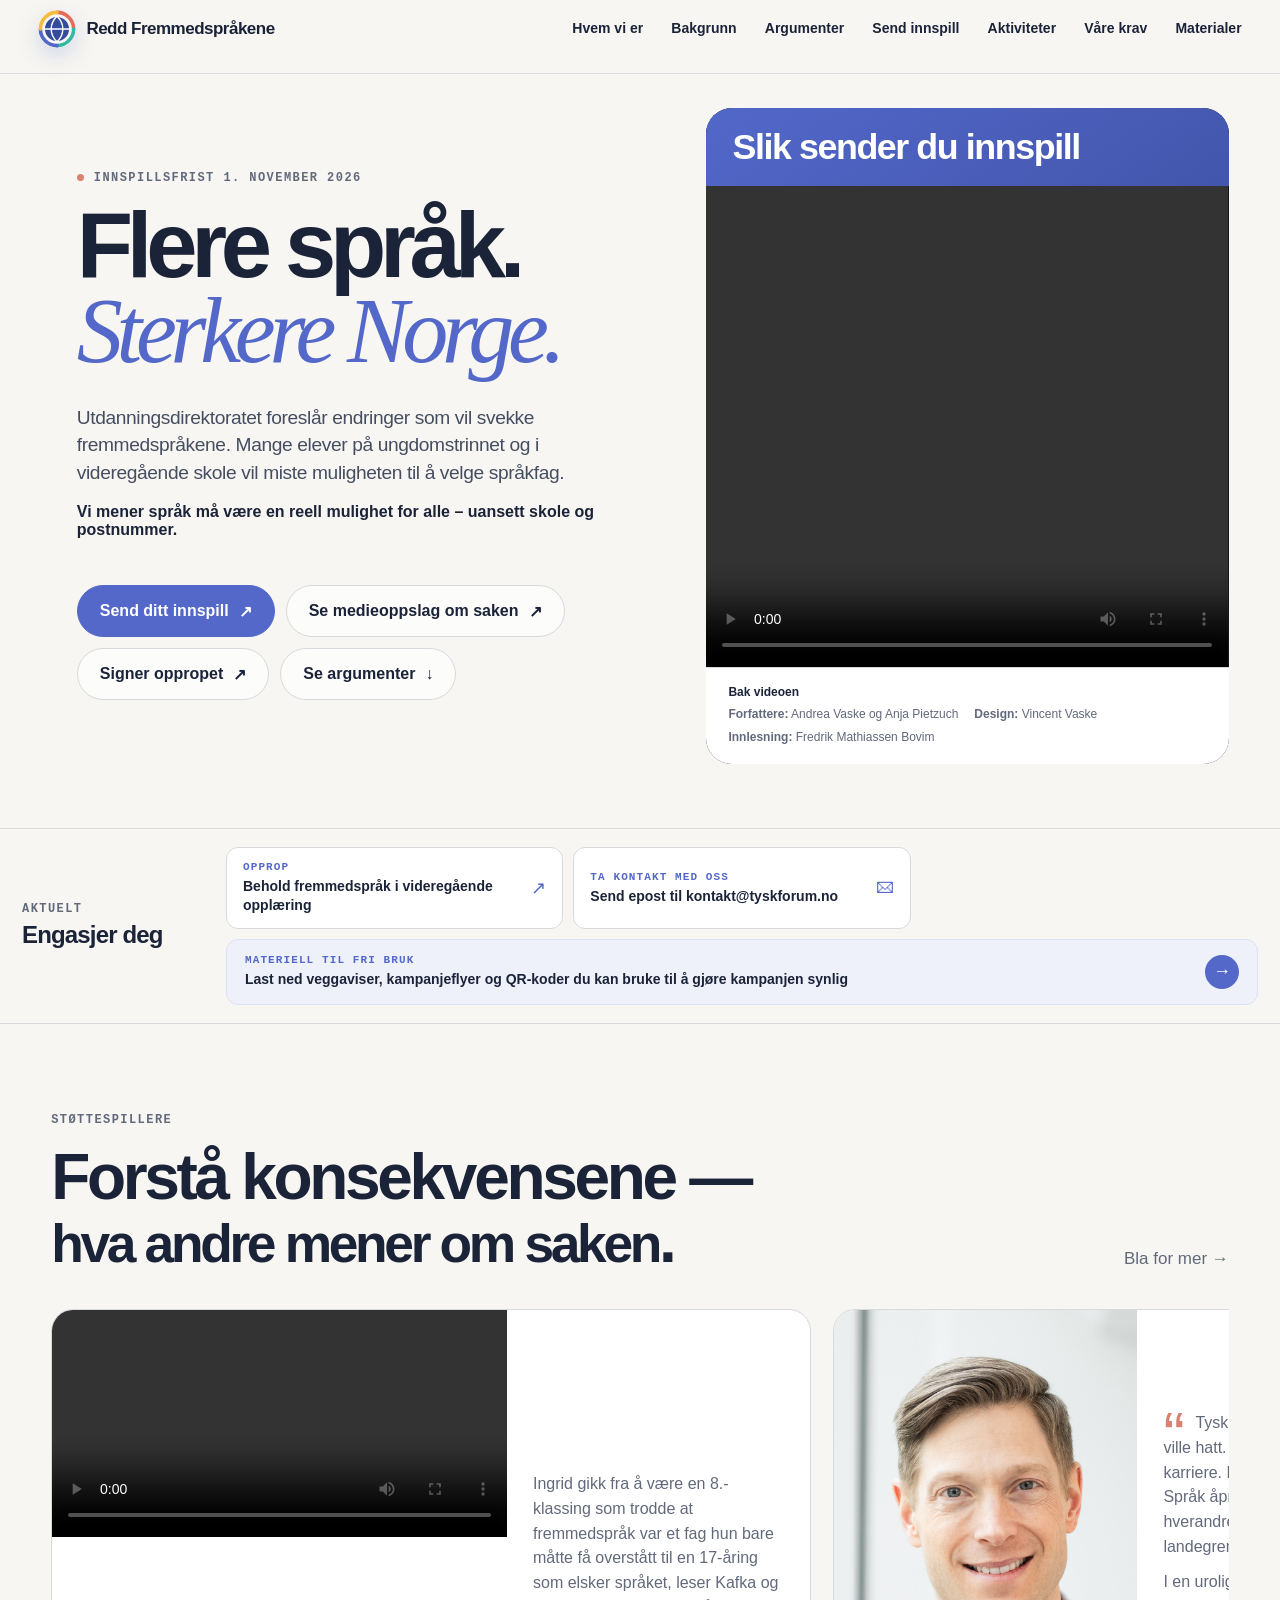
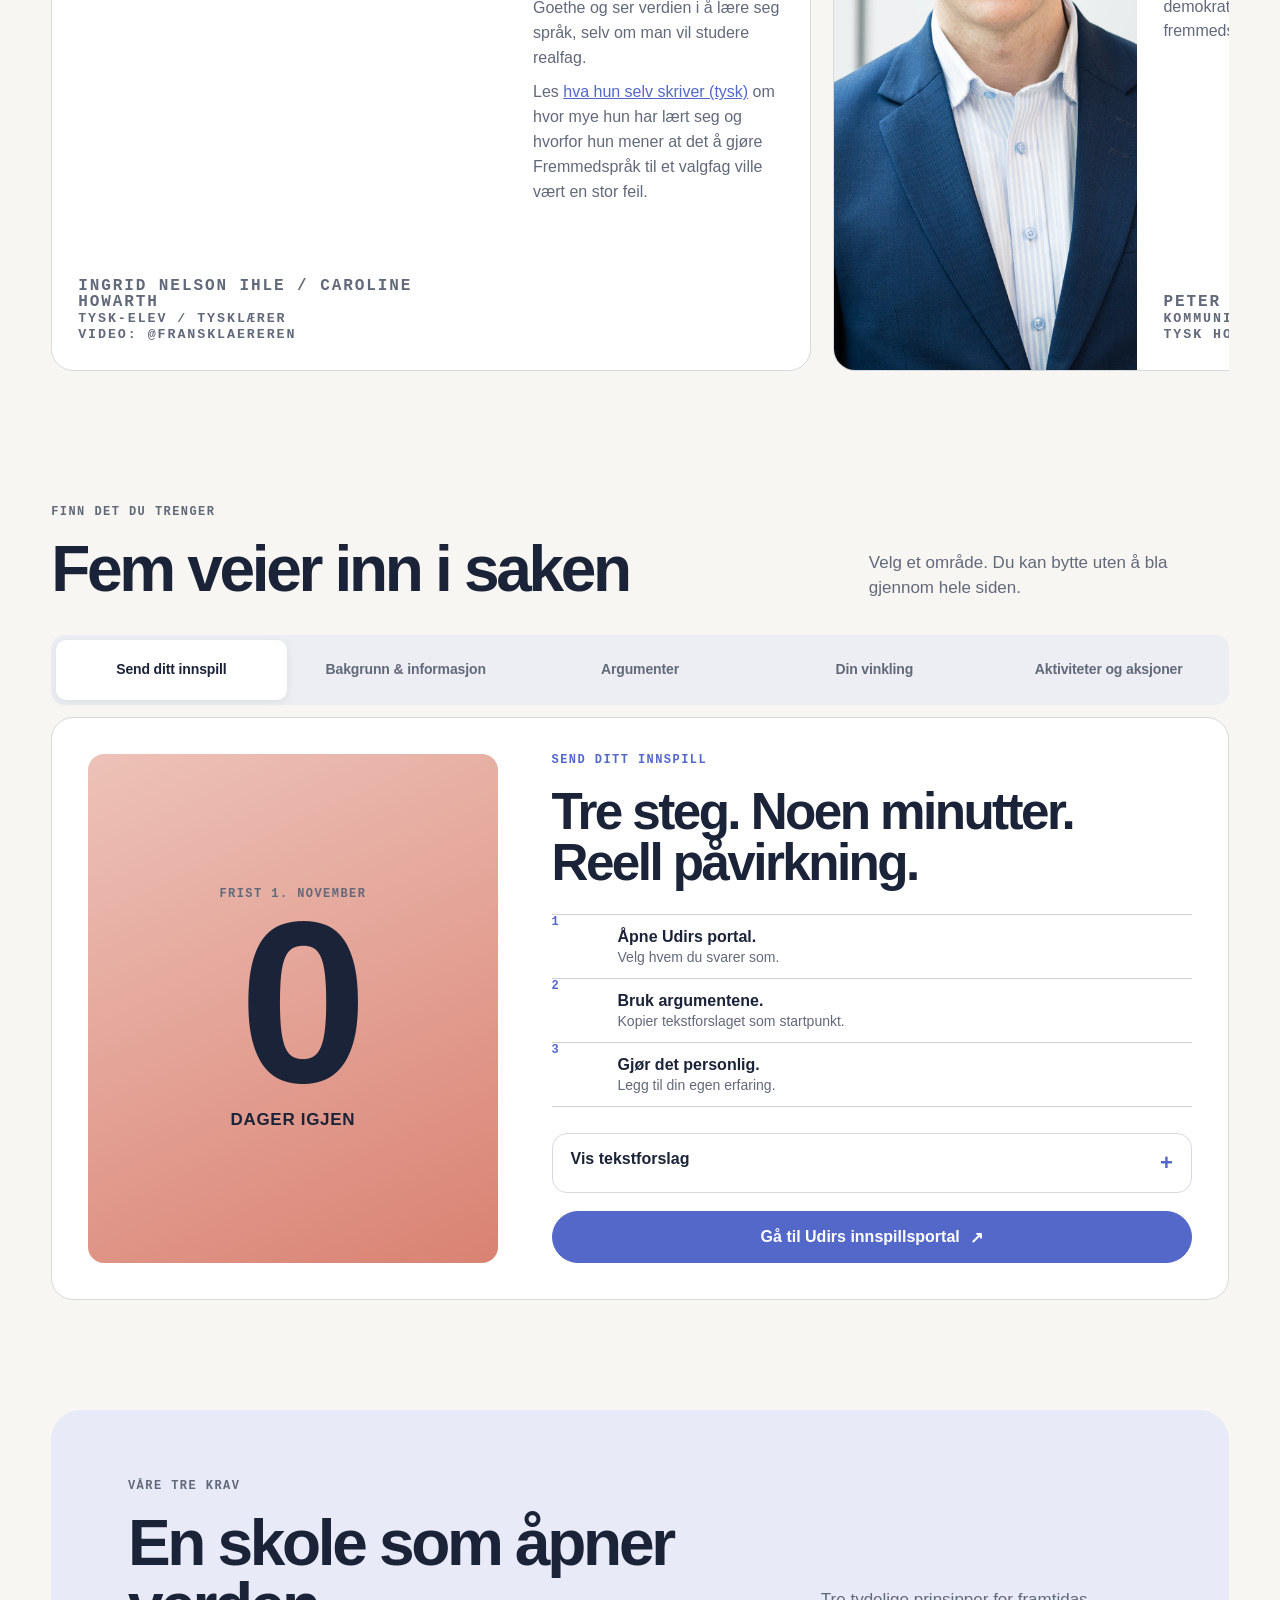
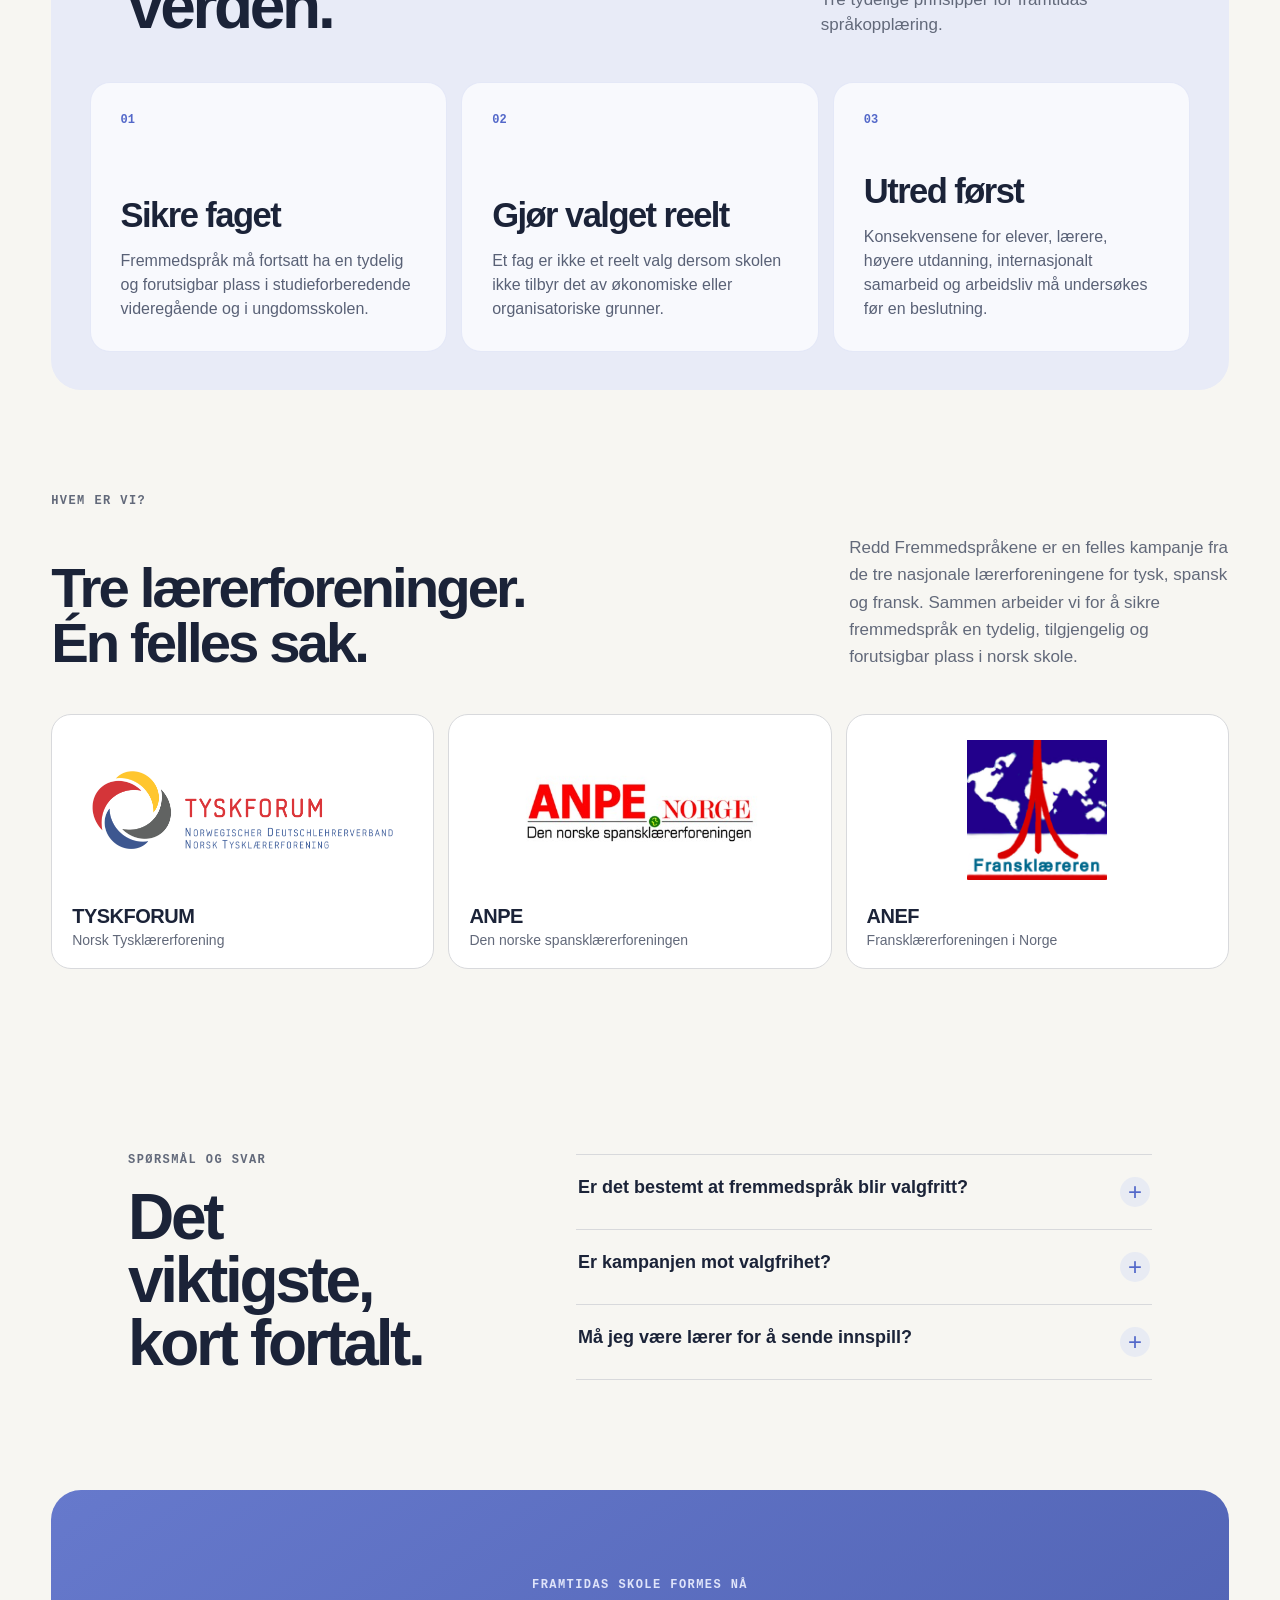
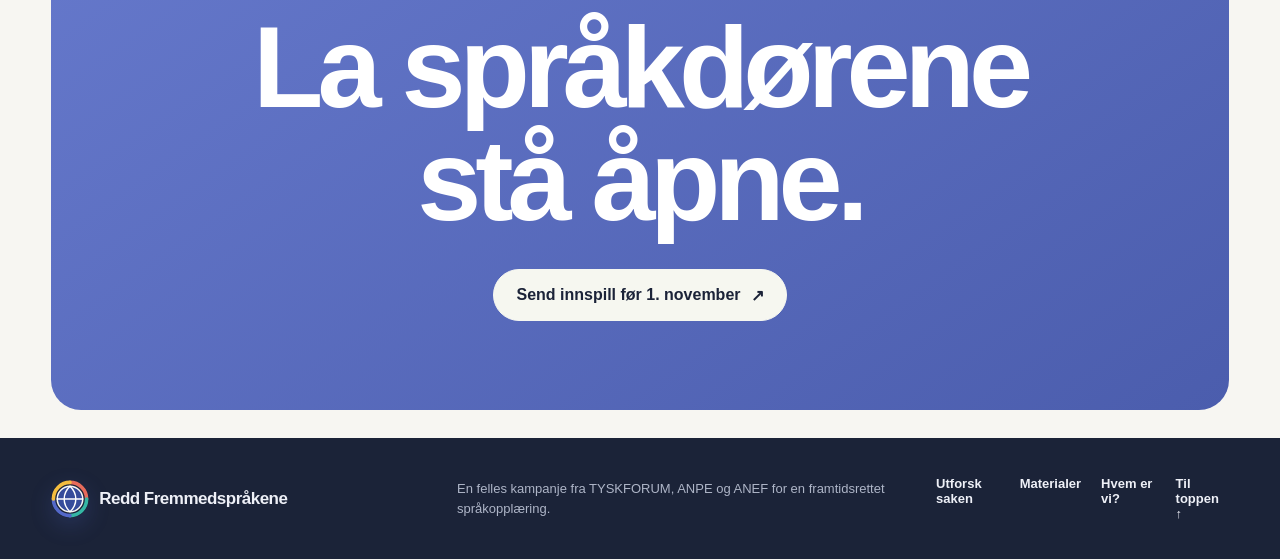
==== commit 83b08956: "språkvask" ====
--- a/index.html
+++ b/index.html
@@ -101,7 +101,7 @@
         </div>
         <div class="media-body">
           <p>
-            Ingrid gikk fra å være en 8.-klassing som trodde at fremmedspråk bare var et fag hun bare måtte få overstått til en 17-åring som elsker språket, leser Kafka og Goethe og ser verdien i å lære seg språk, selv om man vil studere realfag.
+            Ingrid gikk fra å være en 8.-klassing som trodde at fremmedspråk var et fag hun bare måtte få overstått til en 17-åring som elsker språket, leser Kafka og Goethe og ser verdien i å lære seg språk, selv om man vil studere realfag.
           </p>
           <p>
 	  Les <a href="ingrid.html">hva hun selv skriver (tysk)</a> om hvor mye hun har lært seg og hvorfor hun mener at det å gjøre Fremmedspråk til et valgfag ville vært en stor feil.
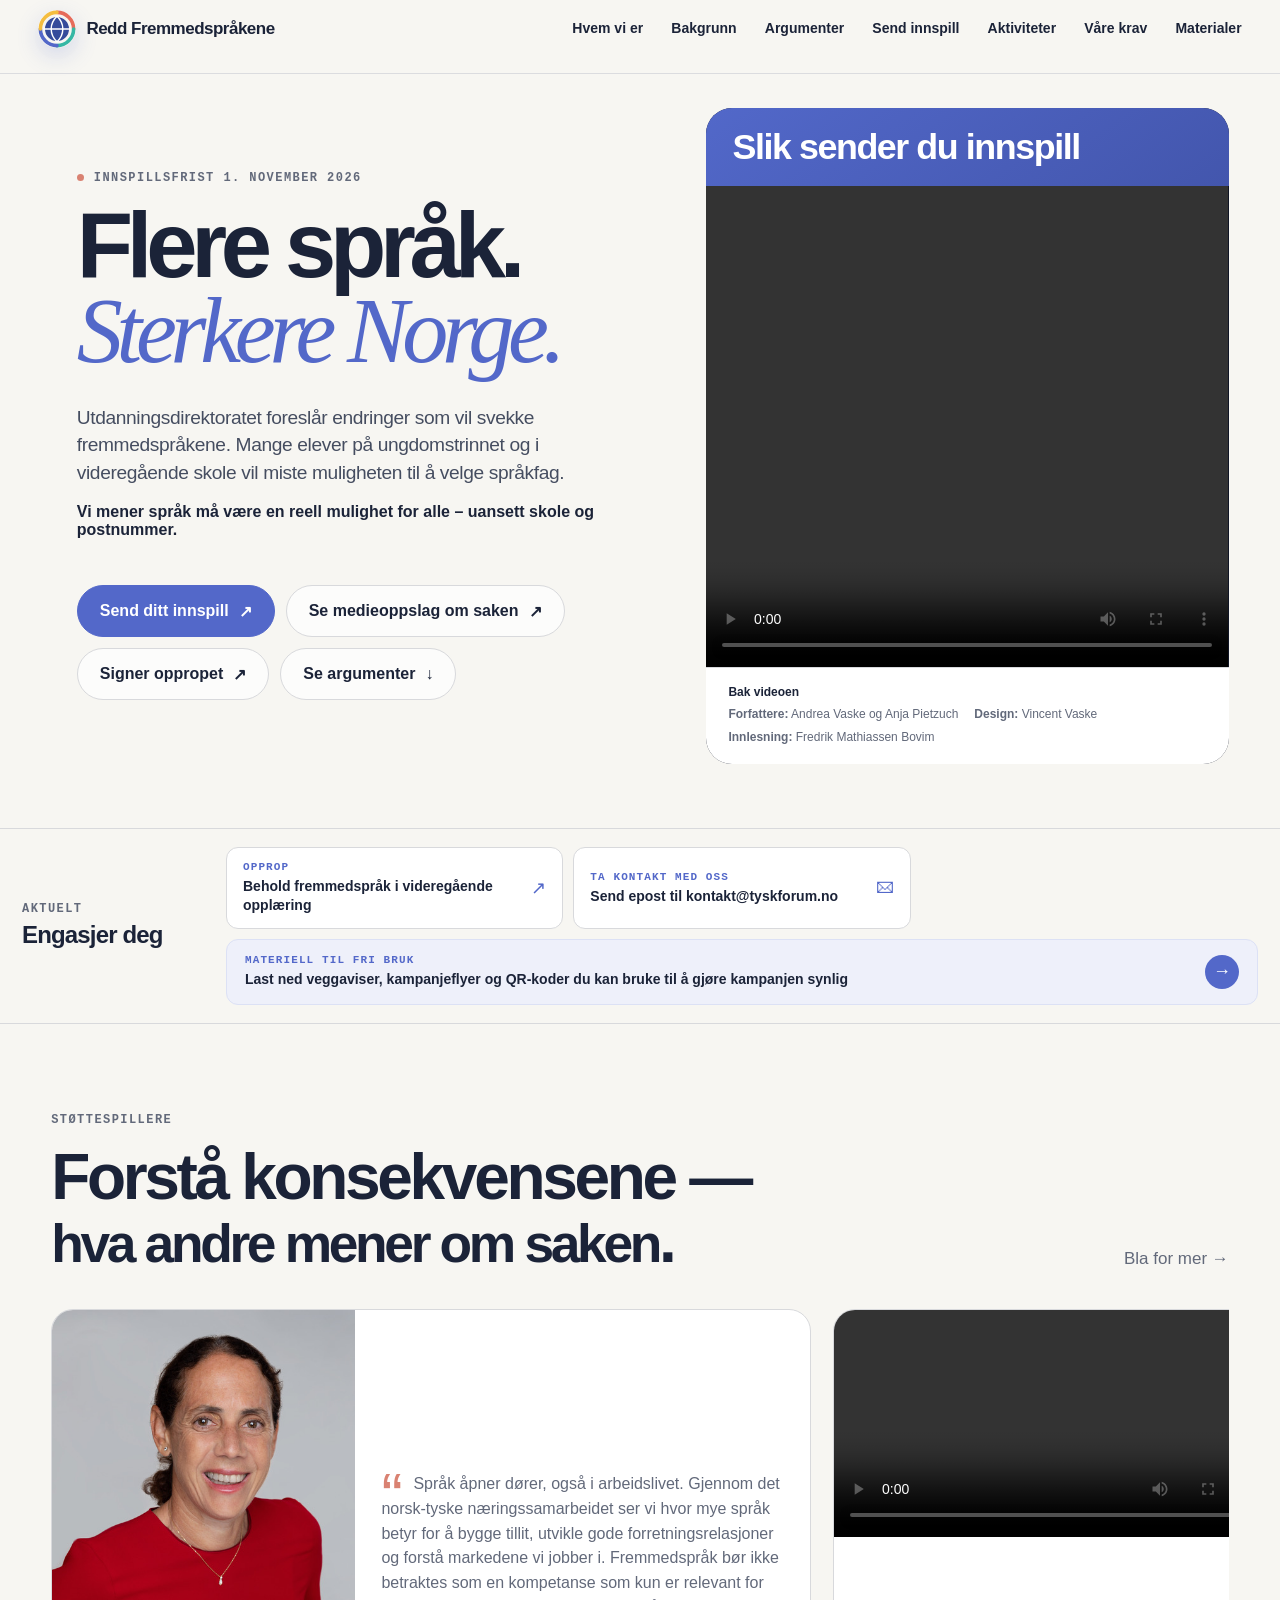
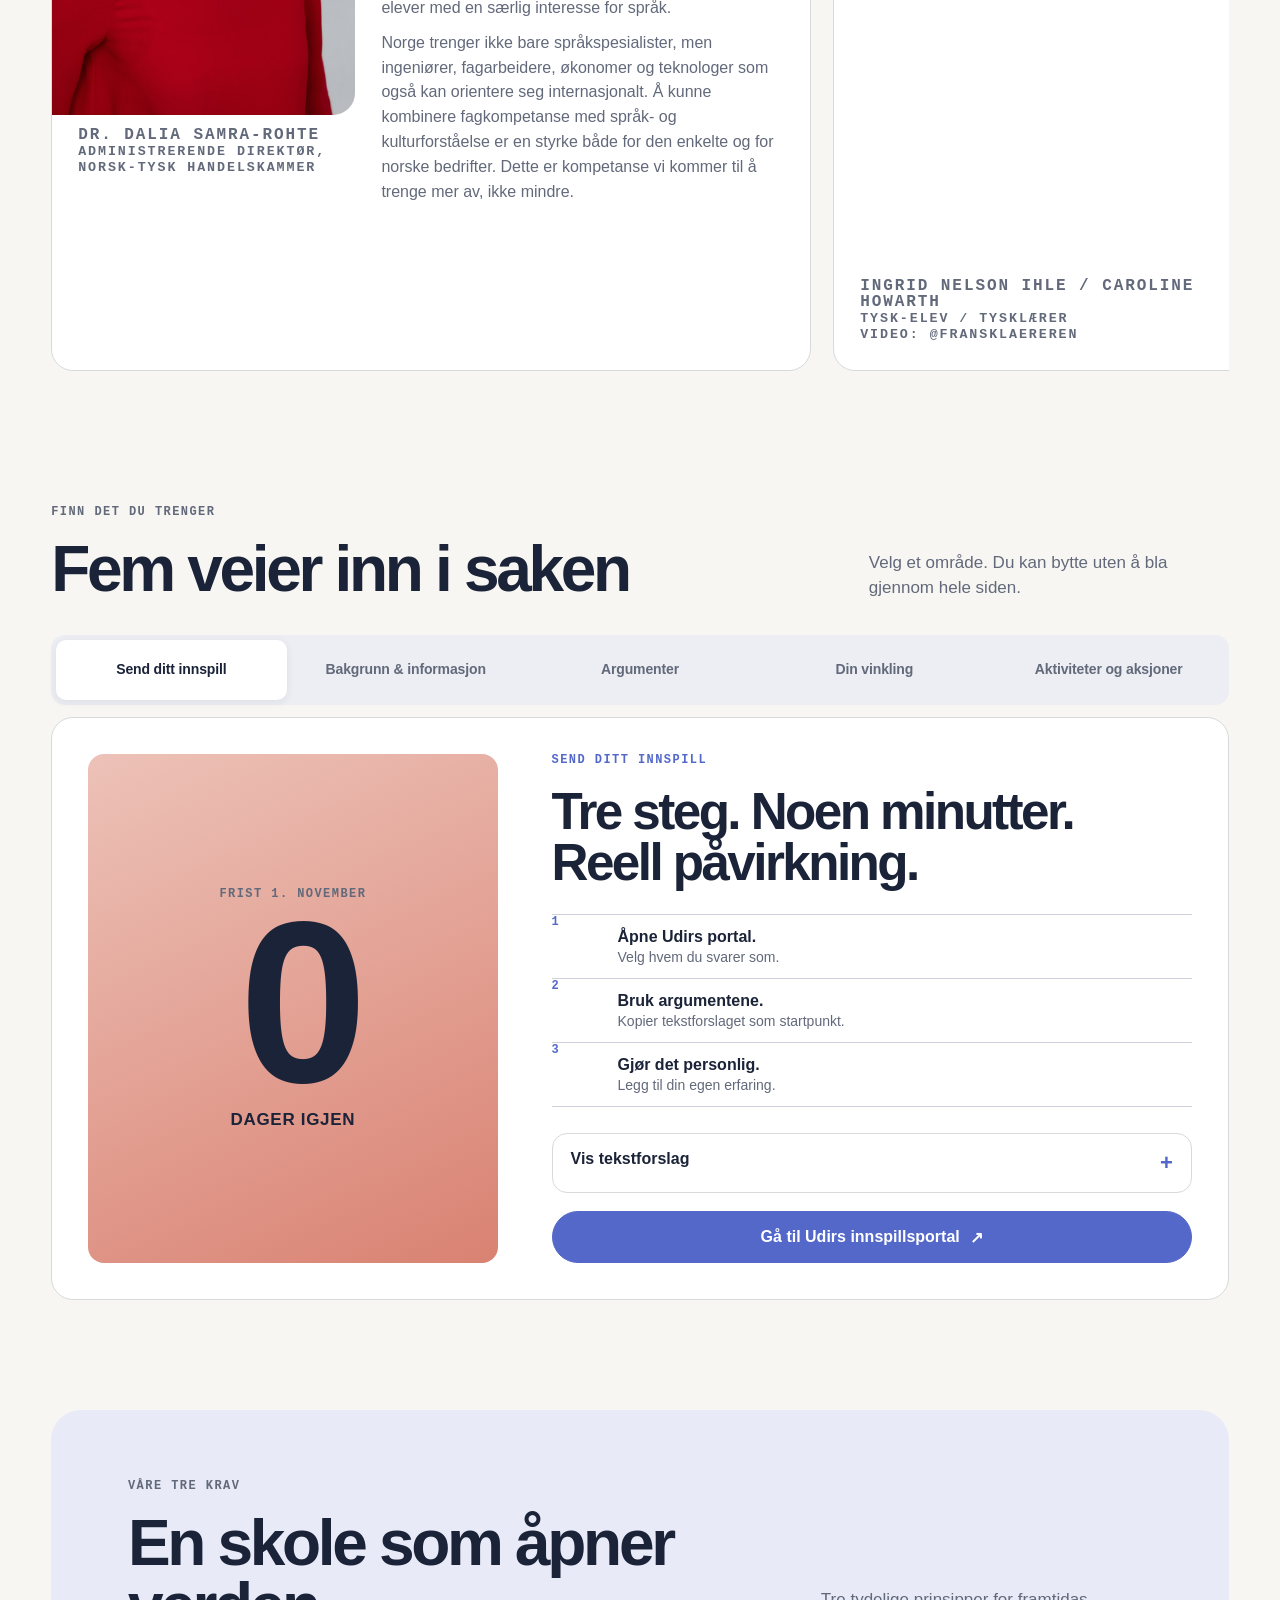
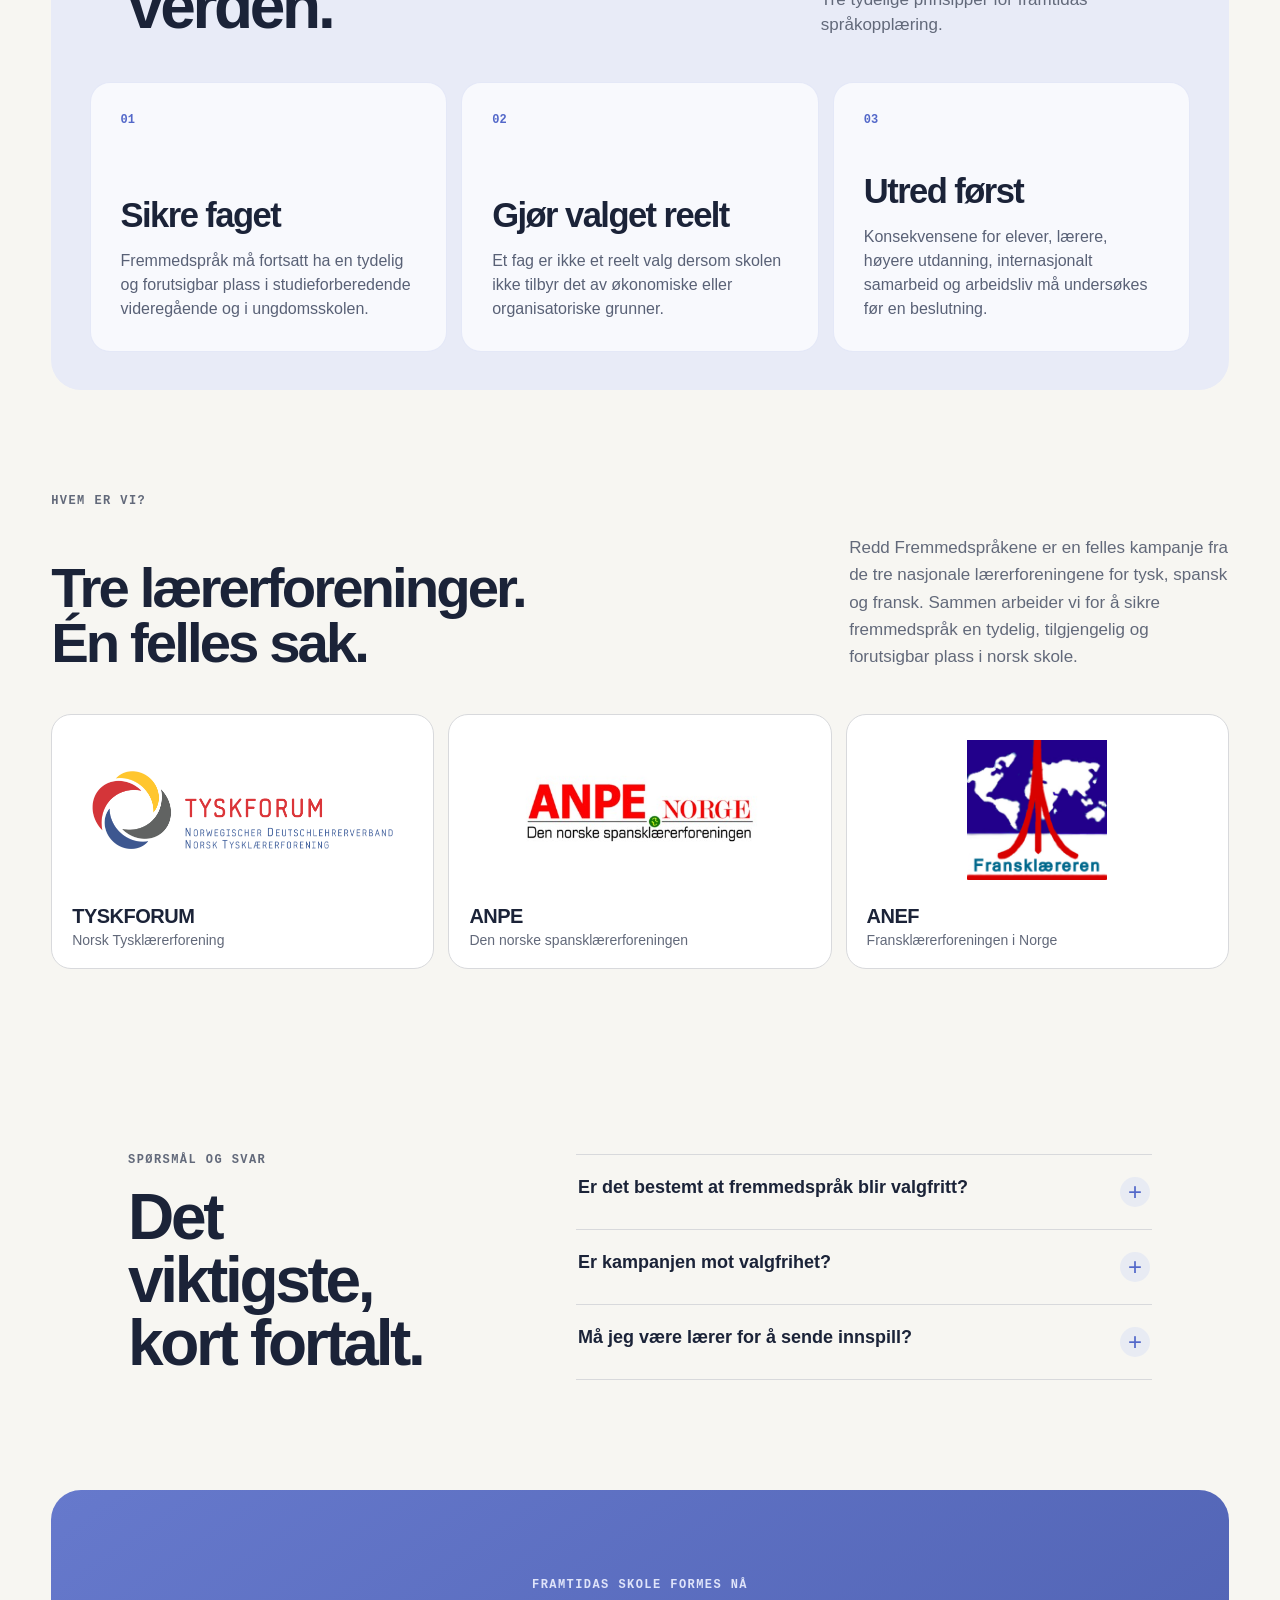
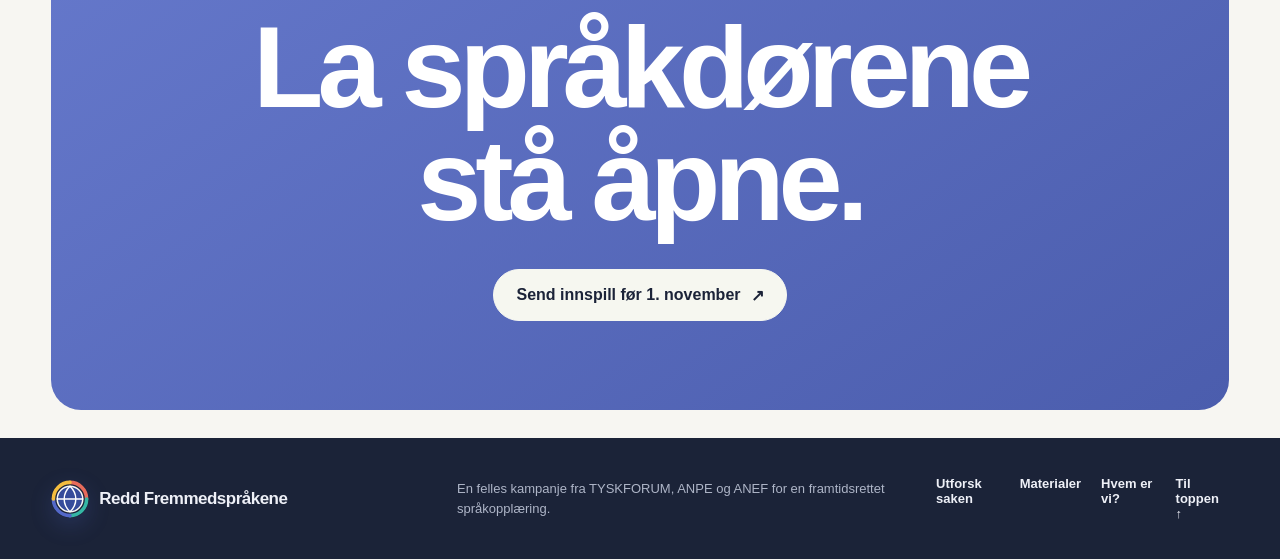
==== commit d8bc1afe: "Testimonial fra Dalia Samra-Rohte" ====
--- a/index.html
+++ b/index.html
@@ -88,6 +88,22 @@
       <p>Bla for mer →</p>
     </div>
     <div class="media-carousel">
+
+      <article class="media-secondary media-quote photo-small">
+        <img class="media-photo" src="assets/Dalia-Samra-Rohte.jpg">
+        <div class="media-attribution section-label">
+          Dr. Dalia Samra-Rohte<br />
+          <small>administrerende direktør, Norsk-Tysk handelskammer</small>
+        </div>
+        <div class="media-body">
+          <p class="quote">
+            Språk åpner dører, også i arbeidslivet. Gjennom det norsk-tyske næringssamarbeidet ser vi hvor mye språk betyr for å bygge tillit, utvikle gode forretningsrelasjoner og forstå markedene vi jobber i. Fremmedspråk bør ikke betraktes som en kompetanse som kun er relevant for elever med en særlig interesse for språk.
+          </p>
+          <p>
+            Norge trenger ikke bare språkspesialister, men ingeniører, fagarbeidere, økonomer og teknologer som også kan orientere seg internasjonalt. Å kunne kombinere fagkompetanse med språk- og kulturforståelse er en styrke både for den enkelte og for norske bedrifter. Dette er kompetanse vi kommer til å trenge mer av, ikke mindre.
+          </p>
+        </div>
+      </article>
 
       <article class="media-secondary media-video">
         <video controls preload="metadata" playsinline aria-label="Ingrid Nelson Ihle">
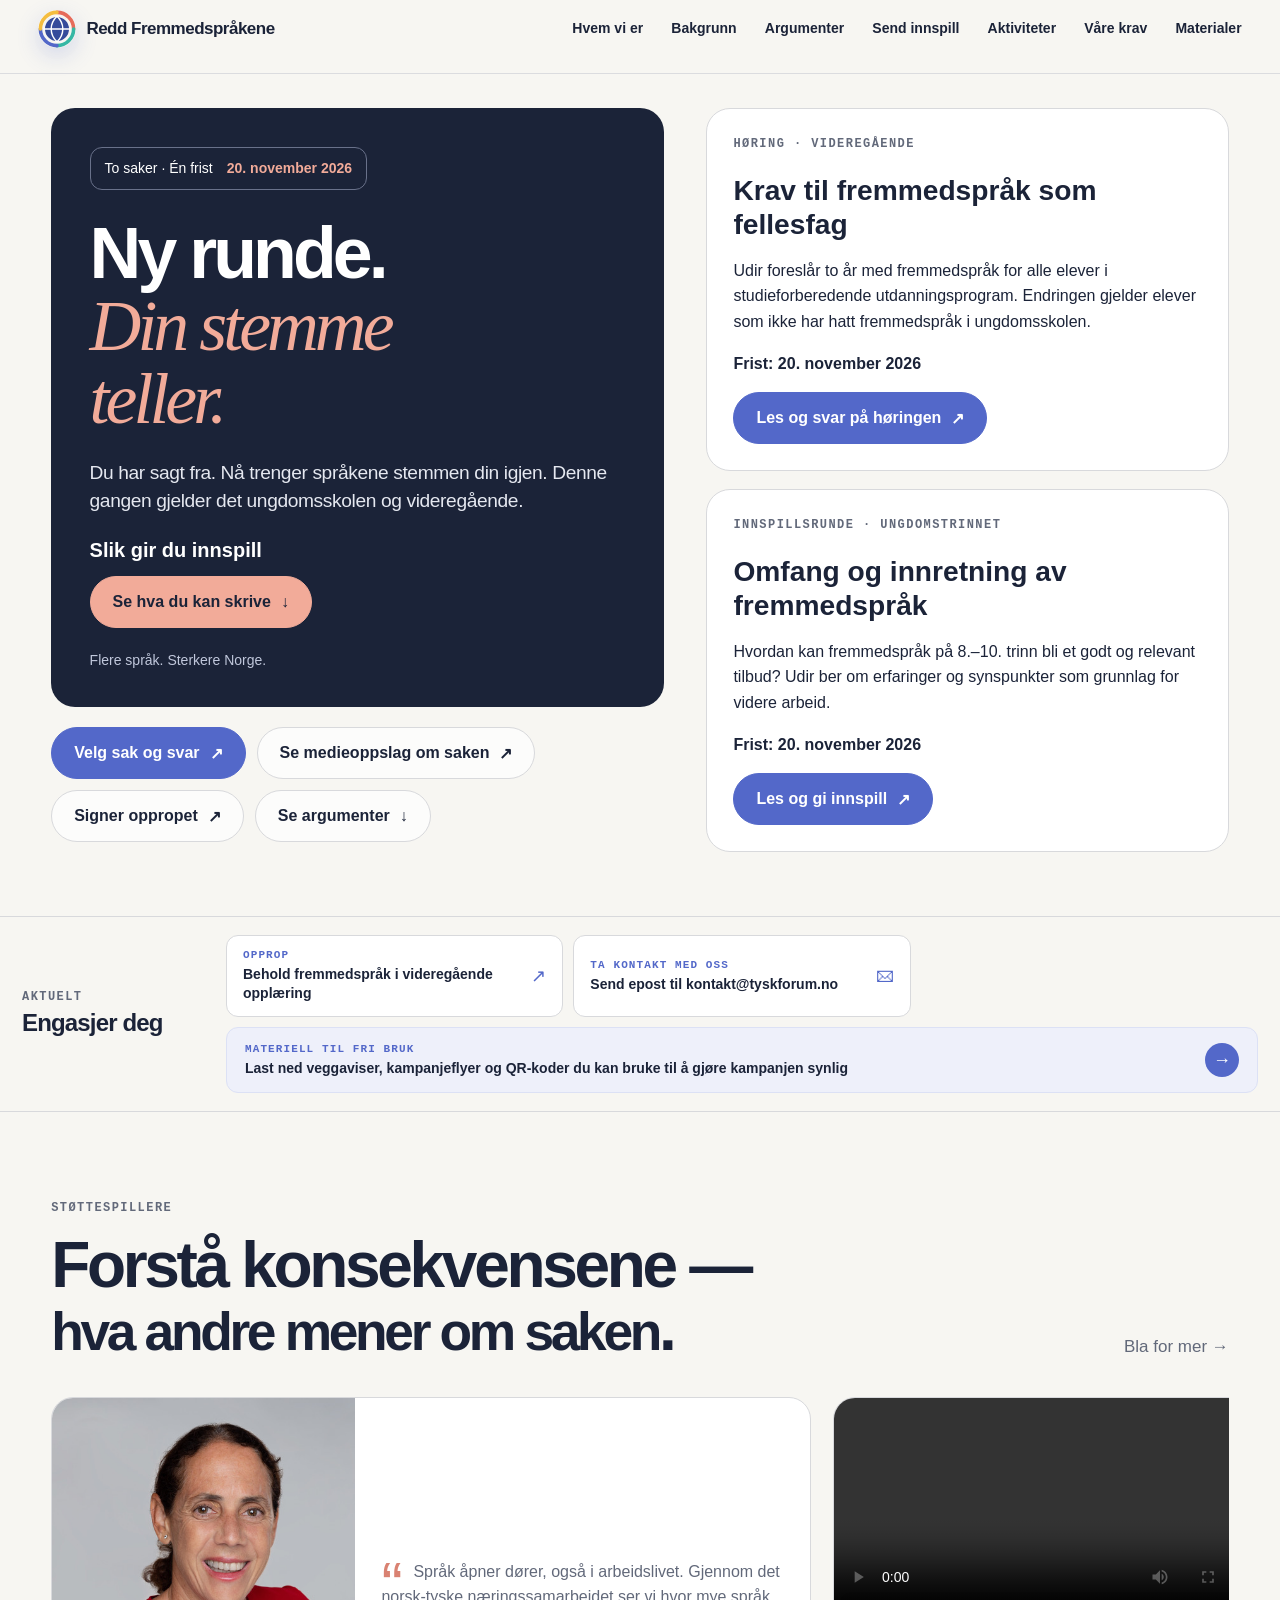
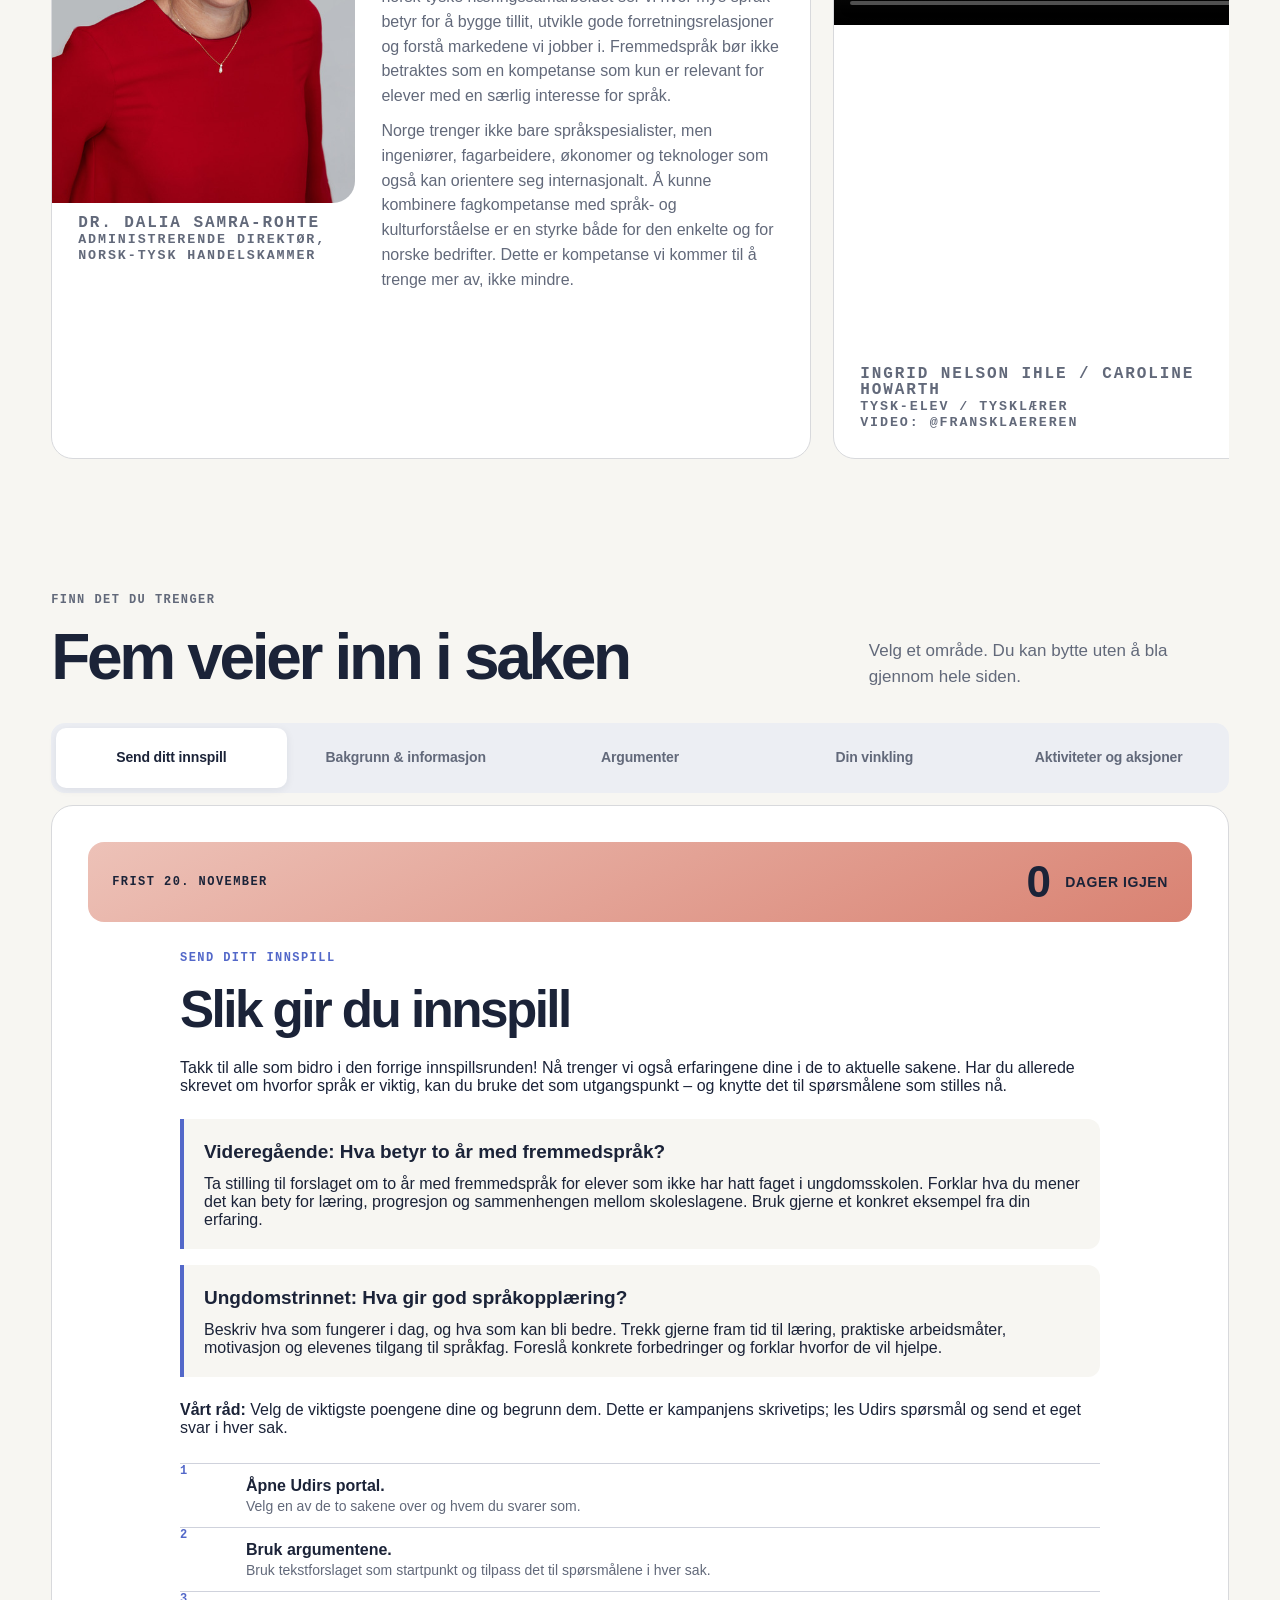
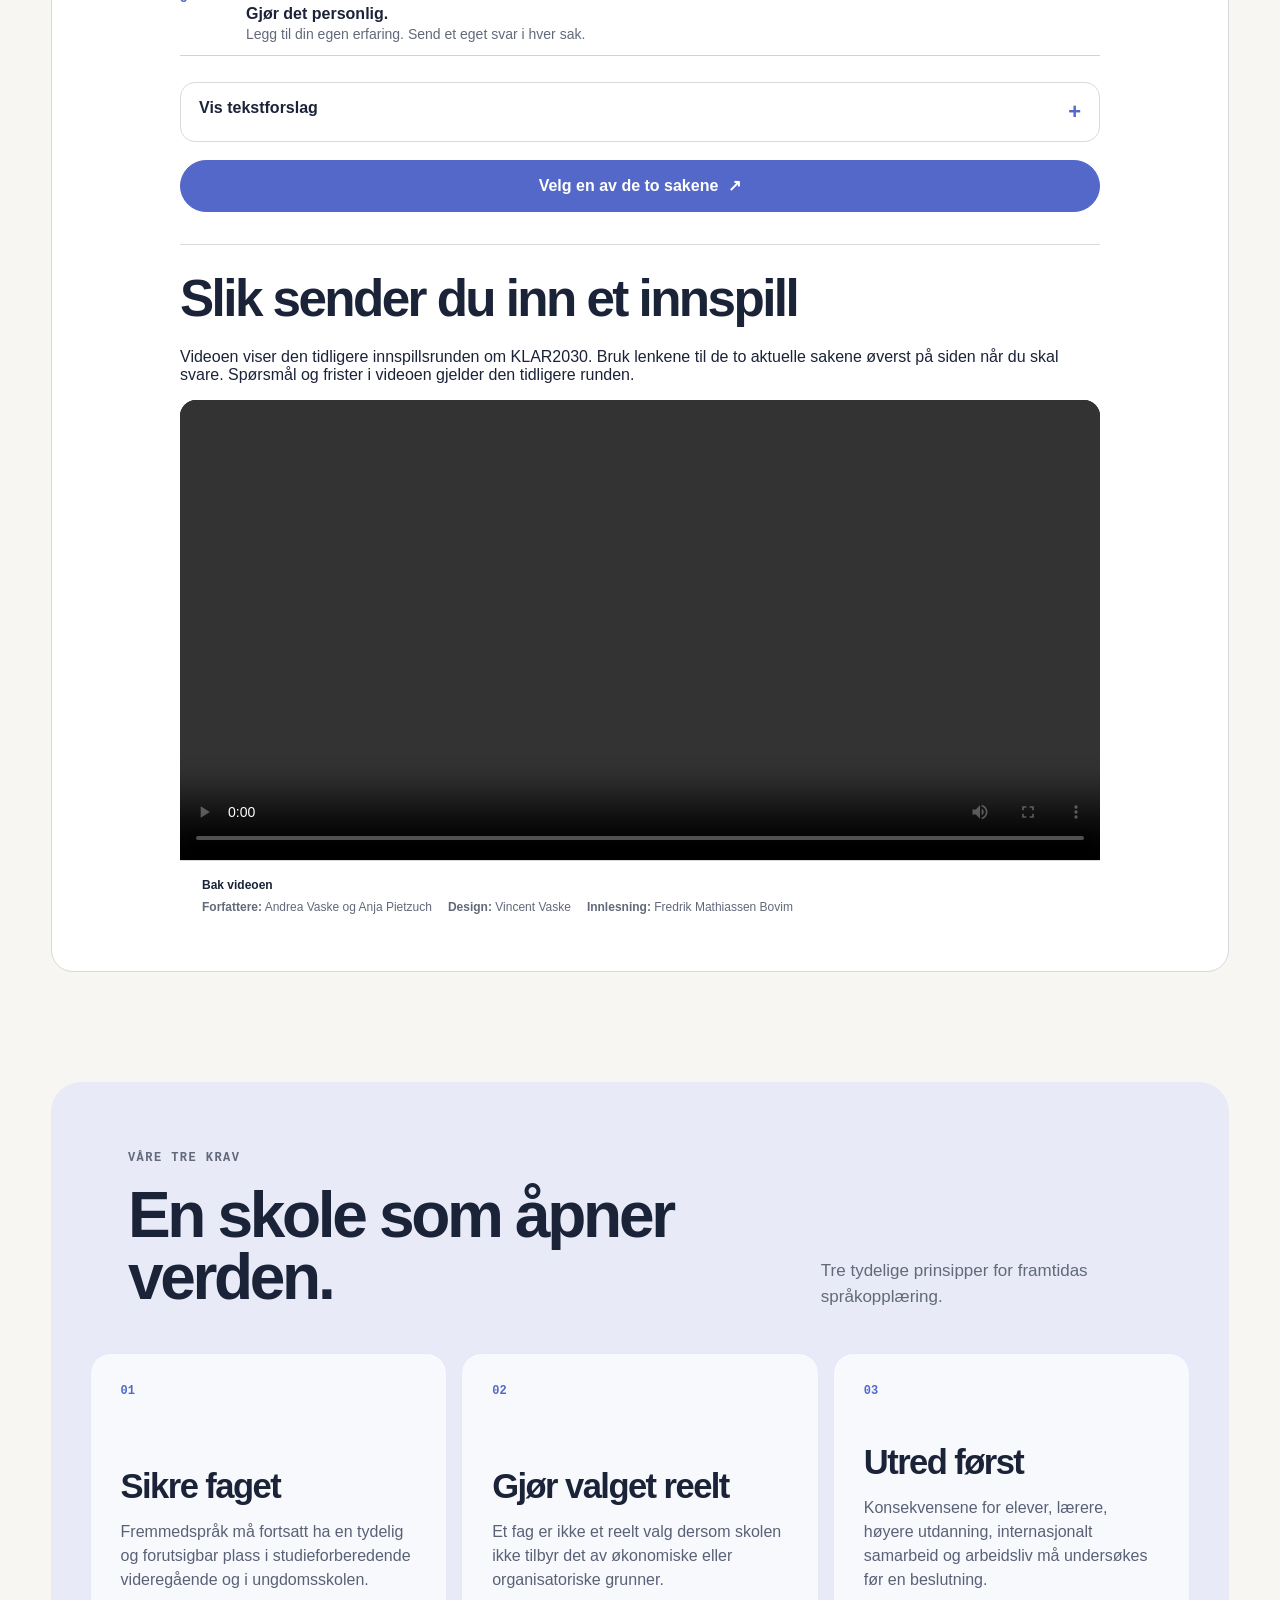
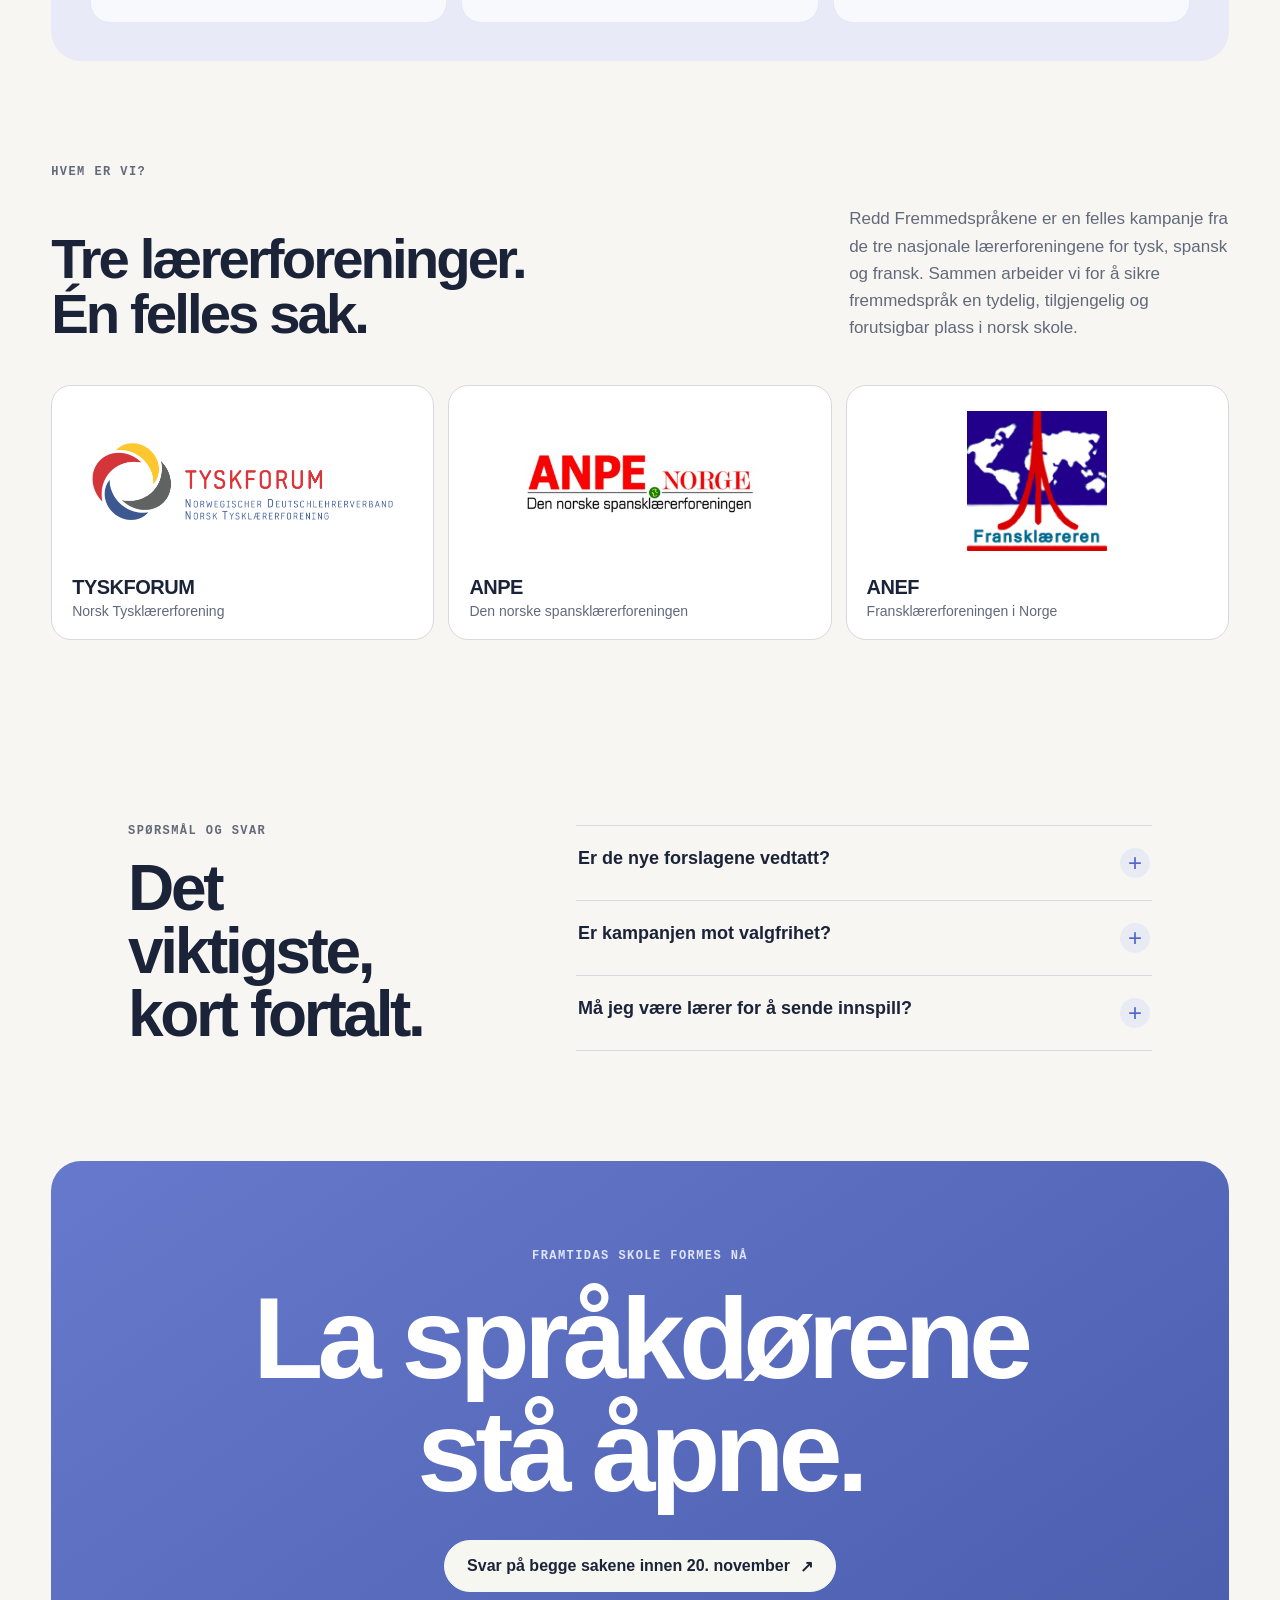
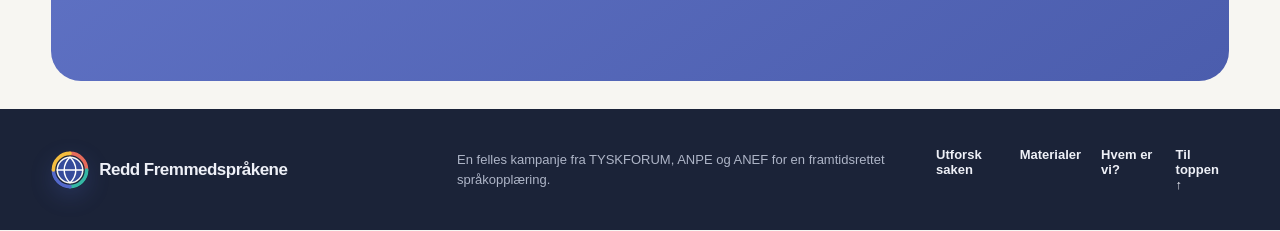
==== commit dd16072b: "Nye høringer lagt til. Tilpasset siden til å passe disse generelt." ====
--- a/index.html
+++ b/index.html
@@ -3,7 +3,7 @@
 <head>
   <meta charset="utf-8">
   <meta name="viewport" content="width=device-width, initial-scale=1">
-  <meta name="description" content="Bevar fremmedspråk som et tilgjengelig og forutsigbart fag i norsk skole. Send ditt innspill før 1. november 2026.">
+  <meta name="description" content="Bevar fremmedspråk som et tilgjengelig og forutsigbart fag i norsk skole. Send ditt innspill før 20. november 2026.">
   <title>Redd Fremmedspråkene | Flere språk. Sterkere Norge.</title>
   <link rel="icon" href="assets/favicon.svg" type="image/svg+xml">
   <link rel="stylesheet" href="styles.css">
@@ -26,30 +26,24 @@
 </header>
 
 <main id="main-content">
-  <section class="hero">
+  <section class="hero" id="top">
     <div class="hero-copy">
-      <p class="eyebrow">Innspillsfrist 1. november 2026</p>
-      <h1>Flere språk.<br><em>Sterkere Norge.</em></h1>
+      <p class="campaign-deadline">To saker · Én frist <strong>20. november 2026</strong></p>
+      <h1>Ny runde.<br><em>Din stemme<br>teller.</em></h1>
       <p class="lead">
-        Utdanningsdirektoratet foreslår endringer som vil svekke fremmedspråkene.
-        Mange elever på ungdomstrinnet og i videregående skole vil miste muligheten til å velge språkfag.
+        Du har sagt fra. Nå trenger språkene stemmen din igjen.
+        Denne gangen gjelder det ungdomsskolen og videregående.
       </p>
-      <p>
-        <strong>Vi mener språk må være en reell mulighet for alle &ndash; uansett skole og postnummer.</strong>
-      </p>
-    </div>
-    <div class="hero-carousel hero-tutorial" aria-labelledby="tutorial-title">
-      <div class="hero-tutorial-heading">
-        <h2 id="tutorial-title">Slik sender du innspill</h2>
-      </div>
-      <video controls preload="metadata" playsinline aria-label="Videoguide til innspillsrunden om KLAR2030">
-        <source src="assets/guide-innspillsrunde-klar2030.mp4" type="video/mp4">
-        Nettleseren din støtter ikke videoavspilling. <a href="assets/guide-innspillsrunde-klar2030.mp4">Last ned videoguide</a>.
-      </video>
-      <p class="hero-tutorial-credit"><strong>Bak videoen</strong><span><b>Forfattere:</b> Andrea Vaske og Anja Pietzuch</span><span><b>Design:</b> Vincent Vaske</span><span><b>Innlesning:</b> Fredrik Mathiassen Bovim</span></p>
+      <p class="campaign-prompt">Slik gir du innspill</p>
+      <a class="button campaign-tip-button" href="#panel-innspill" data-tab-target="innspill">Se hva du kan skrive <span aria-hidden="true">↓</span></a>
+      <p class="campaign-signoff">Flere språk. Sterkere Norge.</p>
+    </div>
+    <div class="consultation-cards" id="horinger" aria-label="De to aktuelle sakene">
+      <article class="consultation-card"><p class="section-label">Høring · Videregående</p><h2>Krav til fremmedspråk som fellesfag</h2><p>Udir foreslår to år med fremmedspråk for alle elever i studieforberedende utdanningsprogram. Endringen gjelder elever som ikke har hatt fremmedspråk i ungdomsskolen.</p><p><strong>Frist: 20. november 2026</strong></p><a class="button button-primary" href="https://www.udir.no/om-udir/hoyringar/#/3965" target="_blank" rel="noreferrer">Les og svar på høringen <span aria-hidden="true">↗</span></a></article>
+      <article class="consultation-card"><p class="section-label">Innspillsrunde · Ungdomstrinnet</p><h2>Omfang og innretning av fremmedspråk</h2><p>Hvordan kan fremmedspråk på 8.–10. trinn bli et godt og relevant tilbud? Udir ber om erfaringer og synspunkter som grunnlag for videre arbeid.</p><p><strong>Frist: 20. november 2026</strong></p><a class="button button-primary" href="https://www.udir.no/om-udir/hoyringar/#/3958" target="_blank" rel="noreferrer">Les og gi innspill <span aria-hidden="true">↗</span></a></article>
     </div>
     <div class="hero-actions">
-      <a class="button button-primary" href="https://hoering.udir.no/hoering/3890" target="_blank" rel="noreferrer">Send ditt innspill <span aria-hidden="true">↗</span></a>
+      <a class="button button-primary" href="#horinger">Velg sak og svar <span aria-hidden="true">↗</span></a>
       <a class="button button-secondary" href="https://www.hiof.no/fss/om/aktuelt/aktuelle-saker/fs-valgfag-2026.html#medieoppslag" target="_blank" rel="noreferrer">Se medieoppslag om saken<span aria-hidden="true">↗</span></a>
       <a class="button button-secondary" href="https://www.opprop.net/behold_fremmedsprak_i_videregaende_opplaring" target="_blank" rel="noreferrer">Signer oppropet <span aria-hidden="true">↗</span></a>
               <a class="button button-secondary" href="#panel-argumenter" data-tab-target="argumenter">Se argumenter <span aria-hidden="true">↓</span></a>
@@ -321,18 +315,33 @@
 
     <div class="tab-panels">
       <section class="tab-panel" id="panel-innspill" role="tabpanel" aria-labelledby="tab-innspill" data-panel="innspill">
-        <div class="countdown-card"><p class="section-label">Frist 1. november</p><strong id="countdown">-</strong><span>dager igjen</span></div>
+        <div class="countdown-card"><p class="section-label">Frist 20. november</p><strong id="countdown">-</strong><span>dager igjen</span></div>
         <div class="panel-copy">
-          <p class="section-label">Send ditt innspill</p><h3>Tre steg. Noen minutter. Reell påvirkning.</h3>
-          <ol class="steps"><li><b>Åpne Udirs portal.</b><span>Velg hvem du svarer som.</span></li><li><b>Bruk argumentene.</b><span>Kopier tekstforslaget som startpunkt.</span></li><li><b>Gjør det personlig.</b><span>Legg til din egen erfaring.</span></li></ol>
-          <details class="sample"><summary>Vis tekstforslag <span>+</span></summary><div class="sample-body"><p>Jeg ber Utdanningsdirektoratet sikre fremmedspråk en tydelig, tilgjengelig og forutsigbar plass i studieforberedende videregående opplæring.</p><p>Valgfrihet er bare reell når alle elever faktisk får et tilbud, uavhengig av skolens størrelse, økonomi og geografi.</p><button class="copy-button" id="copy-sample" type="button">Kopier hele tekstforslaget</button></div></details>
-          <a class="button button-primary full-button" href="https://hoering.udir.no/hoering/3890" target="_blank" rel="noreferrer">Gå til Udirs innspillsportal <span aria-hidden="true">↗</span></a>
+          <p class="section-label">Send ditt innspill</p><h3>Slik gir du innspill</h3>
+          <p>Takk til alle som bidro i den forrige innspillsrunden! Nå trenger vi også erfaringene dine i de to aktuelle sakene. Har du allerede skrevet om hvorfor språk er viktig, kan du bruke det som utgangspunkt – og knytte det til spørsmålene som stilles nå.</p>
+          <div class="response-tips" aria-label="Tips til de to sakene">
+            <article><h4>Videregående: Hva betyr to år med fremmedspråk?</h4><p>Ta stilling til forslaget om to år med fremmedspråk for elever som ikke har hatt faget i ungdomsskolen. Forklar hva du mener det kan bety for læring, progresjon og sammenhengen mellom skoleslagene. Bruk gjerne et konkret eksempel fra din erfaring.</p></article>
+            <article><h4>Ungdomstrinnet: Hva gir god språkopplæring?</h4><p>Beskriv hva som fungerer i dag, og hva som kan bli bedre. Trekk gjerne fram tid til læring, praktiske arbeidsmåter, motivasjon og elevenes tilgang til språkfag. Foreslå konkrete forbedringer og forklar hvorfor de vil hjelpe.</p></article>
+          </div>
+          <p><strong>Vårt råd:</strong> Velg de viktigste poengene dine og begrunn dem. Dette er kampanjens skrivetips; les Udirs spørsmål og send et eget svar i hver sak.</p>
+          <ol class="steps"><li><b>Åpne Udirs portal.</b><span>Velg en av de to sakene over og hvem du svarer som.</span></li><li><b>Bruk argumentene.</b><span>Bruk tekstforslaget som startpunkt og tilpass det til spørsmålene i hver sak.</span></li><li><b>Gjør det personlig.</b><span>Legg til din egen erfaring. Send et eget svar i hver sak.</span></li></ol>
+          <details class="sample"><summary>Vis tekstforslag <span>+</span></summary><div class="sample-body"><p>Jeg ber Utdanningsdirektoratet sikre fremmedspråk en tydelig, tilgjengelig og forutsigbar plass i ungdomsskolen og studieforberedende videregående opplæring.</p><p>Valgfrihet er bare reell når alle elever faktisk får et tilbud, uavhengig av skolens størrelse, økonomi og geografi.</p><button class="copy-button" id="copy-sample" type="button">Kopier hele tekstforslaget</button></div></details>
+          <a class="button button-primary full-button" href="#horinger">Velg en av de to sakene <span aria-hidden="true">↗</span></a>
+          <section class="submission-guide" aria-labelledby="submission-guide-title">
+            <h3 id="submission-guide-title">Slik sender du inn et innspill</h3>
+            <p id="submission-guide-note">Videoen viser den tidligere innspillsrunden om KLAR2030. Bruk lenkene til de to aktuelle sakene øverst på siden når du skal svare. Spørsmål og frister i videoen gjelder den tidligere runden.</p>
+            <video controls preload="metadata" playsinline aria-label="Videoguide til innsending av innspill" aria-describedby="submission-guide-note">
+              <source src="assets/guide-innspillsrunde-klar2030.mp4" type="video/mp4">
+              Nettleseren din støtter ikke videoavspilling. <a href="assets/guide-innspillsrunde-klar2030.mp4">Last ned videoguide</a>.
+            </video>
+            <p class="hero-tutorial-credit"><strong>Bak videoen</strong><span><b>Forfattere:</b> Andrea Vaske og Anja Pietzuch</span><span><b>Design:</b> Vincent Vaske</span><span><b>Innlesning:</b> Fredrik Mathiassen Bovim</span></p>
+          </section>
         </div>
       </section>
 
       <section class="tab-panel" id="panel-bakgrunn" role="tabpanel" aria-labelledby="tab-bakgrunn" data-panel="bakgrunn" hidden>
-        <div class="panel-intro"><p class="section-label">Bakgrunn &amp; informasjon</p><h3>Hva er det som foreslås?</h3><p>Udir utreder en ny struktur for videregående skole. I skissen kan fremmedspråk flyttes fra fellesfag til <strong>valgfritt retningsinnhold</strong>.</p><div class="notice"><b>Dette er en innspillsrunde - ikke et endelig vedtak.</b><span>Innspillene skal brukes i arbeidet fram mot en formell høring høsten 2027.</span></div></div>
-        <div class="info-column"><p>Forslaget er foreløpig. Udir understreker at det ennå ikke er bestemt hvilke fag som skal inngå, eller hvordan timene skal fordeles. Nettopp derfor er det viktig å si fra nå.</p><p>Blir språk et valgfag, kan små elevgrupper bli dyre å opprette. Da kan tilbudet i praksis avhenge av skolens størrelse, økonomi og geografi.</p><details class="source-drawer"><summary>Åpne kilder og videre lesning <span>+</span></summary><div class="source-list"><a href="https://hoering.udir.no/hoering/3890" target="_blank" rel="noreferrer"><b>Udirs forslag og innspillsportal</b><i>↗</i></a><a href="https://www.udir.no/utdanningslopet/videregaende-opplaring/framtidas-videregaende/" target="_blank" rel="noreferrer"><b>Udir: Framtidas videregående opplæring</b><i>↗</i></a><a href="https://klar2030.nifu.no/" target="_blank" rel="noreferrer"><b>NIFU: KLAR2030</b><i>↗</i></a></div></details></div>
+        <div class="panel-intro"><p class="section-label">Bakgrunn &amp; informasjon</p><h3>To saker. Én sammenhengende språkopplæring.</h3><p>Høringen om videregående gjelder kravene til fremmedspråk som fellesfag for elever uten fremmedspråk fra ungdomsskolen. Udir foreslår at endringene trer i kraft 1. august 2027.</p><div class="notice"><b>Høring og innspillsrunde er to ulike prosesser.</b><span>Begge har svarfrist 20. november 2026.</span></div></div>
+        <div class="info-column"><p>På ungdomstrinnet innhenter Udir kunnskap og synspunkter om omfanget og innretningen av fremmedspråk. Dette er ikke en formell høring om et ferdig regelverksforslag.</p><p>Udir oppfordrer skoler og lærere til å svare på begge sakene, slik at språkopplæringen i ungdomsskolen og videregående kan ses i sammenheng.</p><a class="button button-secondary" href="#horinger">Les de to sakene hos Udir ↑</a><p>Den tidligere innspillsrunden om framtidas videregående (KLAR2030) hadde frist 1. november 2026 og er avsluttet.</p></div>
       </section>
 
       <section class="tab-panel" id="panel-argumenter" role="tabpanel" aria-labelledby="tab-argumenter" data-panel="argumenter" hidden>
@@ -359,7 +368,7 @@
           </details>
 
           <details class="argument-drawer">
-            <summary><span>Hva står på spill i KLAR2030?</span><small>6 argumenter</small></summary>
+            <summary><span>Tidligere sak: KLAR2030 (avsluttet innspillsrunde)</span><small>6 argumenter</small></summary>
             <div class="argument-body">
               <ol class="argument-list">
                 <li><h4>Likhetstanke</h4><p>Alle elever bør ha mulighet til å lære et fremmedspråk. Ulikhet oppstår når faget kun tilbys på skoler i Oslo, Trondheim og Bergen, fordi små skoler i distriktene ikke lenger har råd til å tilby faget når gruppene blir for små. Da kan heller ikke de som ønsker å lære språk gjøre det. Det er ikke et reelt valg.</p></li>
@@ -477,19 +486,19 @@
 
   <section class="faq">
     <div><p class="section-label">Spørsmål og svar</p><h2>Det viktigste, kort fortalt.</h2></div>
-    <div class="faq-list"><details><summary>Er det bestemt at fremmedspråk blir valgfritt?<span>+</span></summary><p>Nei. Udir har lagt fram skisser og ber om innspill. Fagene og timefordelingen er ikke endelig bestemt.</p></details><details><summary>Er kampanjen mot valgfrihet?<span>+</span></summary><p>Nei. Vi ønsker reell valgfrihet. Dersom skoler ikke oppretter språkfag, finnes ikke valget i praksis.</p></details><details><summary>Må jeg være lærer for å sende innspill?<span>+</span></summary><p>Nei. Elever, foreldre, studenter, lærere, forskere, organisasjoner og virksomheter kan alle bidra.</p></details></div>
-  </section>
-
-  <section class="final-cta"><p class="section-label">Framtidas skole formes nå</p><h2>La språkdørene<br>stå åpne.</h2><a class="button final-button" href="https://hoering.udir.no/hoering/3890" target="_blank" rel="noreferrer">Send innspill før 1. november <span aria-hidden="true">↗</span></a></section>
+    <div class="faq-list"><details><summary>Er de nye forslagene vedtatt?<span>+</span></summary><p>Nei. Høringen om videregående gjelder foreslåtte endringer. Innspillsrunden om ungdomstrinnet skal gi kunnskap og synspunkter til videre arbeid.</p></details><details><summary>Er kampanjen mot valgfrihet?<span>+</span></summary><p>Nei. Vi ønsker reell valgfrihet. Dersom skoler ikke oppretter språkfag, finnes ikke valget i praksis.</p></details><details><summary>Må jeg være lærer for å sende innspill?<span>+</span></summary><p>Nei. Elever, foreldre, studenter, lærere, forskere, organisasjoner og virksomheter kan alle bidra.</p></details></div>
+  </section>
+
+  <section class="final-cta"><p class="section-label">Framtidas skole formes nå</p><h2>La språkdørene<br>stå åpne.</h2><a class="button final-button" href="#horinger">Svar på begge sakene innen 20. november <span aria-hidden="true">↗</span></a></section>
 </main>
 
 <footer><a class="brand" href="#top"><span class="brand-mark" aria-hidden="true"><img src="assets/favicon.svg" alt=""></span><span>Redd Fremmedspråkene</span></a><p>En felles kampanje fra TYSKFORUM, ANPE og ANEF for en framtidsrettet språkopplæring.</p><div><a href="#utforsk">Utforsk saken</a><a href="materialer.html">Materialer</a><a href="#om-oss">Hvem er vi?</a><a href="#top">Til toppen ↑</a></div></footer>
 
-<template id="sample-text">Jeg ber Utdanningsdirektoratet sikre fremmedspråk en tydelig, tilgjengelig og forutsigbar plass i studieforberedende videregående opplæring.
-
-Valgfrihet er bare reell når alle elever faktisk får et tilbud, uavhengig av skolens størrelse, økonomi og geografi. En endring fra fellesfag til valgfritt retningsinnhold kan svekke tilbudet, særlig ved små skoler.
-
-Før en endelig modell vedtas, må konsekvensene for elever, lærere, høyere utdanning, internasjonalt samarbeid og arbeidsliv utredes grundig.
+<template id="sample-text">Jeg ber Utdanningsdirektoratet sikre fremmedspråk en tydelig, tilgjengelig og forutsigbar plass i ungdomsskolen og studieforberedende videregående opplæring.
+
+Valgfrihet er bare reell når alle elever faktisk får et tilbud, uavhengig av skolens størrelse, økonomi og geografi. Språkopplæringen på ungdomstrinnet og i videregående må ses i sammenheng, med god progresjon og et tilgjengelig tilbud.
+
+Før endringer vedtas, må konsekvensene for elever, lærere, høyere utdanning, internasjonalt samarbeid og arbeidsliv utredes grundig.
 
 Min erfaring er: [legg til 2-3 setninger om hvorfor språk betyr noe for deg].</template>
 </body>
--- a/styles.css
+++ b/styles.css
@@ -1893,3 +1893,71 @@
     padding:19px
   }
 }
+
+/* Current consultations share the hero's existing responsive grid. */
+.consultation-cards { grid-area:carousel; display:grid; gap:18px; min-width:0; scroll-margin-top:110px; }
+.consultation-card { padding:26px; background:var(--surface); border:1px solid var(--line); border-radius:var(--radius); }
+.consultation-card h2 { font-size:clamp(1.3rem,2.2vw,1.8rem); line-height:1.2; margin:10px 0; }
+.consultation-card p { line-height:1.6; }
+.consultation-card .button { white-space:normal; }
+.submission-guide { margin-top:32px; padding-top:28px; border-top:1px solid var(--line); }
+.submission-guide video { display:block; width:100%; height:auto; background:#101525; border-radius:16px 16px 0 0; }
+.submission-guide .hero-tutorial-credit { border-radius:0 0 16px 16px; }
+.response-tips { display:grid; gap:16px; margin:24px 0; }
+.response-tips article { padding:20px; border-left:4px solid var(--blue); background:var(--paper); border-radius:0 12px 12px 0; }
+.response-tips h4 { margin:0 0 10px; font-size:19px; line-height:1.35; }
+.response-tips p { margin:0; }
+
+/* Give the current call to action a clear visual lead. */
+.hero .hero-copy { padding:38px clamp(24px,3vw,44px); justify-content:center; align-items:flex-start; background:var(--ink); color:#fff; border-radius:var(--radius); }
+.hero .hero-copy h1 { font-size:clamp(48px,5.6vw,82px); line-height:1; letter-spacing:-.055em; }
+.hero .hero-copy h1 em { color:#f2ab99; }
+.campaign-deadline { display:flex; flex-wrap:wrap; gap:6px 14px; margin:0 0 28px; padding:10px 14px; border:1px solid #69718a; border-radius:12px; font-size:14px; line-height:1.5; }
+.campaign-deadline strong { color:#f2ab99; }
+.hero .hero-copy .lead { margin-top:24px; color:#e5e8f0; font-size:clamp(18px,1.5vw,21px); }
+.campaign-prompt { margin:24px 0 14px; font-size:20px; font-weight:750; }
+.campaign-tip-button { background:#f2ab99; border-color:#f2ab99; color:var(--ink); padding:12px 22px; }
+.campaign-tip-button:hover { background:#ffc5b6; }
+.campaign-signoff { margin:24px 0 0; color:#c0c7db; font-size:14px; }
+.hero .hero-actions { padding:0 0 10px; margin-top:20px; }
+@media(max-width:820px) {
+  .hero .hero-copy { padding:30px 24px; }
+  .hero .hero-actions { margin-top:0; }
+}
+/* Keep the deadline compact above the submission guide on all screen sizes. */
+#panel-innspill {
+  grid-template-columns:minmax(0,1fr);
+  gap:30px;
+}
+#panel-innspill .countdown-card {
+  min-height:0;
+  padding:18px 24px;
+  flex-direction:row;
+  flex-wrap:wrap;
+  gap:10px 16px;
+  justify-content:flex-start;
+  text-align:left;
+}
+#panel-innspill .countdown-card .section-label {
+  margin:0 auto 0 0;
+  line-height:1.5;
+  color:var(--ink);
+}
+#panel-innspill .countdown-card strong {
+  font-size:44px;
+  line-height:1;
+  letter-spacing:-.04em;
+}
+#panel-innspill .countdown-card>span {
+  margin:0;
+  font-size:14px;
+}
+#panel-innspill .panel-copy {
+  width:100%;
+  max-width:920px;
+  justify-self:center;
+  min-width:0;
+}
+@media(max-width:480px) {
+  #panel-innspill .countdown-card .section-label { flex-basis:100%; }
+}
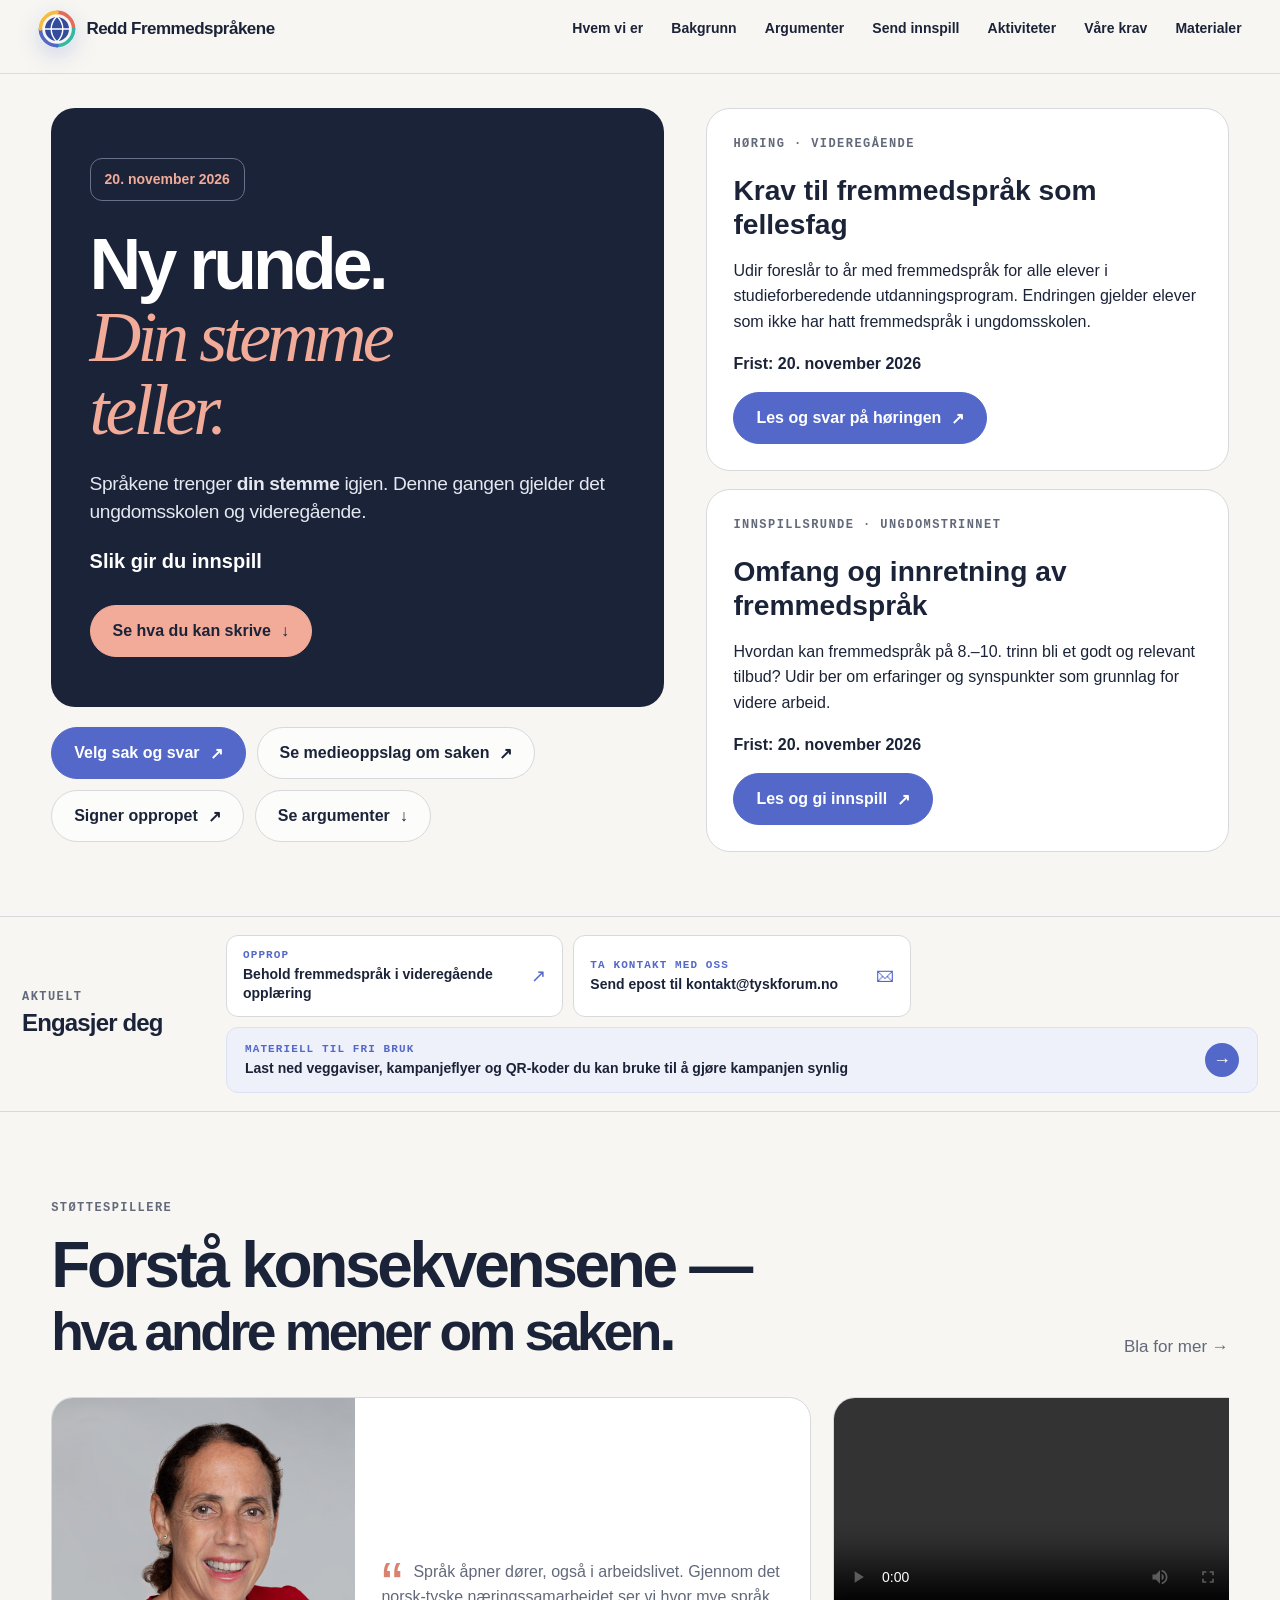
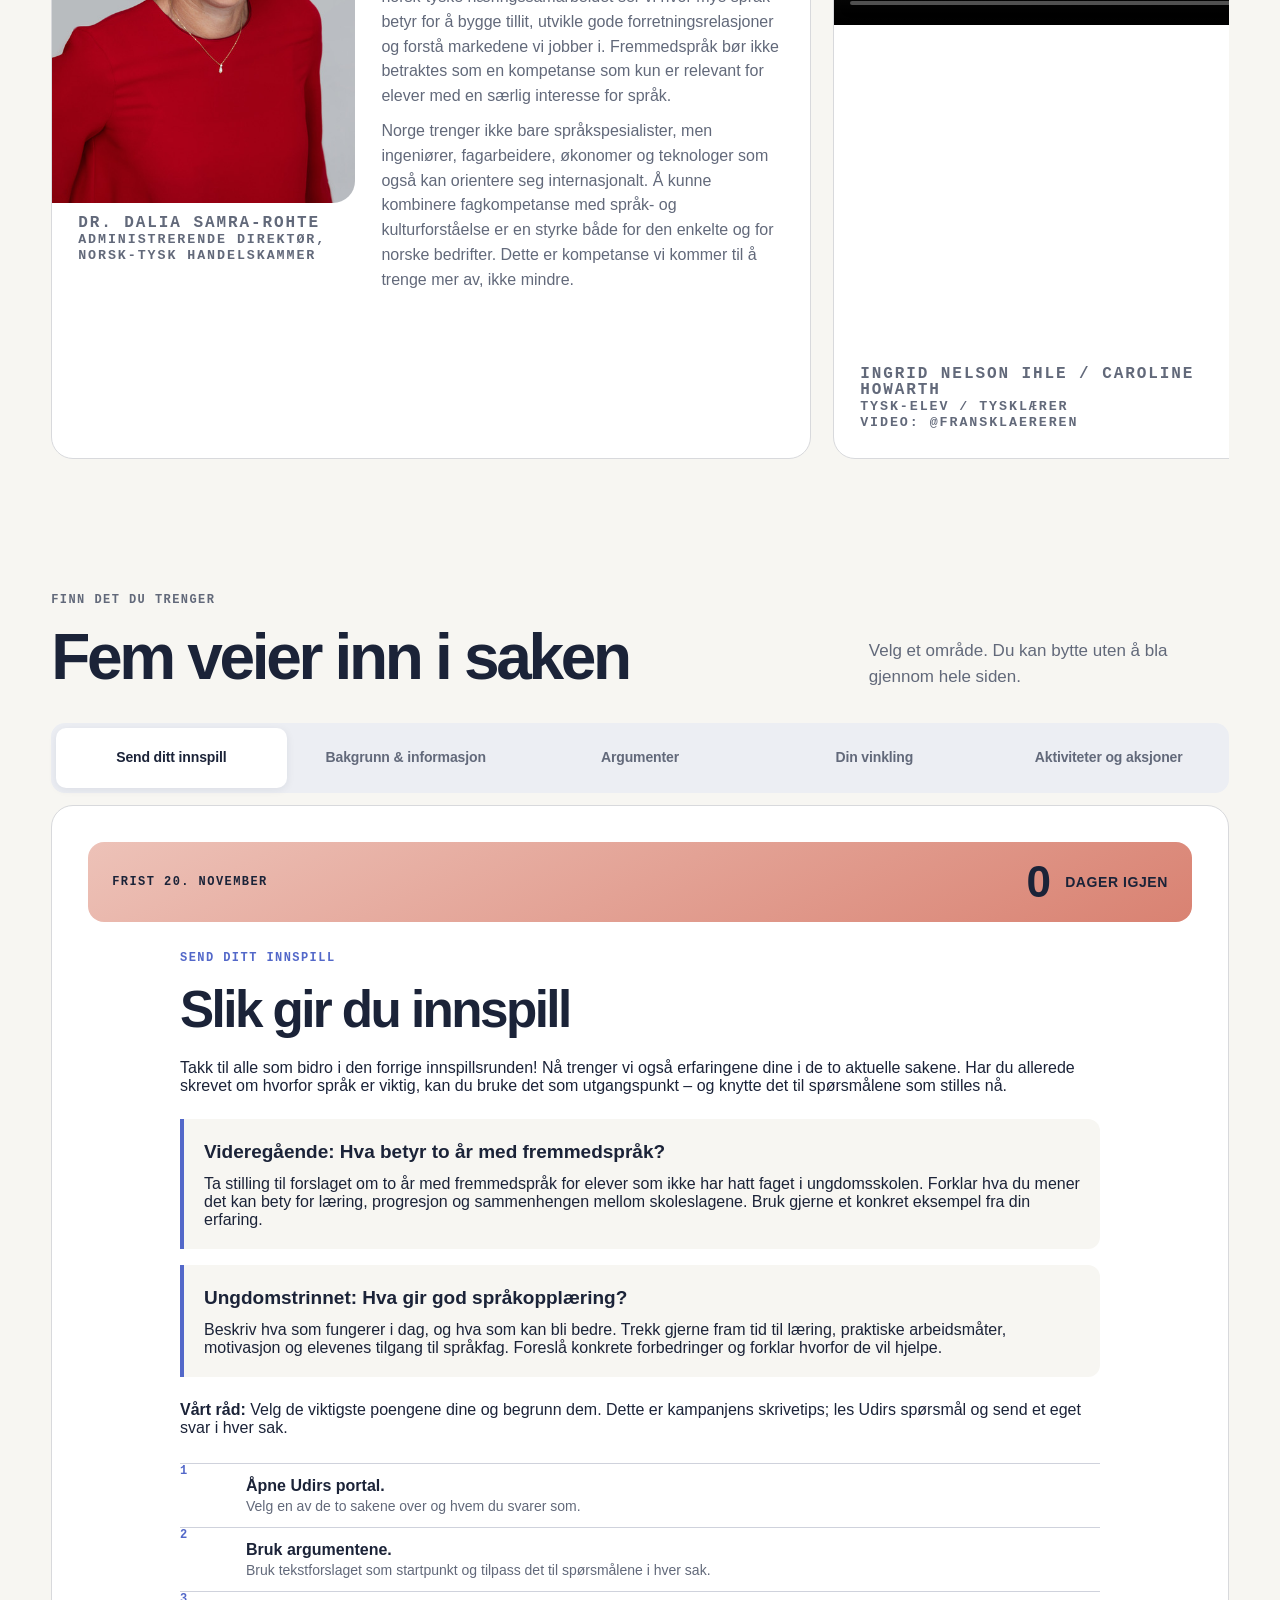
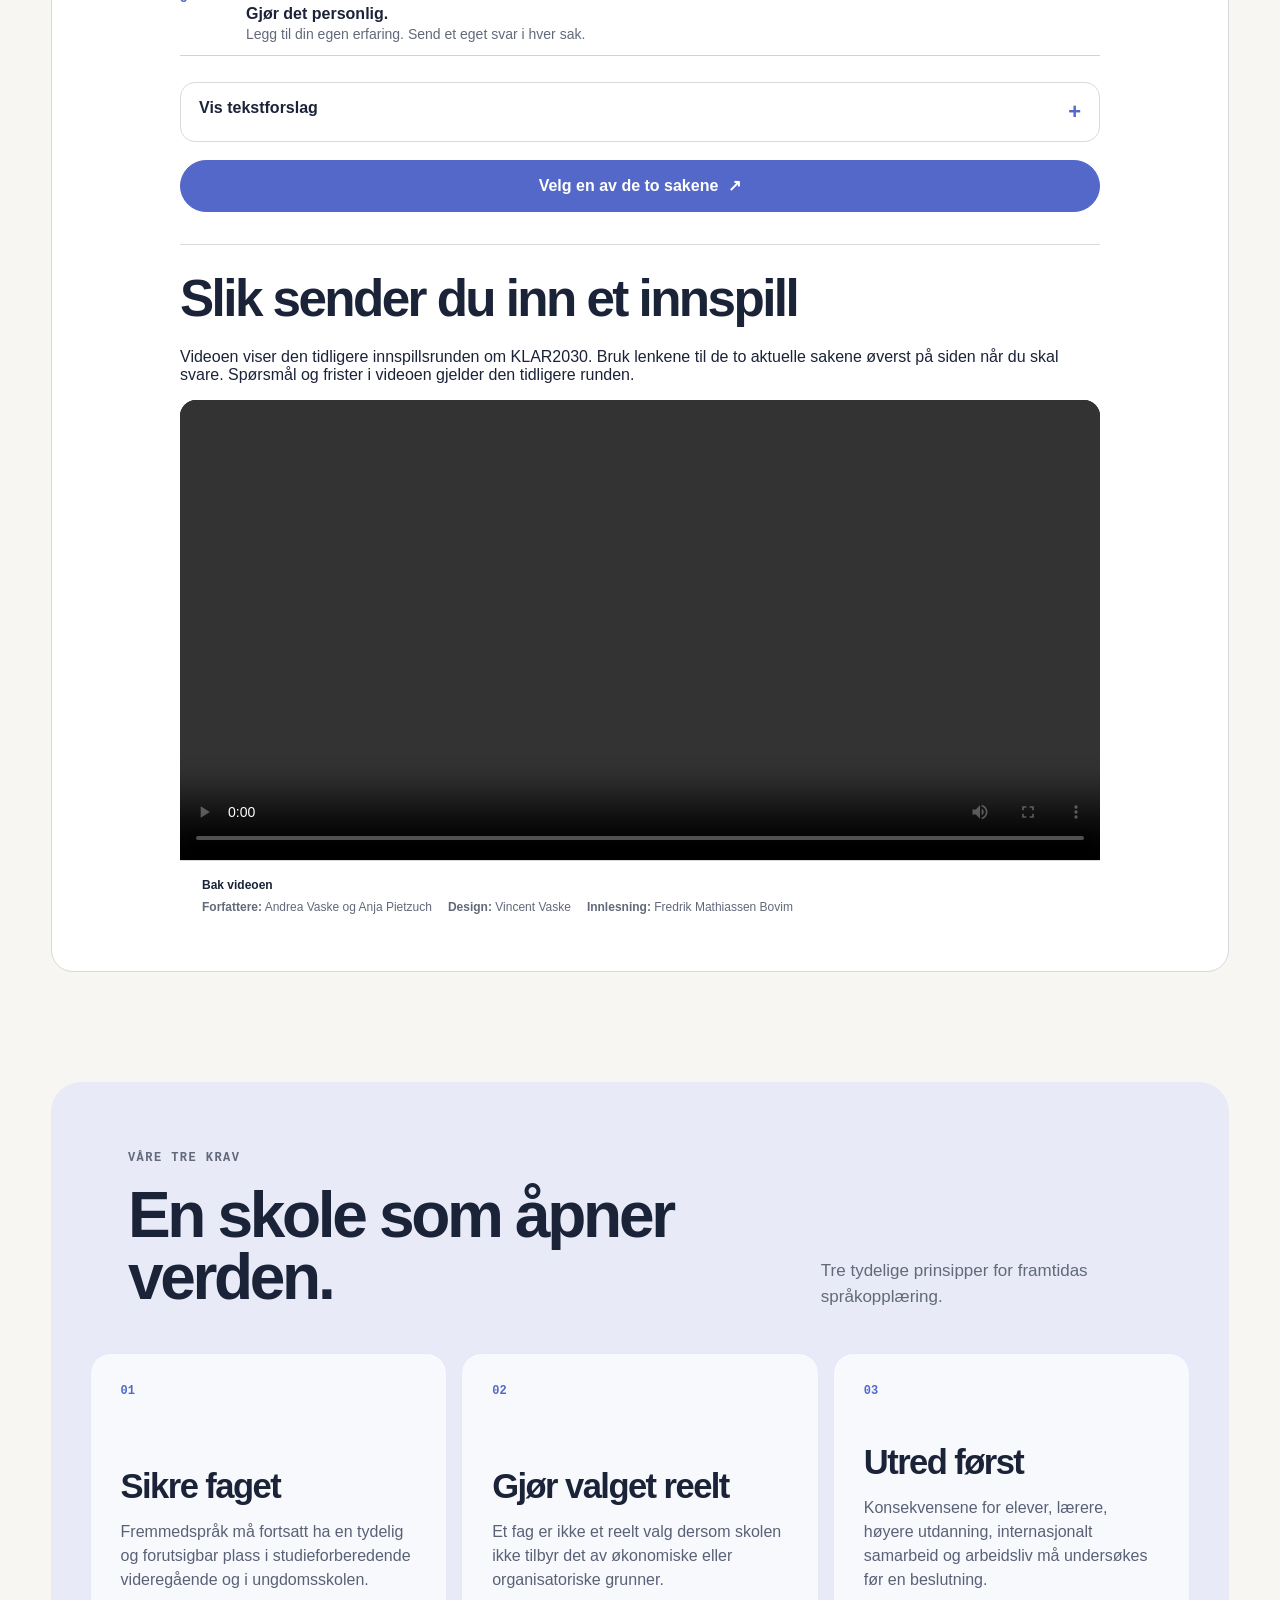
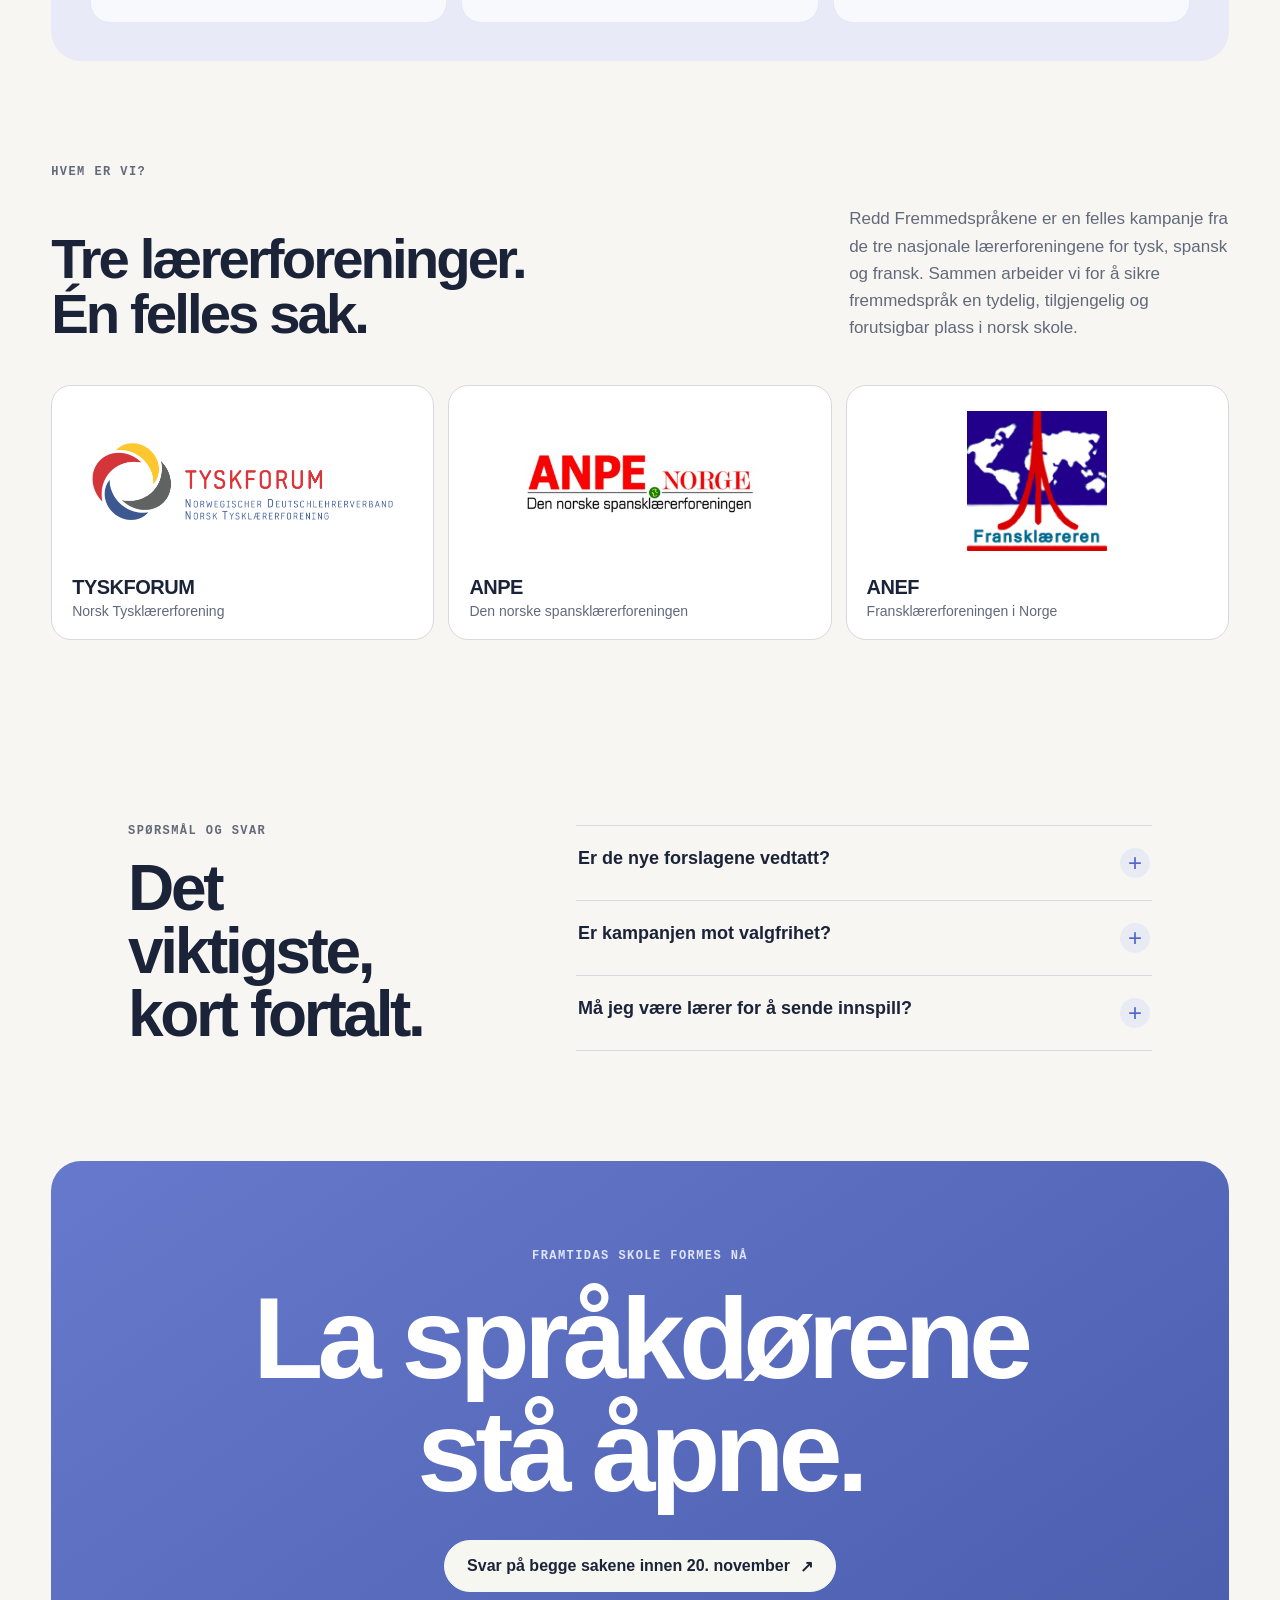
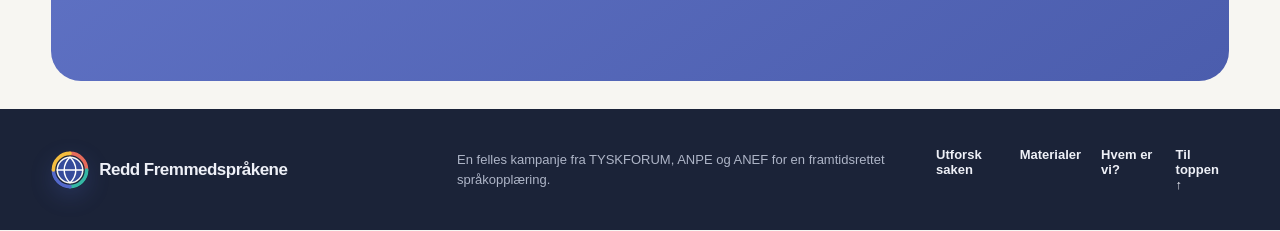
==== commit 9a7d07ce: "Oppdater kampanjetekst for å fremheve viktigheten av stemmer fra ungdomsskolen og videregående." ====
--- a/index.html
+++ b/index.html
@@ -28,15 +28,15 @@
 <main id="main-content">
   <section class="hero" id="top">
     <div class="hero-copy">
-      <p class="campaign-deadline">To saker · Én frist <strong>20. november 2026</strong></p>
+      <p class="campaign-deadline"><strong>20. november 2026 </strong></p>
       <h1>Ny runde.<br><em>Din stemme<br>teller.</em></h1>
       <p class="lead">
-        Du har sagt fra. Nå trenger språkene stemmen din igjen.
+        Språkene trenger <strong>din stemme</strong> igjen.
         Denne gangen gjelder det ungdomsskolen og videregående.
       </p>
       <p class="campaign-prompt">Slik gir du innspill</p>
+      </br>
       <a class="button campaign-tip-button" href="#panel-innspill" data-tab-target="innspill">Se hva du kan skrive <span aria-hidden="true">↓</span></a>
-      <p class="campaign-signoff">Flere språk. Sterkere Norge.</p>
     </div>
     <div class="consultation-cards" id="horinger" aria-label="De to aktuelle sakene">
       <article class="consultation-card"><p class="section-label">Høring · Videregående</p><h2>Krav til fremmedspråk som fellesfag</h2><p>Udir foreslår to år med fremmedspråk for alle elever i studieforberedende utdanningsprogram. Endringen gjelder elever som ikke har hatt fremmedspråk i ungdomsskolen.</p><p><strong>Frist: 20. november 2026</strong></p><a class="button button-primary" href="https://www.udir.no/om-udir/hoyringar/#/3965" target="_blank" rel="noreferrer">Les og svar på høringen <span aria-hidden="true">↗</span></a></article>
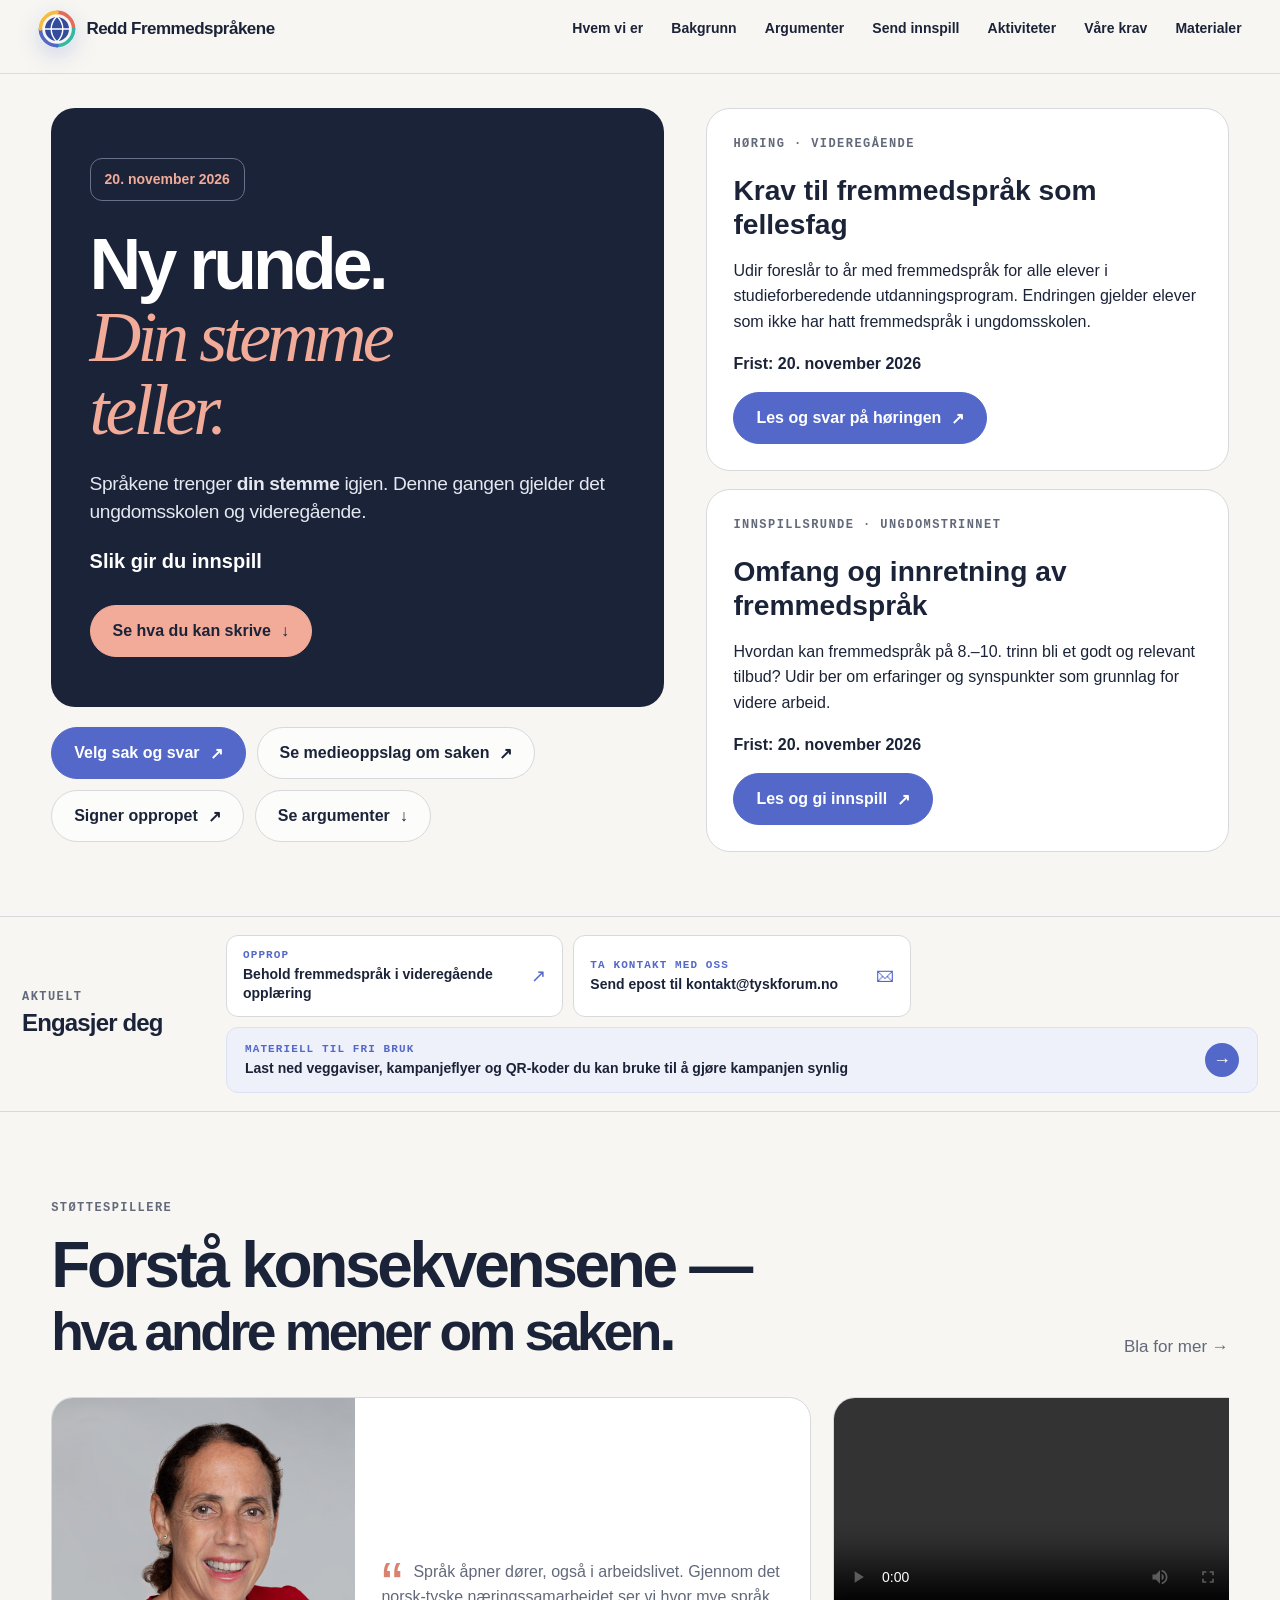
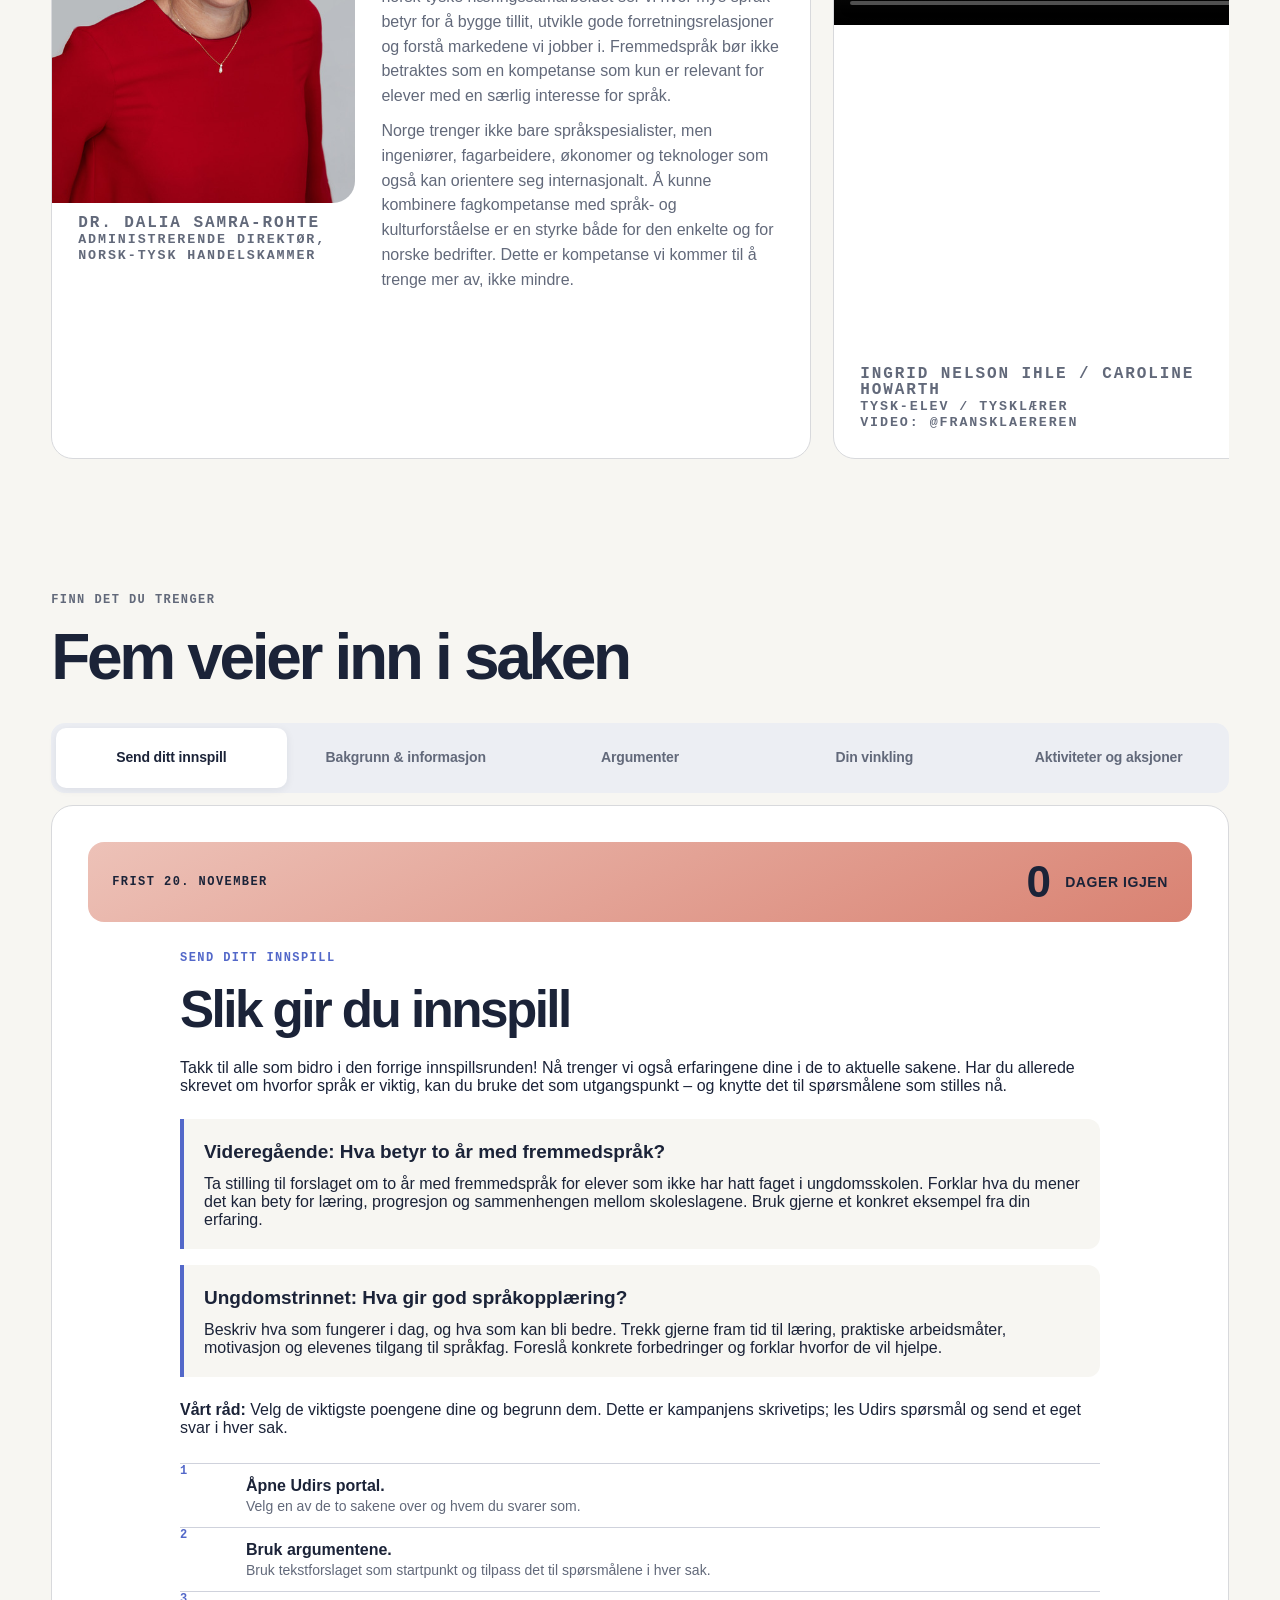
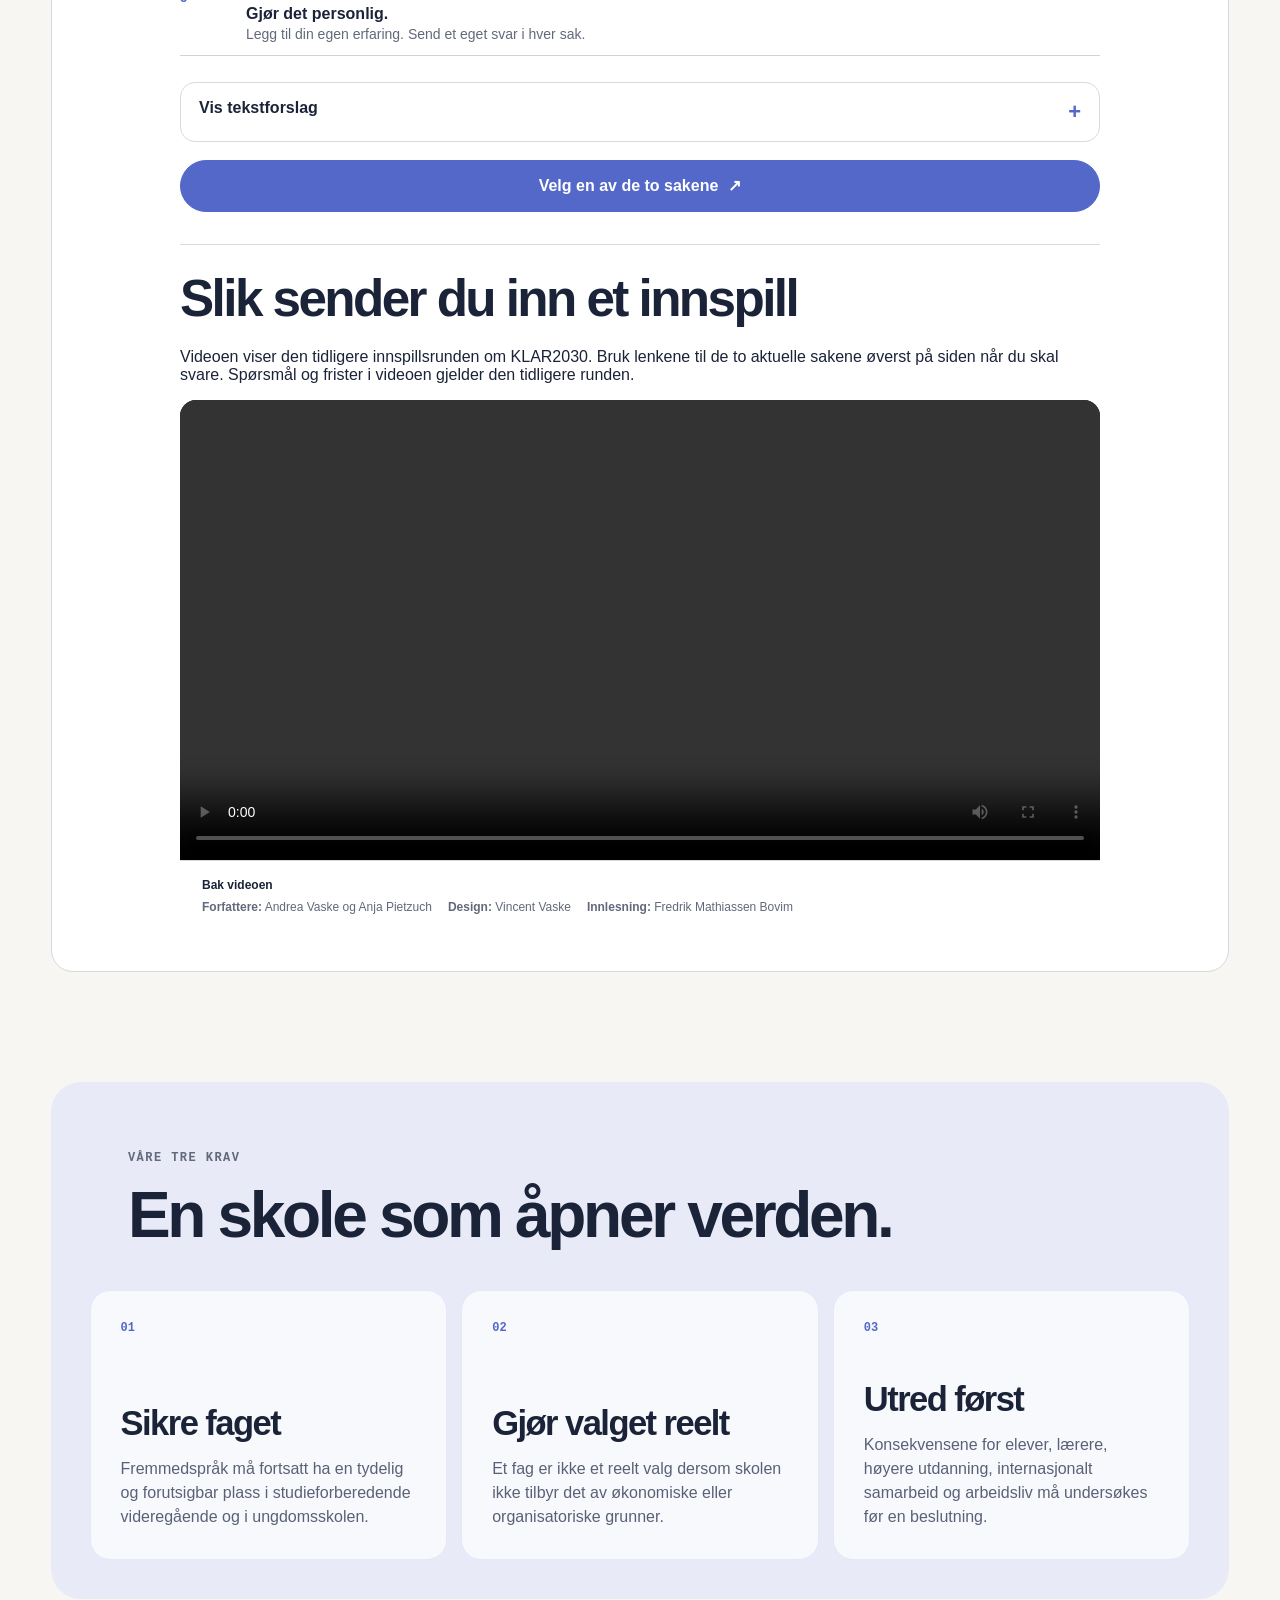
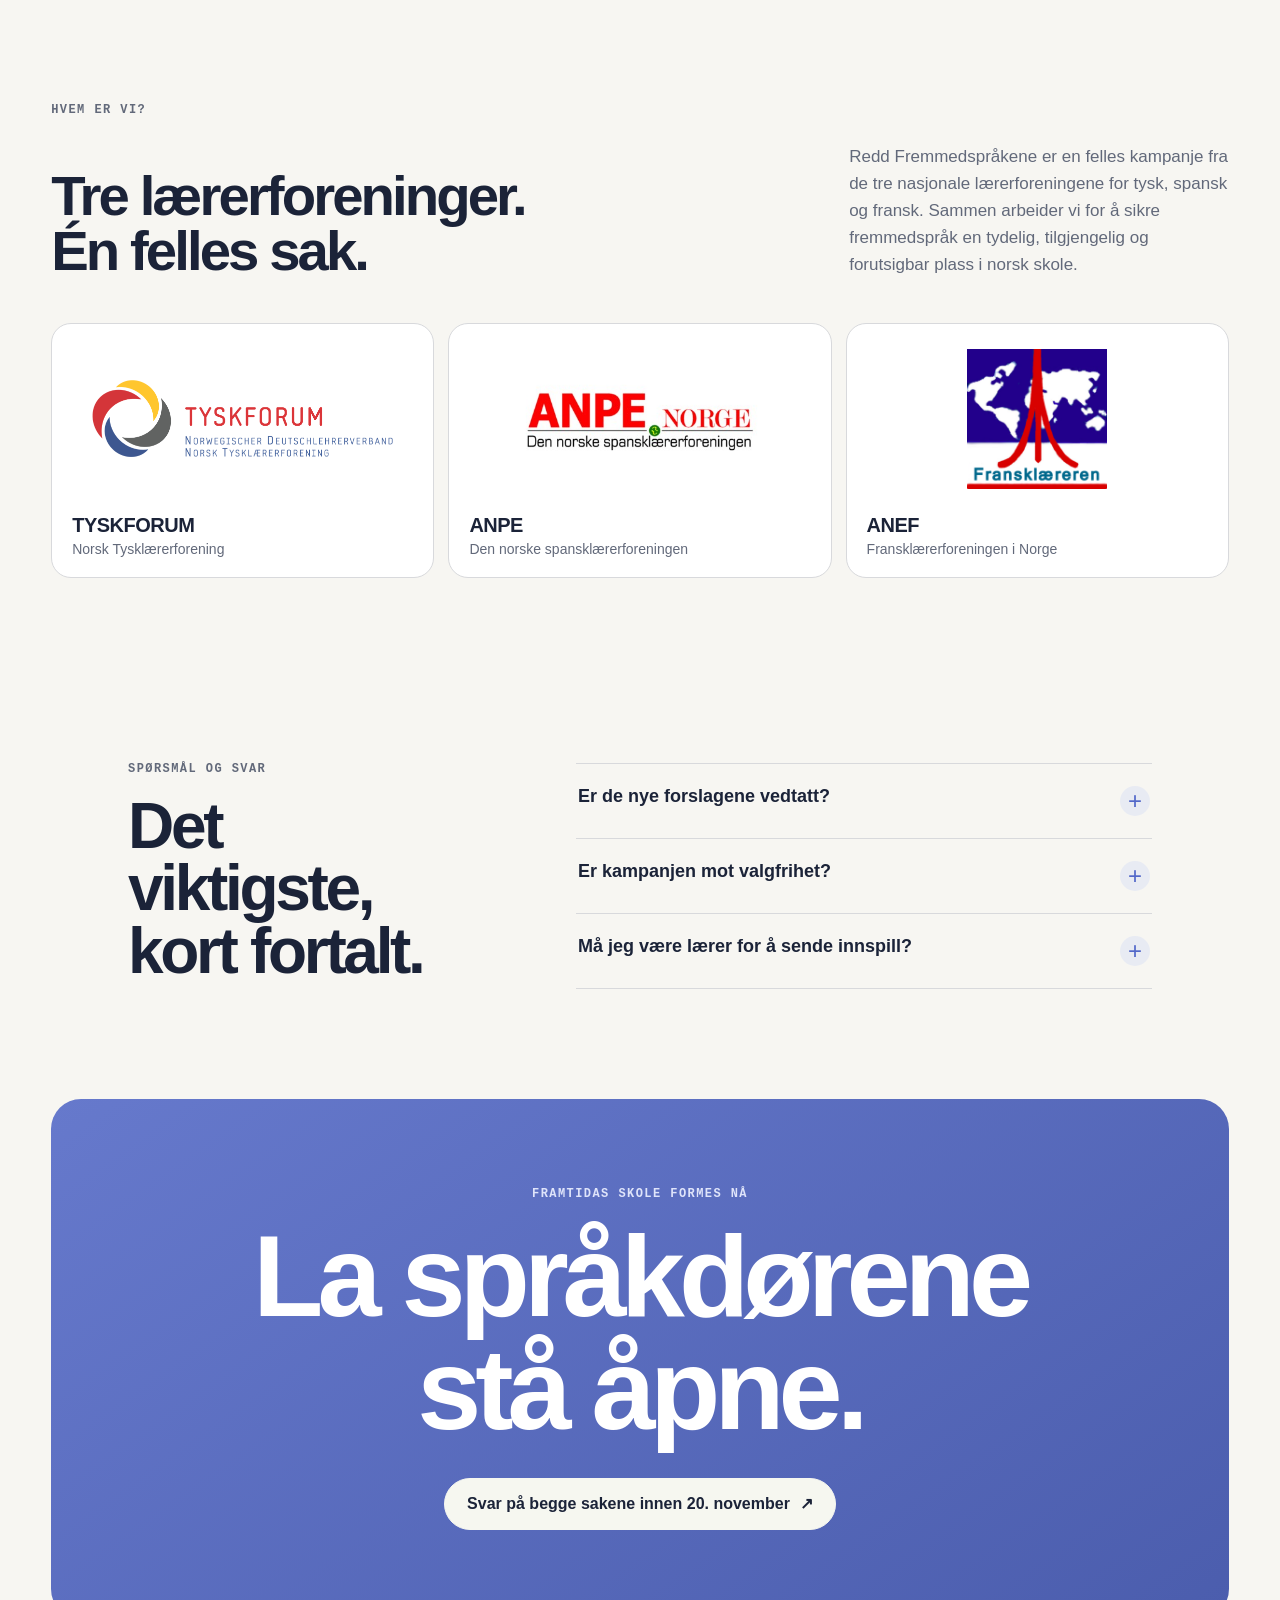
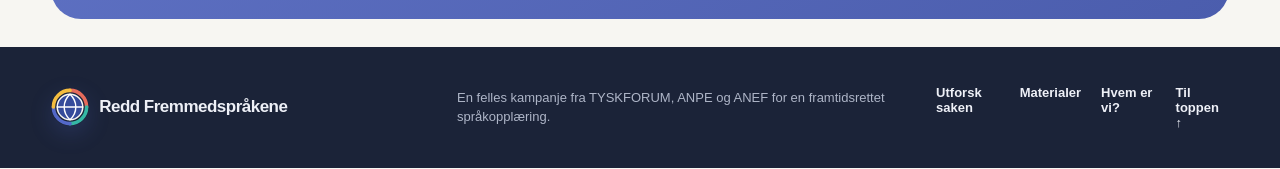
==== commit 1eb0751e: "Fjernet unødvendig tekst fra seksjonen "Fem veier inn i saken" og oppdaterte overskriften for "Våre " ====
--- a/index.html
+++ b/index.html
@@ -302,7 +302,6 @@
   <section class="explorer" id="utforsk" aria-labelledby="explorer-title">
     <div class="explorer-heading">
       <div><p class="section-label">Finn det du trenger</p><h2 id="explorer-title">Fem veier inn i saken</h2></div>
-      <p>Velg et område. Du kan bytte uten å bla gjennom hele siden.</p>
     </div>
 
     <div class="tab-list" role="tablist" aria-label="Kampanjeinnhold">
@@ -453,7 +452,7 @@
   </section>
 
   <section class="demands" id="krav">
-    <div class="section-heading"><div><p class="section-label">Våre tre krav</p><h2>En skole som åpner verden.</h2></div><p>Tre tydelige prinsipper for framtidas språkopplæring.</p></div>
+    <div class="section-heading"><div><p class="section-label">Våre tre krav</p><h2>En skole som åpner verden.</h2></div></div>
     <div class="demand-grid"><article><span>01</span><h3>Sikre faget</h3><p>Fremmedspråk må fortsatt ha en tydelig og forutsigbar plass i studieforberedende videregående og i ungdomsskolen.</p></article><article><span>02</span><h3>Gjør valget reelt</h3><p>Et fag er ikke et reelt valg dersom skolen ikke tilbyr det av økonomiske eller organisatoriske grunner.</p></article><article><span>03</span><h3>Utred først</h3><p>Konsekvensene for elever, lærere, høyere utdanning, internasjonalt samarbeid og arbeidsliv må undersøkes før en beslutning.</p></article></div>
   </section>
 
